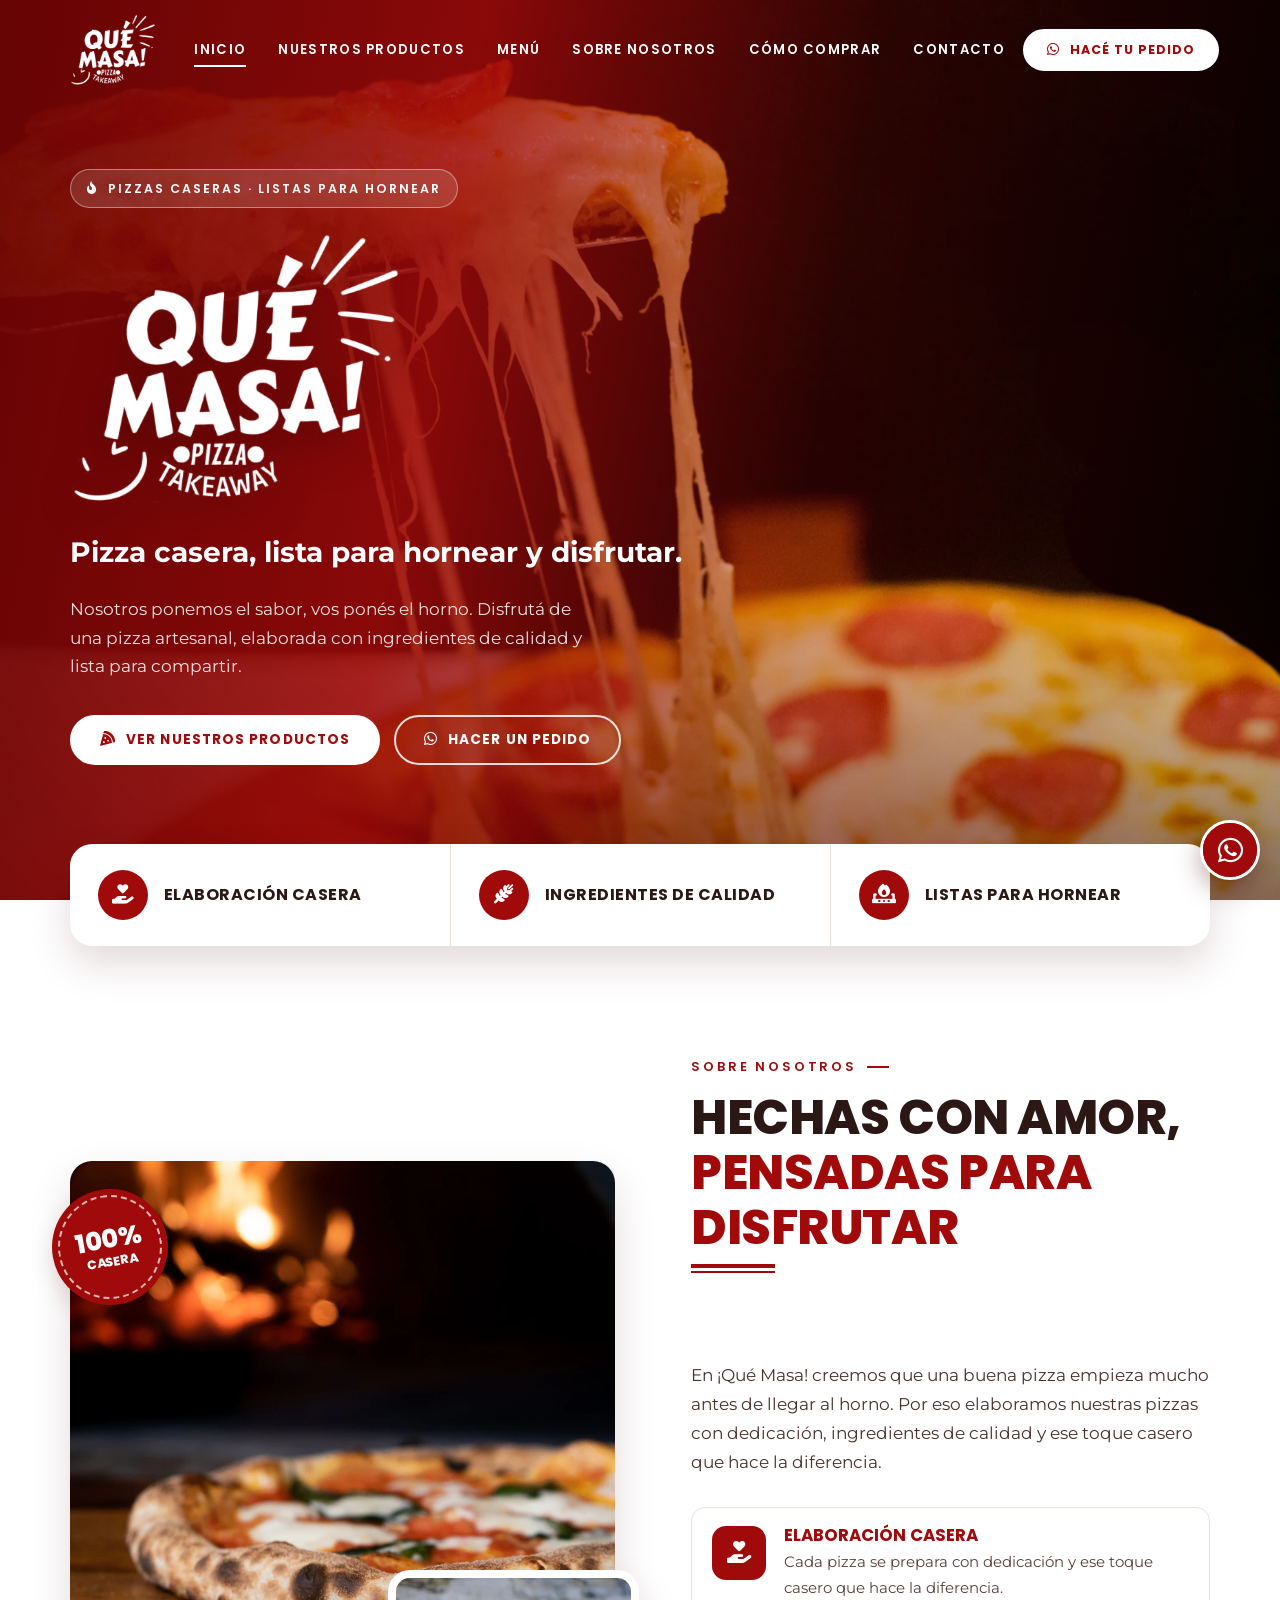
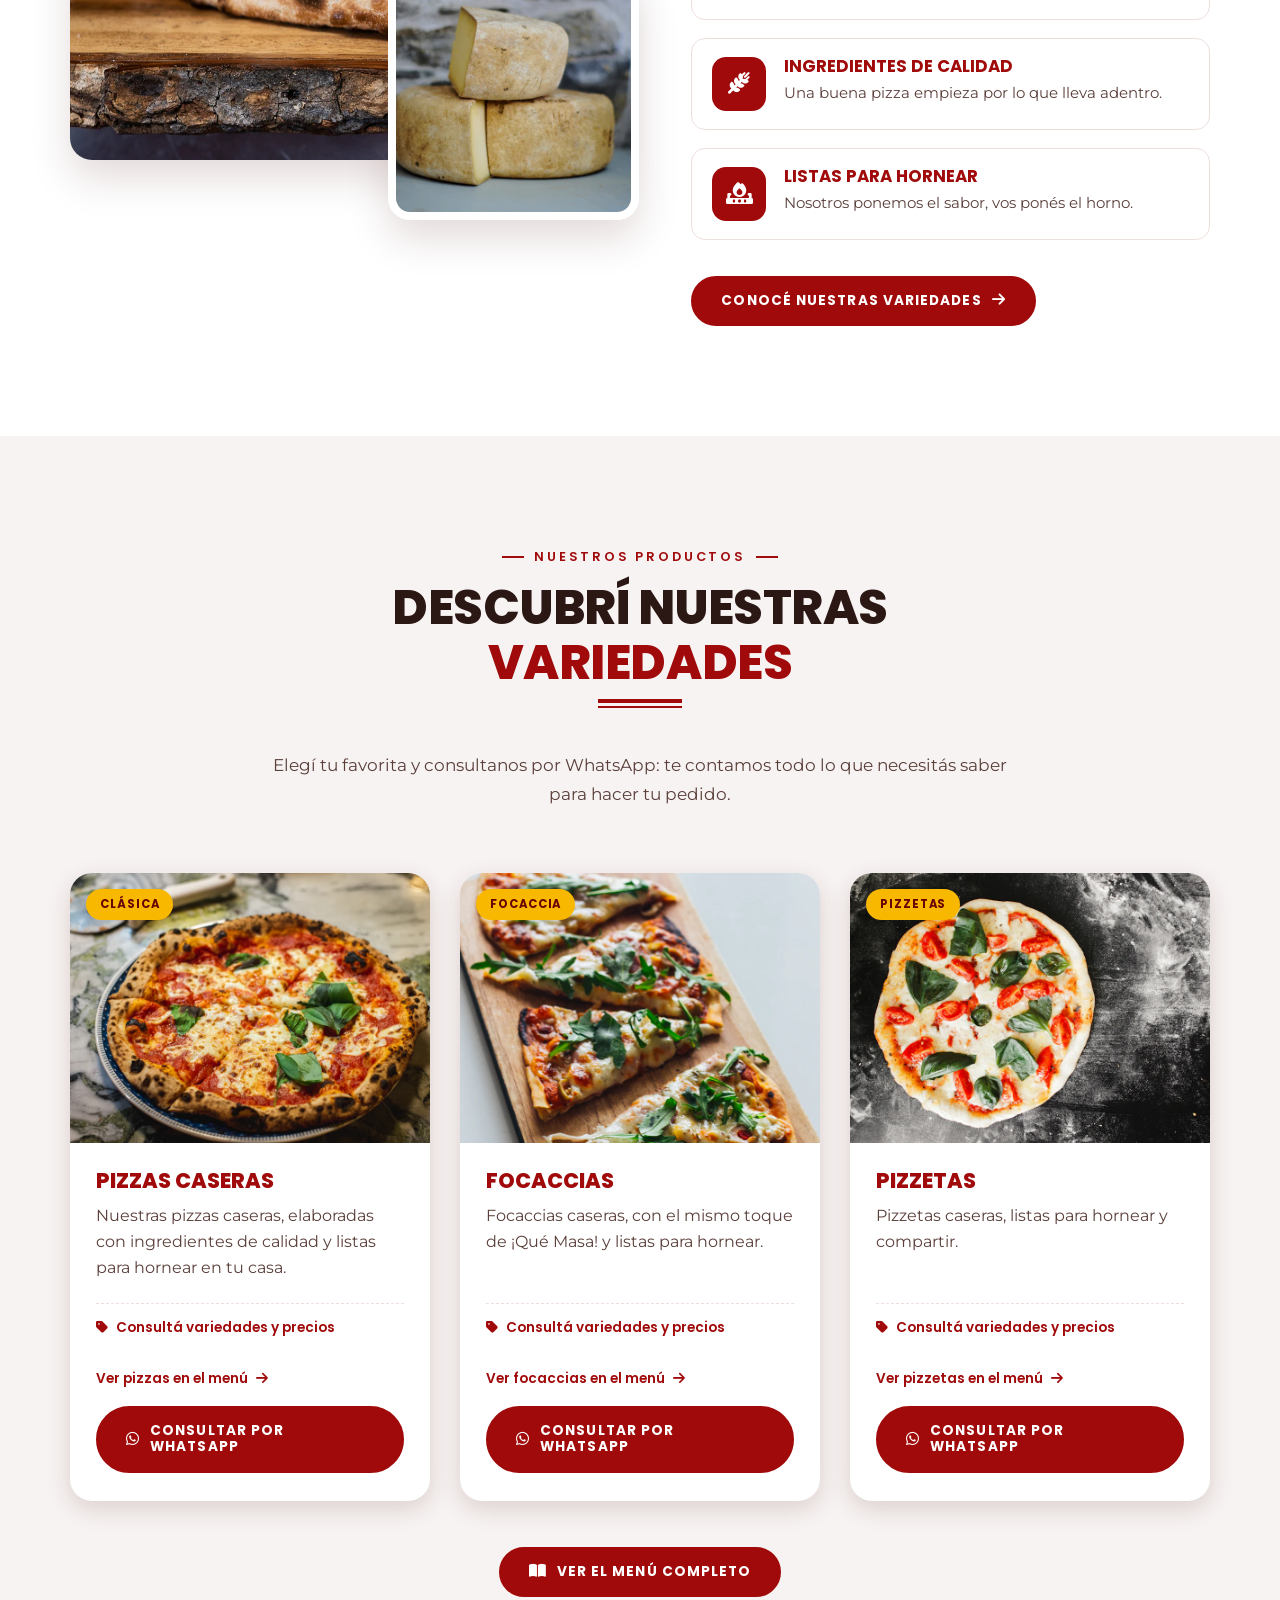
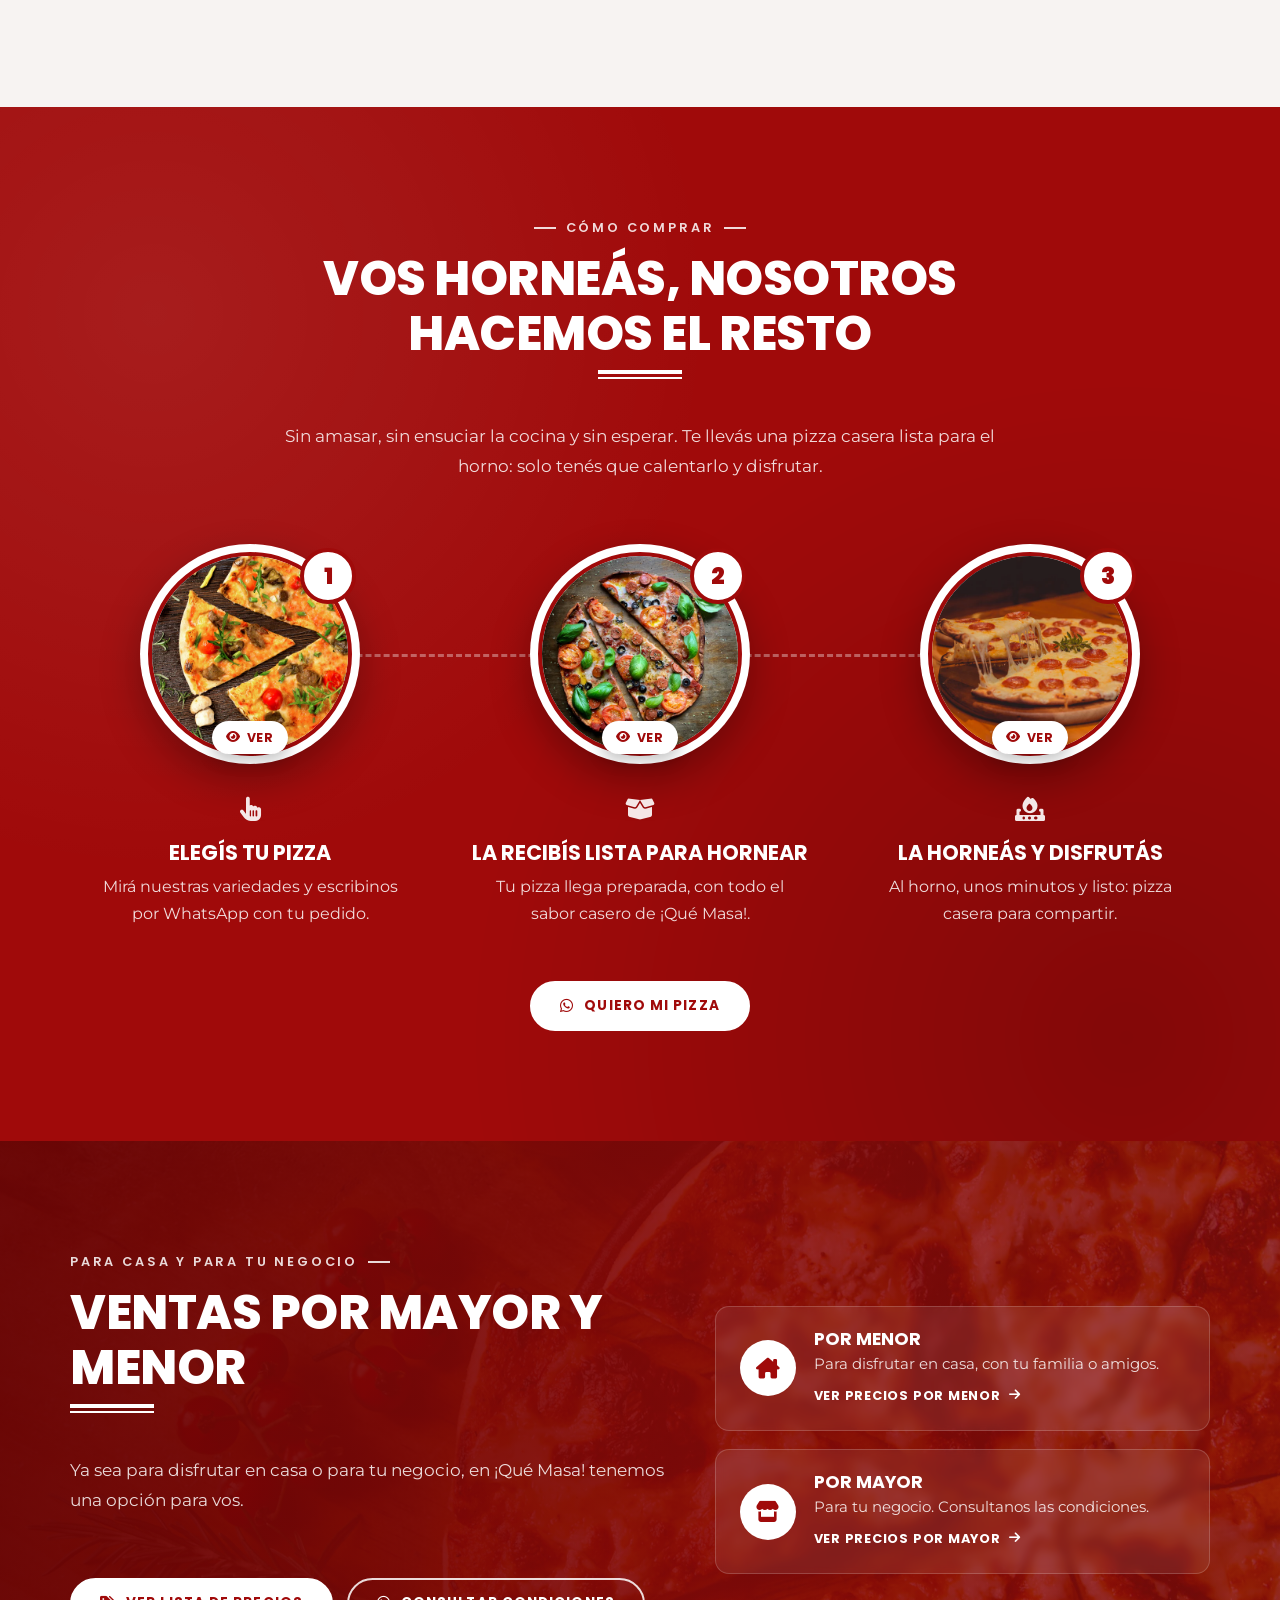
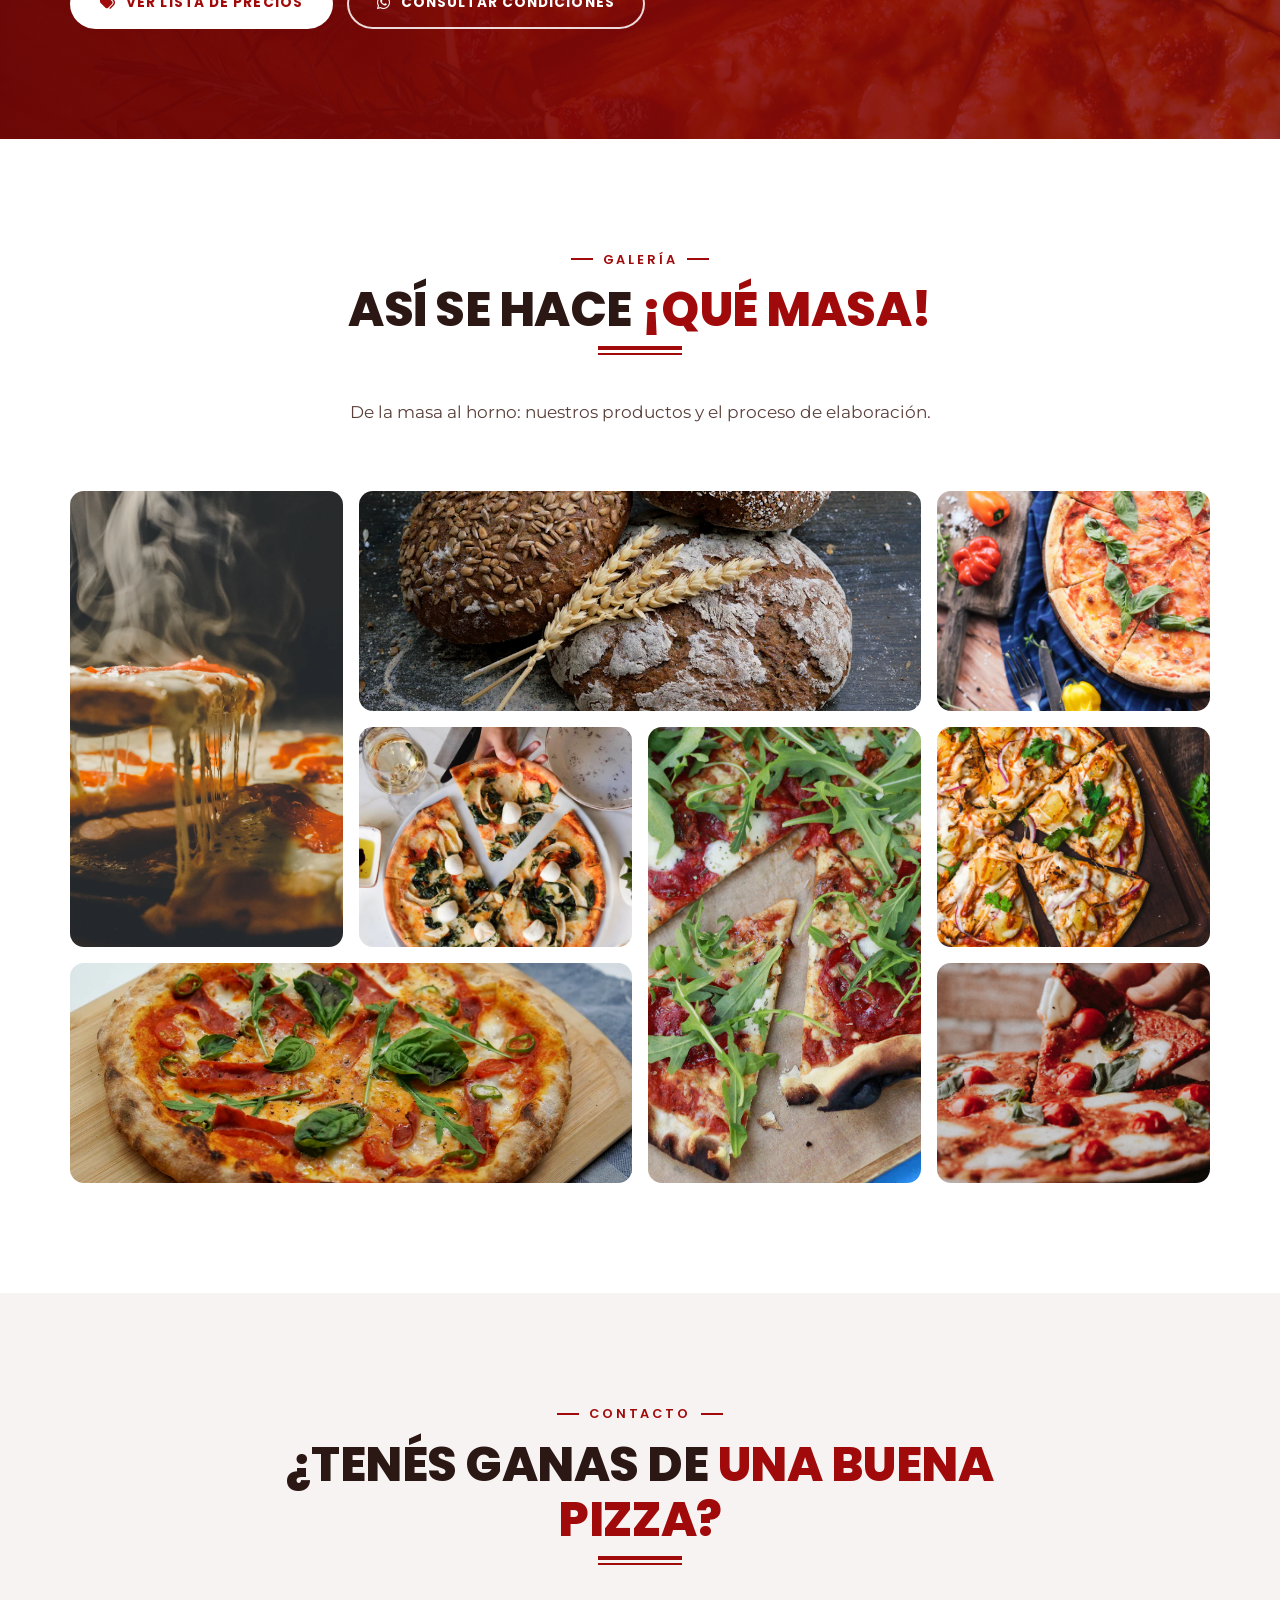
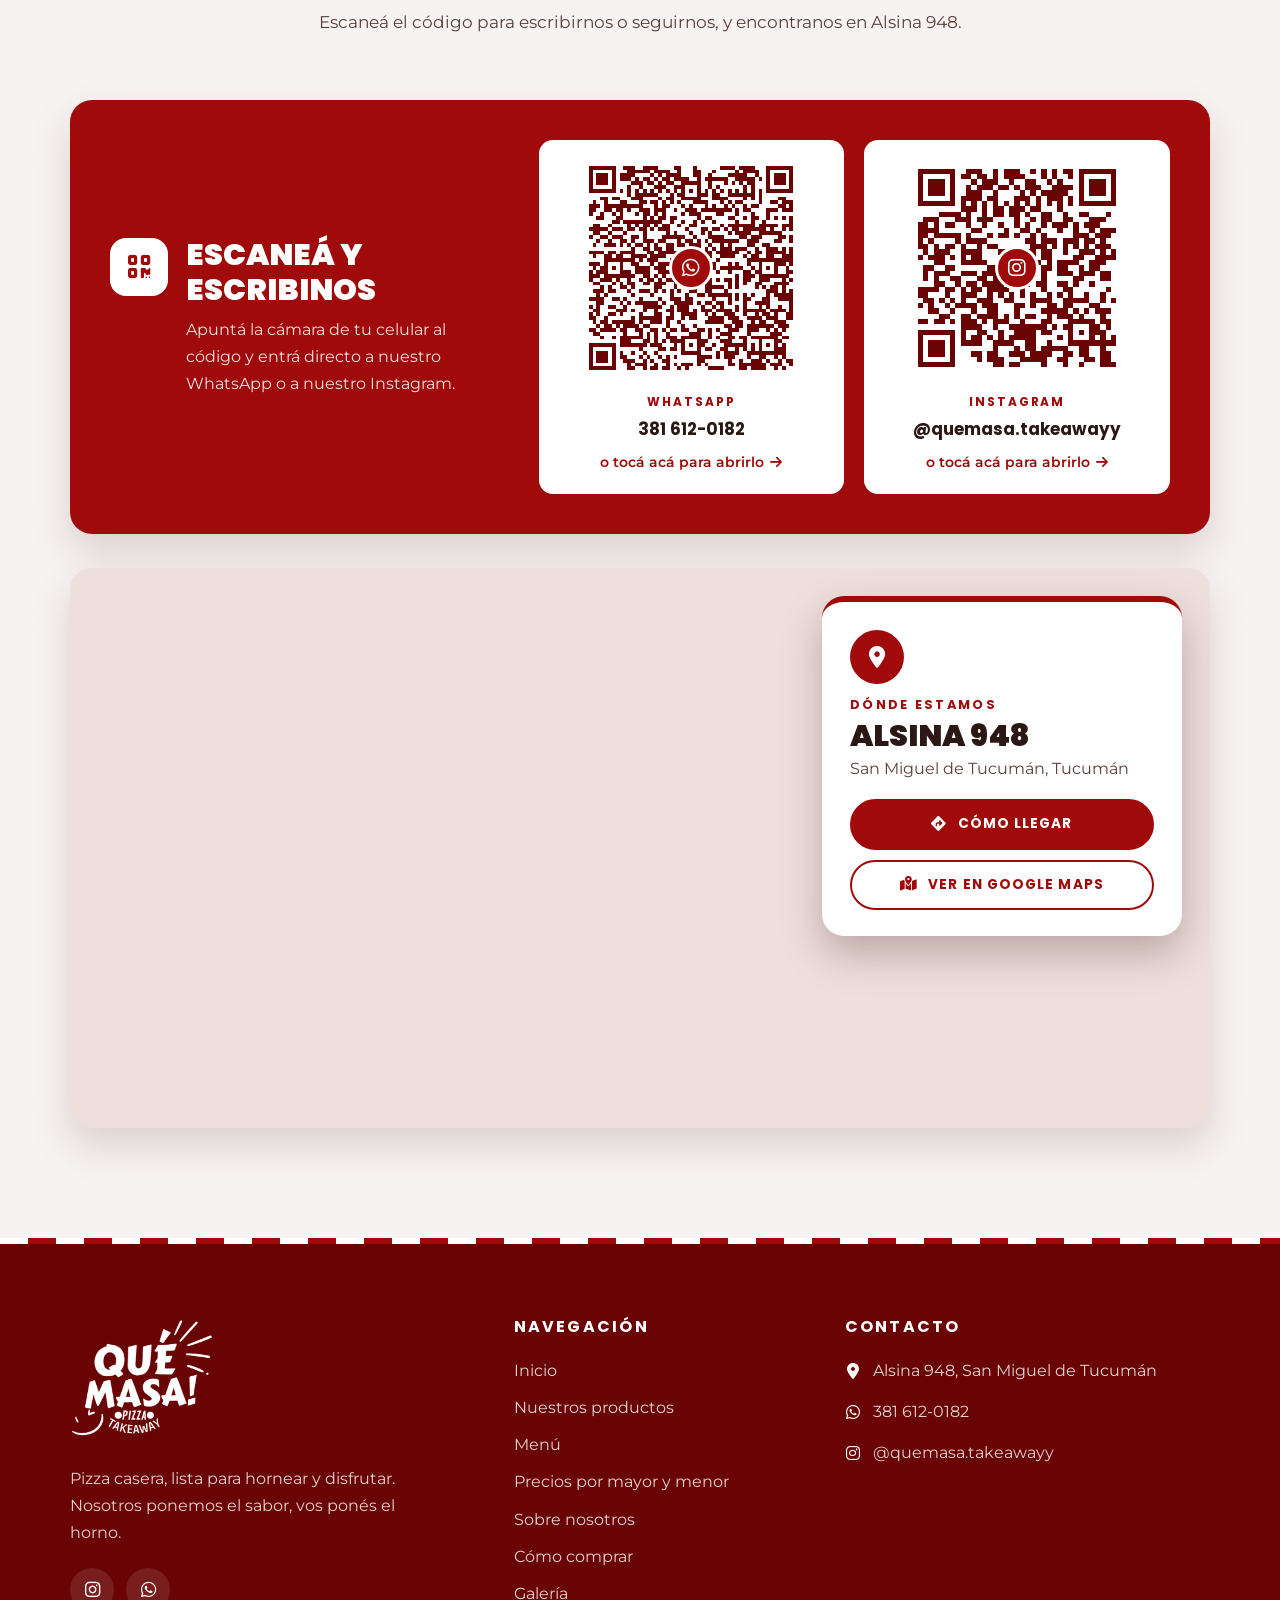
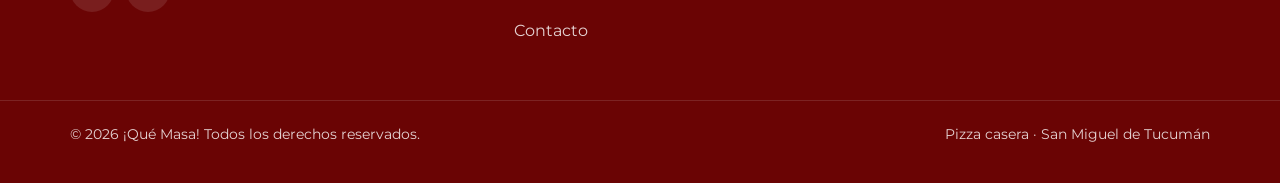
==== index.html @ 03699018 "Sitio web de ¡Qué Masa!: inicio, menú interactivo y lista de precios - index.html: presentación, pro" ====
<!DOCTYPE html>
<html lang="es-AR">
<head>
    <meta charset="UTF-8">
    <meta name="viewport" content="width=device-width, initial-scale=1">
    <title>¡Qué Masa! | Pizza casera lista para hornear — San Miguel de Tucumán</title>
    <meta name="description" content="¡Qué Masa! — Pizzas caseras, focaccias y pizzetas listas para hornear. Ventas por mayor y menor en San Miguel de Tucumán. Pedí por WhatsApp.">
    <meta name="theme-color" content="#6A0404">

    <!-- Open Graph -->
    <meta property="og:type" content="website">
    <meta property="og:title" content="¡Qué Masa! | Pizza casera lista para hornear">
    <meta property="og:description" content="Nosotros ponemos el sabor, vos ponés el horno. Pedí por WhatsApp.">
    <meta property="og:image" content="assets/img/hero-pizza.webp">
    <meta property="og:locale" content="es_AR">

    <link rel="icon" type="image/png" href="assets/img/favicon.png">
    <link rel="apple-touch-icon" href="assets/img/favicon.png">

    <!-- Google Fonts (como en Dina) -->
    <link rel="preconnect" href="https://fonts.googleapis.com">
    <link rel="preconnect" href="https://fonts.gstatic.com" crossorigin>
    <link href="https://fonts.googleapis.com/css2?family=Montserrat:wght@400;500;600;700&family=Poppins:wght@500;600;700;800;900&display=swap" rel="stylesheet">

    <!-- Font Awesome (como en Dina) -->
    <link rel="stylesheet" href="https://cdnjs.cloudflare.com/ajax/libs/font-awesome/6.5.2/css/all.min.css" crossorigin="anonymous" referrerpolicy="no-referrer">

    <link rel="preload" as="image" href="assets/img/hero-pizza.webp" fetchpriority="high">
    <link rel="stylesheet" href="css/style.css">
</head>
<body>
    <a class="saltar-contenido" href="#contenido">Saltar al contenido</a>

    <!-- ==================== HEADER ==================== -->
    <header class="header" id="header">
        <nav class="nav contenedor" aria-label="Navegación principal">
            <a href="#inicio" class="marca" aria-label="¡Qué Masa! — Ir al inicio">
                <img class="marca__logo" src="assets/img/logo-quemasa-blanco.png" alt="¡Qué Masa! Pizza Takeaway" width="484" height="403">
            </a>

            <button class="nav__toggle" type="button" aria-controls="menu-principal" aria-expanded="false" aria-label="Abrir menú">
                <span></span>
            </button>

            <ul class="nav__menu" id="menu-principal">
                <li><a class="nav__link" href="#inicio">Inicio</a></li>
                <li><a class="nav__link" href="#productos">Nuestros productos</a></li>
                <li><a class="nav__link" href="menu.html">Menú</a></li>
                <li><a class="nav__link" href="#nosotros">Sobre nosotros</a></li>
                <li><a class="nav__link" href="#como-comprar">Cómo comprar</a></li>
                <li><a class="nav__link" href="#contacto">Contacto</a></li>
                <li>
                    <a class="btn btn--blanco nav__cta" href="https://wa.me/5493816120182" target="_blank" rel="noopener"
                       data-wa="¡Hola, Qué Masa! Quiero hacer un pedido.">
                        <i class="fa-brands fa-whatsapp" aria-hidden="true"></i> Hacé tu pedido
                    </a>
                </li>
            </ul>
            <div class="nav-overlay" aria-hidden="true"></div>
        </nav>
    </header>

    <main id="contenido">

        <!-- ==================== HERO ==================== -->
        <section class="hero" id="inicio" aria-labelledby="hero-titulo">
            <div class="hero__foto">
                <!-- Foto de ejemplo: reemplazar assets/img/hero-pizza.webp -->
                <img src="assets/img/hero-pizza.webp" alt="Porción de pizza recién horneada con queso derretido" fetchpriority="high" width="1600" height="1067">
            </div>

            <div class="contenedor">
                <div class="hero__contenido">
                    <span class="hero__etiqueta revelar"><i class="fa-solid fa-fire-flame-curved" aria-hidden="true"></i> Pizzas caseras · Listas para hornear</span>
                    <h1 class="hero__titulo revelar" id="hero-titulo" style="--retraso:.1s">
                        <img class="hero__logo" src="assets/img/logo-quemasa-blanco.png" alt="¡QUÉ MASA!" width="484" height="403">
                    </h1>
                    <p class="hero__subtitulo revelar" style="--retraso:.2s">Pizza casera, lista para hornear y disfrutar.</p>
                    <p class="hero__texto revelar" style="--retraso:.3s">Nosotros ponemos el sabor, vos ponés el horno. Disfrutá de una pizza artesanal, elaborada con ingredientes de calidad y lista para compartir.</p>
                    <div class="hero__acciones revelar" style="--retraso:.4s">
                        <a class="btn btn--blanco" href="#productos">
                            <i class="fa-solid fa-pizza-slice" aria-hidden="true"></i> Ver nuestros productos
                        </a>
                        <a class="btn btn--contorno" href="https://wa.me/5493816120182" target="_blank" rel="noopener"
                           data-wa="¡Hola, Qué Masa! Quiero hacer un pedido de pizzas.">
                            <i class="fa-brands fa-whatsapp" aria-hidden="true"></i> Hacer un pedido
                        </a>
                    </div>
                </div>
            </div>
        </section>

        <!-- ==================== FRANJA DE BENEFICIOS ==================== -->
        <div class="franja">
            <div class="contenedor">
                <ul class="franja__lista revelar">
                    <li class="franja__item"><i class="fa-solid fa-hand-holding-heart" aria-hidden="true"></i> Elaboración casera</li>
                    <li class="franja__item"><i class="fa-solid fa-wheat-awn" aria-hidden="true"></i> Ingredientes de calidad</li>
                    <li class="franja__item"><i class="fa-solid fa-fire-burner" aria-hidden="true"></i> Listas para hornear</li>
                </ul>
            </div>
        </div>

        <!-- ==================== SOBRE NOSOTROS ==================== -->
        <section class="seccion nosotros" id="nosotros" aria-labelledby="nosotros-titulo">
            <div class="contenedor nosotros__grid">
                <div class="nosotros__fotos revelar">
                    <div class="nosotros__foto-principal">
                        <img src="assets/img/nosotros-horno.webp" alt="Pizza casera saliendo del horno" loading="lazy" width="900" height="990">
                    </div>
                    <div class="nosotros__foto-secundaria">
                        <img src="assets/img/nosotros-ingredientes.webp" alt="Ingredientes seleccionados" loading="lazy" width="500" height="500">
                    </div>
                    <div class="nosotros__sello" aria-hidden="true"><div><span>100%</span>casera</div></div>
                </div>

                <div class="nosotros__contenido">
                    <div class="titulo-seccion titulo-seccion--izq revelar">
                        <span class="kicker">Sobre nosotros</span>
                        <h2 class="titulo" id="nosotros-titulo">Hechas con amor, <span class="destacado">pensadas para disfrutar</span></h2>
                    </div>
                    <p class="nosotros__texto revelar">En ¡Qué Masa! creemos que una buena pizza empieza mucho antes de llegar al horno. Por eso elaboramos nuestras pizzas con dedicación, ingredientes de calidad y ese toque casero que hace la diferencia.</p>

                    <ul class="caracteristicas">
                        <li class="caracteristica revelar">
                            <span class="caracteristica__icono"><i class="fa-solid fa-hand-holding-heart" aria-hidden="true"></i></span>
                            <div>
                                <h3>Elaboración casera</h3>
                                <p>Cada pizza se prepara con dedicación y ese toque casero que hace la diferencia.</p>
                            </div>
                        </li>
                        <li class="caracteristica revelar" style="--retraso:.1s">
                            <span class="caracteristica__icono"><i class="fa-solid fa-wheat-awn" aria-hidden="true"></i></span>
                            <div>
                                <h3>Ingredientes de calidad</h3>
                                <p>Una buena pizza empieza por lo que lleva adentro.</p>
                            </div>
                        </li>
                        <li class="caracteristica revelar" style="--retraso:.2s">
                            <span class="caracteristica__icono"><i class="fa-solid fa-fire-burner" aria-hidden="true"></i></span>
                            <div>
                                <h3>Listas para hornear</h3>
                                <p>Nosotros ponemos el sabor, vos ponés el horno.</p>
                            </div>
                        </li>
                    </ul>

                    <a class="btn btn--rojo revelar" href="#productos">Conocé nuestras variedades <i class="fa-solid fa-arrow-right" aria-hidden="true"></i></a>
                </div>
            </div>
        </section>

        <!-- ==================== PRODUCTOS ==================== -->
        <section class="seccion productos" id="productos" aria-labelledby="productos-titulo">
            <div class="contenedor">
                <div class="titulo-seccion revelar">
                    <span class="kicker">Nuestros productos</span>
                    <h2 class="titulo" id="productos-titulo">Descubrí nuestras <span class="destacado">variedades</span></h2>
                    <p class="bajada">Elegí tu favorita y consultanos por WhatsApp: te contamos todo lo que necesitás saber para hacer tu pedido.</p>
                </div>

                <div class="productos__grid">
                    <!--
                        PLANTILLA DE TARJETA DE PRODUCTO
                        Para agregar un producto nuevo, copiá un <article class="producto"> completo.
                        Para cargar variedades y precios, completá la lista .producto__variedades así:
                        <li class="variedad">
                            <span class="variedad__nombre">Nombre de la variedad</span>
                            <span class="variedad__puntos" aria-hidden="true"></span>
                            <span class="variedad__precio">$0000</span>
                        </li>
                        Mientras la lista esté vacía, no se muestra.
                    -->
                    <article class="producto revelar">
                        <div class="producto__media">
                            <img src="assets/img/producto-pizza-casera.webp" alt="Pizza casera lista para hornear" loading="lazy" width="800" height="600">
                            <span class="producto__etiqueta">Clásica</span>
                        </div>
                        <div class="producto__cuerpo">
                            <h3 class="producto__nombre">Pizzas caseras</h3>
                            <p class="producto__descripcion">Nuestras pizzas caseras, elaboradas con ingredientes de calidad y listas para hornear en tu casa.</p>
                            <ul class="producto__variedades"></ul>
                            <p class="producto__precio"><i class="fa-solid fa-tag" aria-hidden="true"></i> Consultá variedades y precios</p>
                            <a class="producto__enlace" href="menu.html#pizzas">Ver pizzas en el menú <i class="fa-solid fa-arrow-right" aria-hidden="true"></i></a>
                            <a class="btn btn--whatsapp btn--bloque" href="https://wa.me/5493816120182" target="_blank" rel="noopener"
                               data-wa="¡Hola, Qué Masa! Quiero consultar por las pizzas caseras listas para hornear.">
                                <i class="fa-brands fa-whatsapp" aria-hidden="true"></i> Consultar por WhatsApp
                            </a>
                        </div>
                    </article>

                    <article class="producto revelar" style="--retraso:.1s">
                        <div class="producto__media">
                            <img src="assets/img/producto-focaccia.webp" alt="Focaccia casera lista para hornear" loading="lazy" width="800" height="600">
                            <span class="producto__etiqueta">Focaccia</span>
                        </div>
                        <div class="producto__cuerpo">
                            <h3 class="producto__nombre">Focaccias</h3>
                            <p class="producto__descripcion">Focaccias caseras, con el mismo toque de ¡Qué Masa! y listas para hornear.</p>
                            <ul class="producto__variedades"></ul>
                            <p class="producto__precio"><i class="fa-solid fa-tag" aria-hidden="true"></i> Consultá variedades y precios</p>
                            
                            <a class="producto__enlace" href="menu.html#focaccias">Ver focaccias en el menú <i class="fa-solid fa-arrow-right" aria-hidden="true"></i></a>
                            <a class="btn btn--whatsapp btn--bloque" href="https://wa.me/5493816120182" target="_blank" rel="noopener"
                               data-wa="¡Hola, Qué Masa! Quiero consultar por las focaccias.">
                                <i class="fa-brands fa-whatsapp" aria-hidden="true"></i> Consultar por WhatsApp
                            </a>
                        </div>
                    </article>

                    <article class="producto revelar" style="--retraso:.2s">
                        <div class="producto__media">
                            <img src="assets/img/producto-pizzeta.webp" alt="Pizzeta casera lista para hornear" loading="lazy" width="800" height="600">
                            <span class="producto__etiqueta">Pizzetas</span>
                        </div>
                        <div class="producto__cuerpo">
                            <h3 class="producto__nombre">Pizzetas</h3>
                            <p class="producto__descripcion">Pizzetas caseras, listas para hornear y compartir.</p>
                            <ul class="producto__variedades"></ul>
                            <p class="producto__precio"><i class="fa-solid fa-tag" aria-hidden="true"></i> Consultá variedades y precios</p>
                            
                            <a class="producto__enlace" href="menu.html#pizzetas">Ver pizzetas en el menú <i class="fa-solid fa-arrow-right" aria-hidden="true"></i></a>
                            <a class="btn btn--whatsapp btn--bloque" href="https://wa.me/5493816120182" target="_blank" rel="noopener"
                               data-wa="¡Hola, Qué Masa! Quiero consultar por las pizzetas.">
                                <i class="fa-brands fa-whatsapp" aria-hidden="true"></i> Consultar por WhatsApp
                            </a>
                        </div>
                    </article>
                </div>

                <div class="productos__cta revelar">
                    <a class="btn btn--rojo" href="menu.html">
                        <i class="fa-solid fa-book-open" aria-hidden="true"></i> Ver el menú completo
                    </a>
                </div>
            </div>
        </section>

        <!-- ==================== CÓMO COMPRAR ==================== -->
        <section class="seccion pasos-seccion en-oscuro" id="como-comprar" aria-labelledby="pasos-titulo">
            <div class="contenedor">
                <div class="titulo-seccion revelar">
                    <span class="kicker">Cómo comprar</span>
                    <h2 class="titulo" id="pasos-titulo">Vos horneás, <span class="destacado">nosotros hacemos el resto</span></h2>
                    <p class="bajada">Sin amasar, sin ensuciar la cocina y sin esperar. Te llevás una pizza casera lista para el horno: solo tenés que calentarlo y disfrutar.</p>
                </div>

                <ol class="pasos">
                    <li class="paso revelar">
                        <button class="paso__media" type="button" data-paso="0" data-titulo="Elegís tu pizza" data-detalle="Mirá nuestras pizzas caseras, pizzetas y focaccias, elegí tu favorita y escribinos por WhatsApp con tu pedido." aria-label="Ver paso 1: Elegís tu pizza">
                            <img src="assets/img/paso-1-elegis.webp" alt="Variedad de pizzas para elegir" loading="lazy" width="500" height="500">
                            <span class="paso__numero">1</span>
                            <span class="paso__ver"><i class="fa-solid fa-eye" aria-hidden="true"></i> Ver</span>
                        </button>
                        <div class="paso__icono"><i class="fa-solid fa-hand-pointer" aria-hidden="true"></i></div>
                        <h3>Elegís tu pizza</h3>
                        <p>Mirá nuestras variedades y escribinos por WhatsApp con tu pedido.</p>
                    </li>
                    <li class="paso revelar" style="--retraso:.15s">
                        <button class="paso__media" type="button" data-paso="1" data-titulo="La recibís lista para hornear" data-detalle="Tu pizza llega preparada, con todo el sabor casero de ¡Qué Masa!. Solo te queda llevarla al horno." aria-label="Ver paso 2: La recibís lista para hornear">
                            <img src="assets/img/paso-2-recibis.webp" alt="Pizza lista para hornear" loading="lazy" width="500" height="500">
                            <span class="paso__numero">2</span>
                            <span class="paso__ver"><i class="fa-solid fa-eye" aria-hidden="true"></i> Ver</span>
                        </button>
                        <div class="paso__icono"><i class="fa-solid fa-box-open" aria-hidden="true"></i></div>
                        <h3>La recibís lista para hornear</h3>
                        <p>Tu pizza llega preparada, con todo el sabor casero de ¡Qué Masa!.</p>
                    </li>
                    <li class="paso revelar" style="--retraso:.3s">
                        <button class="paso__media" type="button" data-paso="2" data-titulo="La horneás y disfrutás" data-detalle="Al horno, unos minutos y listo: pizza casera, recién hecha, para compartir." aria-label="Ver paso 3: La horneás y disfrutás">
                            <img src="assets/img/paso-3-horneas.webp" alt="Pizza horneada con queso derretido" loading="lazy" width="500" height="500">
                            <span class="paso__numero">3</span>
                            <span class="paso__ver"><i class="fa-solid fa-eye" aria-hidden="true"></i> Ver</span>
                        </button>
                        <div class="paso__icono"><i class="fa-solid fa-fire-burner" aria-hidden="true"></i></div>
                        <h3>La horneás y disfrutás</h3>
                        <p>Al horno, unos minutos y listo: pizza casera para compartir.</p>
                    </li>
                </ol>

                <div class="pasos-seccion__cta revelar">
                    <a class="btn btn--blanco" href="https://wa.me/5493816120182" target="_blank" rel="noopener"
                       data-wa="¡Hola, Qué Masa! Quiero elegir mi pizza y hacer un pedido.">
                        <i class="fa-brands fa-whatsapp" aria-hidden="true"></i> Quiero mi pizza
                    </a>
                </div>
            </div>
        </section>

        <!-- ==================== MAYORISTA / MINORISTA ==================== -->
        <section class="seccion banda en-oscuro" id="mayorista" aria-labelledby="mayorista-titulo">
            <div class="banda__fondo">
                <img src="assets/img/banda-mayorista.webp" alt="" loading="lazy" width="1600" height="800">
            </div>
            <div class="contenedor mayorista">
                <div class="revelar">
                    <div class="titulo-seccion titulo-seccion--izq">
                        <span class="kicker">Para casa y para tu negocio</span>
                        <h2 class="titulo" id="mayorista-titulo">Ventas por <span class="destacado">mayor y menor</span></h2>
                        <p class="bajada">Ya sea para disfrutar en casa o para tu negocio, en ¡Qué Masa! tenemos una opción para vos.</p>
                    </div>
                    <div class="acciones">
                        <a class="btn btn--blanco" href="precios.html">
                            <i class="fa-solid fa-tags" aria-hidden="true"></i> Ver lista de precios
                        </a>
                        <a class="btn btn--contorno" href="https://wa.me/5493816120182" target="_blank" rel="noopener"
                           data-wa="¡Hola, Qué Masa! Quiero consultar las condiciones de compra por mayor y menor.">
                            <i class="fa-brands fa-whatsapp" aria-hidden="true"></i> Consultar condiciones
                        </a>
                    </div>
                </div>

                <ul class="mayorista__opciones">
                    <li class="revelar">
                        <a class="opcion" href="precios.html#menor">
                            <i class="fa-solid fa-house-chimney" aria-hidden="true"></i>
                            <div>
                                <h3>Por menor</h3>
                                <p>Para disfrutar en casa, con tu familia o amigos.</p>
                                <span class="opcion__ver">Ver precios por menor <i class="fa-solid fa-arrow-right" aria-hidden="true"></i></span>
                            </div>
                        </a>
                    </li>
                    <li class="revelar" style="--retraso:.15s">
                        <a class="opcion" href="precios.html#mayor">
                            <i class="fa-solid fa-store" aria-hidden="true"></i>
                            <div>
                                <h3>Por mayor</h3>
                                <p>Para tu negocio. Consultanos las condiciones.</p>
                                <span class="opcion__ver">Ver precios por mayor <i class="fa-solid fa-arrow-right" aria-hidden="true"></i></span>
                            </div>
                        </a>
                    </li>
                </ul>
            </div>
        </section>

        <!-- ==================== GALERÍA ==================== -->
        <section class="seccion galeria" id="galeria" aria-labelledby="galeria-titulo">
            <div class="contenedor">
                <div class="titulo-seccion revelar">
                    <span class="kicker">Galería</span>
                    <h2 class="titulo" id="galeria-titulo">Así se hace <span class="destacado">¡Qué Masa!</span></h2>
                    <p class="bajada">De la masa al horno: nuestros productos y el proceso de elaboración.</p>
                </div>

                <!-- Fotos de ejemplo: reemplazar los archivos assets/img/galeria-*.webp por fotos propias -->
                <div class="galeria__grid">
                    <button class="galeria__item galeria__item--alto revelar" type="button" data-leyenda="Pizzas terminadas">
                        <img src="assets/img/galeria-1-terminada.webp" alt="Pizza terminada con queso derretido" loading="lazy" width="900" height="1200">
                        <span class="galeria__leyenda"><i class="fa-solid fa-magnifying-glass-plus" aria-hidden="true"></i> Pizzas terminadas</span>
                    </button>
                    <button class="galeria__item galeria__item--ancho revelar" type="button" data-leyenda="Preparación de las masas">
                        <img src="assets/img/galeria-2-masas.webp" alt="Preparación de las masas" loading="lazy" width="900" height="600">
                        <span class="galeria__leyenda"><i class="fa-solid fa-magnifying-glass-plus" aria-hidden="true"></i> Preparación de las masas</span>
                    </button>
                    <button class="galeria__item revelar" type="button" data-leyenda="Ingredientes">
                        <img src="assets/img/galeria-3-ingredientes.webp" alt="Ingredientes" loading="lazy" width="700" height="500">
                        <span class="galeria__leyenda"><i class="fa-solid fa-magnifying-glass-plus" aria-hidden="true"></i> Ingredientes</span>
                    </button>
                    <button class="galeria__item revelar" type="button" data-leyenda="Listas para hornear">
                        <img src="assets/img/galeria-4-lista-para-hornear.webp" alt="Pizzas listas para hornear" loading="lazy" width="700" height="500">
                        <span class="galeria__leyenda"><i class="fa-solid fa-magnifying-glass-plus" aria-hidden="true"></i> Listas para hornear</span>
                    </button>
                    <button class="galeria__item galeria__item--alto revelar" type="button" data-leyenda="Presentación de los productos">
                        <img src="assets/img/galeria-5-presentacion.webp" alt="Presentación de los productos" loading="lazy" width="900" height="1200">
                        <span class="galeria__leyenda"><i class="fa-solid fa-magnifying-glass-plus" aria-hidden="true"></i> Presentación</span>
                    </button>
                    <button class="galeria__item revelar" type="button" data-leyenda="Pizzas terminadas">
                        <img src="assets/img/galeria-6-terminada.webp" alt="Pizza terminada" loading="lazy" width="700" height="500">
                        <span class="galeria__leyenda"><i class="fa-solid fa-magnifying-glass-plus" aria-hidden="true"></i> Pizzas terminadas</span>
                    </button>
                    <button class="galeria__item galeria__item--ancho revelar" type="button" data-leyenda="Presentación de los productos">
                        <img src="assets/img/galeria-7-presentacion.webp" alt="Presentación de una pizza" loading="lazy" width="900" height="600">
                        <span class="galeria__leyenda"><i class="fa-solid fa-magnifying-glass-plus" aria-hidden="true"></i> Presentación</span>
                    </button>
                    <button class="galeria__item revelar" type="button" data-leyenda="Pizzas terminadas">
                        <img src="assets/img/galeria-8-terminada.webp" alt="Porciones de pizza" loading="lazy" width="700" height="500">
                        <span class="galeria__leyenda"><i class="fa-solid fa-magnifying-glass-plus" aria-hidden="true"></i> Pizzas terminadas</span>
                    </button>
                </div>
            </div>
        </section>

        <!-- ==================== CONTACTO ==================== -->
        <section class="seccion contacto" id="contacto" aria-labelledby="contacto-titulo">
            <div class="contenedor">
                <div class="titulo-seccion revelar">
                    <span class="kicker">Contacto</span>
                    <h2 class="titulo" id="contacto-titulo">¿Tenés ganas de <span class="destacado">una buena pizza?</span></h2>
                    <p class="bajada">Escaneá el código para escribirnos o seguirnos, y encontranos en Alsina 948.</p>
                </div>

                <!-- Códigos QR (imágenes fijas en assets/img/qr-*.svg) -->
                <div class="qr-bloque">
                    <div class="qr-bloque__intro revelar">
                        <span class="qr-bloque__icono"><i class="fa-solid fa-qrcode" aria-hidden="true"></i></span>
                        <div>
                            <h3 class="qr-bloque__titulo">Escaneá y escribinos</h3>
                            <p class="qr-bloque__texto">Apuntá la cámara de tu celular al código y entrá directo a nuestro WhatsApp o a nuestro Instagram.</p>
                        </div>
                    </div>

                    <div class="qr-tarjetas">
                        <figure class="qr-tarjeta revelar">
                            <div class="qr-tarjeta__codigo">
                                <img src="assets/img/qr-whatsapp.svg" alt="Código QR para escribir a ¡Qué Masa! por WhatsApp al 381 612-0182" width="220" height="220" loading="lazy">
                                <span class="qr-tarjeta__sello" aria-hidden="true"><i class="fa-brands fa-whatsapp"></i></span>
                            </div>
                            <figcaption>
                                <span class="qr-tarjeta__red">WhatsApp</span>
                                <span class="qr-tarjeta__dato">381 612-0182</span>
                                <a class="qr-tarjeta__enlace" href="https://wa.me/5493816120182" target="_blank" rel="noopener"
                                   data-wa="¡Hola, Qué Masa! Quiero hacer un pedido.">o tocá acá para abrirlo <i class="fa-solid fa-arrow-right" aria-hidden="true"></i></a>
                            </figcaption>
                        </figure>

                        <figure class="qr-tarjeta revelar" style="--retraso:.12s">
                            <div class="qr-tarjeta__codigo">
                                <img src="assets/img/qr-instagram.svg" alt="Código QR para visitar el Instagram de ¡Qué Masa! (@quemasa.takeawayy)" width="220" height="220" loading="lazy">
                                <span class="qr-tarjeta__sello" aria-hidden="true"><i class="fa-brands fa-instagram"></i></span>
                            </div>
                            <figcaption>
                                <span class="qr-tarjeta__red">Instagram</span>
                                <span class="qr-tarjeta__dato">@quemasa.takeawayy</span>
                                <a class="qr-tarjeta__enlace" href="https://www.instagram.com/quemasa.takeawayy/" target="_blank" rel="noopener">o tocá acá para abrirlo <i class="fa-solid fa-arrow-right" aria-hidden="true"></i></a>
                            </figcaption>
                        </figure>
                    </div>
                </div>

                <!-- Ubicación: mapa grande con la dirección -->
                <div class="ubicacion revelar">
                    <div class="ubicacion__mapa">
                        <iframe title="Ubicación de ¡Qué Masa! en Google Maps — Alsina 948, San Miguel de Tucumán"
                                src="https://maps.google.com/maps?q=Alsina%20948%2C%20San%20Miguel%20de%20Tucum%C3%A1n%2C%20Argentina&amp;z=16&amp;output=embed"
                                loading="lazy" referrerpolicy="no-referrer-when-downgrade" allowfullscreen></iframe>
                    </div>

                    <div class="ubicacion__info">
                        <span class="ubicacion__icono"><i class="fa-solid fa-location-dot" aria-hidden="true"></i></span>
                        <h3 class="ubicacion__titulo">Dónde estamos</h3>
                        <address class="ubicacion__direccion">
                            <strong>Alsina 948</strong>
                            San Miguel de Tucumán, Tucumán
                        </address>
                        <div class="ubicacion__acciones">
                            <a class="btn btn--rojo" href="https://www.google.com/maps/dir/?api=1&amp;destination=Alsina%20948%2C%20San%20Miguel%20de%20Tucum%C3%A1n%2C%20Tucum%C3%A1n%2C%20Argentina" target="_blank" rel="noopener">
                                <i class="fa-solid fa-diamond-turn-right" aria-hidden="true"></i> Cómo llegar
                            </a>
                            <a class="btn btn--contorno-rojo" href="https://www.google.com/maps/search/?api=1&amp;query=Alsina%20948%2C%20San%20Miguel%20de%20Tucum%C3%A1n%2C%20Tucum%C3%A1n%2C%20Argentina" target="_blank" rel="noopener">
                                <i class="fa-solid fa-map-location-dot" aria-hidden="true"></i> Ver en Google Maps
                            </a>
                        </div>
                    </div>
                </div>
            </div>
        </section>
    </main>

    <!-- ==================== FOOTER ==================== -->
    <footer class="footer">
        <div class="contenedor footer__grid">
            <div class="footer__marca">
                <a href="#inicio" class="marca" aria-label="¡Qué Masa! — Volver al inicio">
                    <img class="marca__logo" src="assets/img/logo-quemasa-blanco.png" alt="¡Qué Masa! Pizza Takeaway" width="484" height="403" loading="lazy">
                </a>
                <p class="footer__descripcion">Pizza casera, lista para hornear y disfrutar. Nosotros ponemos el sabor, vos ponés el horno.</p>
                <div class="redes">
                    <a href="https://www.instagram.com/quemasa.takeawayy/" target="_blank" rel="noopener" aria-label="Instagram de ¡Qué Masa!"><i class="fa-brands fa-instagram" aria-hidden="true"></i></a>
                    <a href="https://wa.me/5493816120182" target="_blank" rel="noopener" aria-label="WhatsApp de ¡Qué Masa!" data-wa="¡Hola, Qué Masa! Tengo una consulta."><i class="fa-brands fa-whatsapp" aria-hidden="true"></i></a>
                </div>
            </div>

            <nav aria-label="Navegación del pie de página">
                <h3>Navegación</h3>
                <ul class="footer__links">
                    <li><a href="#inicio">Inicio</a></li>
                    <li><a href="#productos">Nuestros productos</a></li>
                    <li><a href="menu.html">Menú</a></li>
                    <li><a href="precios.html">Precios por mayor y menor</a></li>
                    <li><a href="#nosotros">Sobre nosotros</a></li>
                    <li><a href="#como-comprar">Cómo comprar</a></li>
                    <li><a href="#galeria">Galería</a></li>
                    <li><a href="#contacto">Contacto</a></li>
                </ul>
            </nav>

            <div>
                <h3>Contacto</h3>
                <ul class="footer__contacto">
                    <li><i class="fa-solid fa-location-dot" aria-hidden="true"></i>
                        <a href="https://www.google.com/maps/search/?api=1&amp;query=Alsina%20948%2C%20San%20Miguel%20de%20Tucum%C3%A1n%2C%20Tucum%C3%A1n%2C%20Argentina" target="_blank" rel="noopener">Alsina 948, San Miguel de Tucumán</a></li>
                    <li><i class="fa-brands fa-whatsapp" aria-hidden="true"></i>
                        <a href="https://wa.me/5493816120182" target="_blank" rel="noopener" data-wa="¡Hola, Qué Masa! Tengo una consulta.">381 612-0182</a></li>
                    <li><i class="fa-brands fa-instagram" aria-hidden="true"></i>
                        <a href="https://www.instagram.com/quemasa.takeawayy/" target="_blank" rel="noopener">@quemasa.takeawayy</a></li>
                </ul>
            </div>
        </div>

        <div class="footer__base">
            <div class="contenedor">
                <p>© <span id="anio">2026</span> ¡Qué Masa! Todos los derechos reservados.</p>
                <p>Pizza casera · San Miguel de Tucumán</p>
            </div>
        </div>
    </footer>

    <!-- WhatsApp flotante -->
    <a class="whatsapp-flotante" href="https://wa.me/5493816120182" target="_blank" rel="noopener"
       data-wa="¡Hola, Qué Masa! Quiero hacer un pedido." aria-label="Hacer un pedido por WhatsApp">
        <i class="fa-brands fa-whatsapp" aria-hidden="true"></i>
    </a>

    <!-- Ficha deslizable de "Cómo comprar" (se abre al tocar la foto de un paso) -->
    <div class="ficha" id="hoja-pasos" role="dialog" aria-modal="true" aria-labelledby="hoja-pasos-titulo" hidden>
        <div class="ficha__fondo" aria-hidden="true"></div>
        <section class="ficha__panel">
            <div class="ficha__agarre" aria-hidden="true"></div>
            <button class="ficha__cerrar" type="button" aria-label="Cerrar"><i class="fa-solid fa-xmark" aria-hidden="true"></i></button>

            <div class="ficha__media">
                <img id="hoja-pasos-img" alt="" width="500" height="500" draggable="false">
                <div class="historias" id="hoja-pasos-progreso" aria-hidden="true"></div>
                <span class="vitrina__etiqueta" id="hoja-pasos-numero"></span>
                <button class="ficha__zona ficha__zona--prev" type="button" aria-label="Paso anterior"></button>
                <button class="ficha__zona ficha__zona--next" type="button" aria-label="Paso siguiente"></button>
            </div>

            <div class="ficha__cuerpo">
                <span class="vitrina__categoria"><i class="fa-solid fa-pizza-slice" aria-hidden="true"></i> Cómo comprar</span>
                <h2 class="vitrina__nombre" id="hoja-pasos-titulo"></h2>
                <p class="vitrina__descripcion" id="hoja-pasos-texto"></p>

                <div class="ficha__acciones">
                    <a class="btn btn--whatsapp" href="https://wa.me/5493816120182" target="_blank" rel="noopener"
                       data-wa="¡Hola, Qué Masa! Quiero hacer un pedido.">
                        <i class="fa-brands fa-whatsapp" aria-hidden="true"></i> Hacer un pedido
                    </a>
                    <a class="btn btn--contorno-rojo" href="menu.html">
                        <i class="fa-solid fa-book-open" aria-hidden="true"></i> Ver el menú
                    </a>
                </div>
                <p class="ficha__ayuda">
                    <span id="hoja-pasos-contador"></span> ·
                    Tocá los costados de la foto para pasar de paso · Deslizá hacia abajo para cerrar
                </p>
            </div>
        </section>
    </div>

    <!-- Lightbox de la galería -->
    <div class="lightbox" id="lightbox" role="dialog" aria-modal="true" aria-label="Imagen ampliada" hidden>
        <button class="lightbox__btn lightbox__cerrar" type="button" aria-label="Cerrar"><i class="fa-solid fa-xmark" aria-hidden="true"></i></button>
        <button class="lightbox__btn lightbox__prev" type="button" aria-label="Imagen anterior"><i class="fa-solid fa-chevron-left" aria-hidden="true"></i></button>
        <figure class="lightbox__figura">
            <img class="lightbox__img" alt="">
            <figcaption class="lightbox__leyenda"></figcaption>
        </figure>
        <button class="lightbox__btn lightbox__next" type="button" aria-label="Imagen siguiente"><i class="fa-solid fa-chevron-right" aria-hidden="true"></i></button>
    </div>

    <script src="js/main.js" defer></script>
</body>
</html>
---- css/style.css ----
/* ==========================================================================
   ¡Qué Masa! — Hoja de estilos principal
   Estructura inspirada en la plantilla Dina (header centrado, títulos con
   "kicker" y subrayado doble, franjas con foto de fondo, tarjetas con overlay),
   reinterpretada con la identidad roja y blanca de la marca (amarillo solo como acento).
   ========================================================================== */

:root {
    /* Colores principales de marca */
    /* Basados en el rojo del logo (#B60A0A), un poco más oscuros */
    --rojo: #A00A0A;
    --rojo-oscuro: #860707;
    --rojo-profundo: #6A0404;
    --rojo-logo: #B60A0A;

    /* Colores secundarios */
    --amarillo: #F8B800;
    --amarillo-oscuro: #D99B00;
    --blanco: #FFFFFF;
    --gris-claro: #F7F3F2;
    --crema: #F5E8D8;

    /* Colores de interfaz */
    --texto-oscuro: #2B1714;
    --texto-claro: #FFFFFF;
    --fondo-claro: #FFFFFF;
    --borde: #EEDFDC;

    /* Estados */
    --hover: #B60A0A;
    --sombra: rgba(70, 4, 4, 0.15);

    /* Tipografía */
    --fuente-titulos: 'Poppins', sans-serif;
    --fuente-textos: 'Montserrat', sans-serif;

    /* Sistema (derivado de la marca) */
    --radio: 14px;
    --radio-lg: 22px;
    --contenedor: 1180px;
    --header-alto: 84px;
    --transicion: .35s cubic-bezier(.22, .61, .36, 1);
    --sombra-lg: 0 18px 40px var(--sombra);
}

/* --------------------------------------------------------------------------
   Base
   -------------------------------------------------------------------------- */
*,
*::before,
*::after { box-sizing: border-box; }

html { scroll-behavior: smooth; scroll-padding-top: 72px; }

body {
    margin: 0;
    font-family: var(--fuente-textos);
    font-size: 1rem;
    line-height: 1.7;
    color: var(--texto-oscuro);
    background: var(--fondo-claro);
    -webkit-font-smoothing: antialiased;
    overflow-x: hidden;
}

img { max-width: 100%; display: block; }

a { color: inherit; text-decoration: none; }

h1, h2, h3, h4 {
    font-family: var(--fuente-titulos);
    line-height: 1.15;
    margin: 0 0 .5em;
}

p { margin: 0 0 1em; }

ul, ol { margin: 0; padding: 0; list-style: none; }

:focus-visible {
    outline: 3px solid var(--amarillo);
    outline-offset: 3px;
}

.contenedor {
    width: 100%;
    max-width: var(--contenedor);
    margin: 0 auto;
    padding: 0 20px;
}

.seccion { padding: clamp(64px, 9vw, 110px) 0; }

.visualmente-oculto {
    position: absolute !important;
    width: 1px; height: 1px;
    overflow: hidden; clip: rect(0 0 0 0);
    white-space: nowrap;
}

.saltar-contenido {
    position: absolute; left: 12px; top: -60px; z-index: 200;
    background: var(--amarillo); color: var(--texto-oscuro);
    padding: 10px 16px; border-radius: 8px; font-weight: 700;
    transition: top var(--transicion);
}
.saltar-contenido:focus { top: 12px; }

/* --------------------------------------------------------------------------
   Títulos de sección (heredado de Dina: kicker + título + subrayado doble)
   -------------------------------------------------------------------------- */
.titulo-seccion {
    text-align: center;
    max-width: 760px;
    margin: 0 auto clamp(40px, 6vw, 64px);
}
.titulo-seccion--izq { text-align: left; margin-left: 0; }

.kicker {
    display: flex;
    justify-content: center;
    align-items: center;
    gap: 10px;
    font-family: var(--fuente-titulos);
    font-size: .8rem;
    font-weight: 600;
    letter-spacing: .22em;
    text-transform: uppercase;
    color: var(--rojo);
    margin-bottom: 12px;
}
.kicker::before,
.kicker::after {
    content: "";
    width: 22px; height: 2px;
    background: currentColor;
}
.titulo-seccion--izq .kicker { justify-content: flex-start; }
.titulo-seccion--izq .kicker::before { display: none; }

.titulo {
    font-size: clamp(1.9rem, 4.4vw, 3rem);
    font-weight: 800;
    text-transform: uppercase;
    letter-spacing: -.01em;
    color: var(--texto-oscuro);
    display: inline-block;
    position: relative;
    padding-bottom: 18px;
}
/* Subrayado doble característico de Dina, en rojo de marca */
.titulo::after {
    content: "";
    position: absolute;
    left: 50%; bottom: 0;
    transform: translateX(-50%);
    width: 84px; height: 9px;
    border-top: 4px solid var(--rojo);
    border-bottom: 2px solid var(--rojo);
}
.titulo-seccion--izq .titulo::after { left: 0; transform: none; }

.titulo .destacado { color: var(--rojo); }

.bajada {
    font-size: 1.08rem;
    color: #5a3f3a;
    margin-top: 18px;
}

/* Variante sobre fondo rojo / oscuro */
.en-oscuro .kicker { color: rgba(255, 255, 255, .85); }
.en-oscuro .titulo { color: var(--texto-claro); }
.en-oscuro .titulo .destacado { color: var(--texto-claro); }
.en-oscuro .titulo::after { border-color: var(--texto-claro); }
.en-oscuro .bajada { color: rgba(255, 255, 255, .85); }

/* --------------------------------------------------------------------------
   Botones
   -------------------------------------------------------------------------- */
.btn {
    --btn-bg: var(--rojo);
    --btn-color: var(--texto-claro);
    --btn-borde: var(--rojo);
    display: inline-flex;
    align-items: center;
    justify-content: center;
    gap: 10px;
    padding: 15px 28px;
    border: 2px solid var(--btn-borde);
    border-radius: 999px;
    background: var(--btn-bg);
    color: var(--btn-color);
    font-family: var(--fuente-titulos);
    font-size: .85rem;
    font-weight: 700;
    letter-spacing: .08em;
    text-transform: uppercase;
    line-height: 1.2;
    cursor: pointer;
    transition: transform var(--transicion), background var(--transicion),
                color var(--transicion), border-color var(--transicion),
                box-shadow var(--transicion);
}
.btn i { font-size: 1.1em; }
.btn:hover {
    transform: translateY(-3px);
    box-shadow: 0 12px 24px var(--sombra);
}

/* Blanco con texto rojo: botón principal sobre fondos rojos */
.btn--blanco { --btn-bg: var(--blanco); --btn-color: var(--rojo); --btn-borde: var(--blanco); }
.btn--blanco:hover { --btn-bg: var(--rojo-profundo); --btn-color: var(--texto-claro); --btn-borde: var(--texto-claro); }
/* Amarillo: reservado para destacar promociones puntuales */
.btn--amarillo { --btn-bg: var(--amarillo); --btn-color: var(--texto-oscuro); --btn-borde: var(--amarillo); }
.btn--amarillo:hover { --btn-bg: var(--amarillo-oscuro); --btn-borde: var(--amarillo-oscuro); }

.btn--rojo { --btn-bg: var(--rojo); --btn-color: var(--texto-claro); --btn-borde: var(--rojo); }
.btn--rojo:hover { --btn-bg: var(--hover); --btn-borde: var(--hover); }

.btn--contorno { --btn-bg: transparent; --btn-color: var(--texto-claro); --btn-borde: rgba(255, 255, 255, .85); }
.btn--contorno:hover { --btn-bg: var(--texto-claro); --btn-color: var(--rojo); --btn-borde: var(--texto-claro); }

.btn--contorno-rojo { --btn-bg: transparent; --btn-color: var(--rojo); --btn-borde: var(--rojo); }
.btn--contorno-rojo:hover { --btn-bg: var(--rojo); --btn-color: var(--texto-claro); }

.btn--bloque { width: 100%; }

/* --------------------------------------------------------------------------
   Marca / logo oficial (assets/img/logo-quemasa-blanco.png)
   -------------------------------------------------------------------------- */
.marca { display: inline-flex; align-items: center; flex-shrink: 0; }
.marca__logo { height: 72px; width: auto; transition: height var(--transicion); }
.header.is-scrolled .marca__logo { height: 56px; }
.footer .marca__logo { height: 120px; }

/* --------------------------------------------------------------------------
   Header / navegación
   -------------------------------------------------------------------------- */
.header {
    position: fixed;
    inset: 0 0 auto 0;
    z-index: 100;
    transition: background var(--transicion), box-shadow var(--transicion), padding var(--transicion);
    padding: 14px 0;
}
.header.is-scrolled {
    background: var(--rojo-profundo);
    box-shadow: 0 6px 24px rgba(40, 0, 0, .35);
    padding: 6px 0;
}

.nav {
    display: flex;
    align-items: center;
    justify-content: space-between;
    gap: 24px;
    min-height: 60px;
}

.nav__menu {
    display: flex;
    align-items: center;
    gap: 4px;
}

.nav__link {
    position: relative;
    display: block;
    padding: 10px 14px;
    font-family: var(--fuente-titulos);
    font-size: .82rem;
    font-weight: 600;
    letter-spacing: .1em;
    text-transform: uppercase;
    color: var(--texto-claro);
    white-space: nowrap;
    transition: color var(--transicion);
}
.nav__link::after {
    content: "";
    position: absolute;
    left: 14px; right: 14px; bottom: 4px;
    height: 2px;
    background: var(--texto-claro);
    transform: scaleX(0);
    transform-origin: left;
    transition: transform var(--transicion);
}
.nav__link:hover,
.nav__link.is-active { color: var(--texto-claro); }
.nav__link:hover::after,
.nav__link.is-active::after { transform: scaleX(1); }

.nav__cta { padding: 12px 22px; font-size: .78rem; white-space: nowrap; }

.nav__toggle {
    display: none;
    width: 46px; height: 46px;
    border: 2px solid rgba(255, 255, 255, .5);
    border-radius: 12px;
    background: transparent;
    color: var(--texto-claro);
    cursor: pointer;
    position: relative;
}
.nav__toggle span,
.nav__toggle span::before,
.nav__toggle span::after {
    position: absolute;
    left: 50%;
    width: 20px; height: 2px;
    margin-left: -10px;
    background: currentColor;
    border-radius: 2px;
    transition: transform var(--transicion), background var(--transicion);
}
.nav__toggle span { top: 50%; margin-top: -1px; }
.nav__toggle span::before,
.nav__toggle span::after { content: ""; left: 0; margin-left: 0; }
.nav__toggle span::before { transform: translateY(-7px); }
.nav__toggle span::after { transform: translateY(7px); }
.nav__toggle[aria-expanded="true"] span { background: transparent; }
.nav__toggle[aria-expanded="true"] span::before { transform: rotate(45deg); }
.nav__toggle[aria-expanded="true"] span::after { transform: rotate(-45deg); }

/* --------------------------------------------------------------------------
   Hero
   -------------------------------------------------------------------------- */
.hero {
    position: relative;
    min-height: 100vh;
    min-height: 100svh;
    display: flex;
    align-items: center;
    padding: calc(var(--header-alto) + 40px) 0 90px;
    color: var(--texto-claro);
    background: var(--rojo-profundo);
    overflow: hidden;
    isolation: isolate;
}
.hero__foto {
    position: absolute;
    inset: 0;
    z-index: -2;
}
.hero__foto img {
    width: 100%; height: 100%;
    object-fit: cover;
    object-position: 70% center;
    animation: heroZoom 18s ease-out both;
}
/* Degradado rojo: el texto vive sobre el rojo, la pizza respira a la derecha */
.hero::before {
    content: "";
    position: absolute;
    inset: 0;
    z-index: -1;
    background:
        linear-gradient(100deg, rgba(106, 4, 4, .96) 0%, rgba(160, 10, 10, .86) 34%, rgba(160, 10, 10, .25) 62%, rgba(40, 0, 0, 0) 100%),
        linear-gradient(0deg, rgba(40, 0, 0, .55) 0%, transparent 35%);
}

.hero__contenido { max-width: 620px; }

.hero__etiqueta {
    display: inline-flex;
    align-items: center;
    gap: 10px;
    padding: 8px 16px;
    border-radius: 999px;
    background: rgba(255, 255, 255, .12);
    border: 1px solid rgba(255, 255, 255, .4);
    color: var(--texto-claro);
    font-family: var(--fuente-titulos);
    font-size: .78rem;
    font-weight: 600;
    letter-spacing: .16em;
    text-transform: uppercase;
    margin-bottom: 22px;
}

.hero__titulo { margin: 0 0 22px; line-height: 1; }
.hero__logo {
    width: clamp(220px, 26vw, 340px);
    height: auto;
    filter: drop-shadow(0 10px 24px rgba(40, 0, 0, .45));
}

.hero__subtitulo {
    font-size: clamp(1.25rem, 2.6vw, 1.75rem);
    font-weight: 700;
    color: var(--texto-claro);
    margin-bottom: 18px;
}

.hero__texto {
    font-size: 1.05rem;
    color: rgba(255, 255, 255, .88);
    max-width: 520px;
    margin-bottom: 34px;
}

.hero__acciones { display: flex; flex-wrap: wrap; gap: 14px; }

@keyframes heroZoom { from { transform: scale(1.12); } to { transform: scale(1); } }

/* --------------------------------------------------------------------------
   Franja de beneficios (barra de características de Dina)
   -------------------------------------------------------------------------- */
.franja {
    position: relative;
    z-index: 2;
    margin-top: -56px;
}
.franja__lista {
    display: grid;
    grid-template-columns: repeat(3, 1fr);
    background: var(--texto-claro);
    border-radius: var(--radio-lg);
    box-shadow: var(--sombra-lg);
    overflow: hidden;
}
.franja__item {
    display: flex;
    align-items: center;
    gap: 16px;
    padding: 26px 28px;
    font-family: var(--fuente-titulos);
    font-weight: 700;
    font-size: 1rem;
    color: var(--texto-oscuro);
    text-transform: uppercase;
    letter-spacing: .03em;
}
.franja__item + .franja__item { border-left: 1px solid var(--borde); }
.franja__item i {
    width: 50px; height: 50px;
    display: grid; place-items: center;
    border-radius: 50%;
    background: var(--rojo);
    color: var(--texto-claro);
    font-size: 1.2rem;
    flex-shrink: 0;
}

/* --------------------------------------------------------------------------
   Sobre nosotros
   -------------------------------------------------------------------------- */
.nosotros__grid {
    display: grid;
    grid-template-columns: 1.05fr 1fr;
    gap: clamp(40px, 6vw, 80px);
    align-items: center;
}

.nosotros__fotos {
    position: relative;
    padding: 0 0 60px 0;
}
.nosotros__foto-principal {
    border-radius: var(--radio-lg);
    overflow: hidden;
    aspect-ratio: 4 / 4.4;
    box-shadow: var(--sombra-lg);
}
.nosotros__foto-principal img,
.nosotros__foto-secundaria img { width: 100%; height: 100%; object-fit: cover; }
.nosotros__foto-secundaria {
    position: absolute;
    right: -24px; bottom: 0;
    width: 46%;
    aspect-ratio: 1;
    border-radius: var(--radio-lg);
    overflow: hidden;
    border: 8px solid var(--fondo-claro);
    box-shadow: var(--sombra-lg);
}
.nosotros__sello {
    position: absolute;
    left: -18px; top: 28px;
    width: 116px; height: 116px;
    display: grid; place-items: center;
    text-align: center;
    border-radius: 50%;
    background: var(--rojo);
    color: var(--texto-claro);
    outline: 2px dashed rgba(255, 255, 255, .7);
    outline-offset: -8px;
    font-family: var(--fuente-titulos);
    font-weight: 800;
    font-size: .78rem;
    line-height: 1.15;
    text-transform: uppercase;
    box-shadow: 0 10px 24px var(--sombra);
    transform: rotate(-10deg);
}
.nosotros__sello span { display: block; font-size: 1.6rem; }

.nosotros__texto { font-size: 1.06rem; color: #4a302b; }

.caracteristicas { display: grid; gap: 18px; margin: 30px 0 36px; }

.caracteristica {
    display: flex;
    gap: 18px;
    align-items: flex-start;
    padding: 18px 20px;
    border-radius: var(--radio);
    background: var(--texto-claro);
    border: 1px solid var(--borde);
    transition: transform var(--transicion), box-shadow var(--transicion), border-color var(--transicion);
}
.caracteristica:hover {
    transform: translateX(6px);
    border-color: var(--rojo);
    box-shadow: 0 10px 24px var(--sombra);
}
.caracteristica__icono {
    width: 54px; height: 54px;
    flex-shrink: 0;
    display: grid; place-items: center;
    border-radius: 14px;
    background: var(--rojo);
    color: var(--texto-claro);
    font-size: 1.35rem;
}
.caracteristica h3 {
    font-size: 1.05rem;
    text-transform: uppercase;
    color: var(--rojo);
    margin-bottom: 4px;
}
.caracteristica p { margin: 0; font-size: .95rem; color: #5a3f3a; }

/* --------------------------------------------------------------------------
   Productos
   -------------------------------------------------------------------------- */
.productos { background: var(--gris-claro); position: relative; }

.productos__grid {
    display: grid;
    grid-template-columns: repeat(auto-fit, minmax(280px, 1fr));
    gap: 30px;
}

.producto {
    display: flex;
    flex-direction: column;
    background: var(--texto-claro);
    border-radius: var(--radio-lg);
    overflow: hidden;
    box-shadow: 0 8px 24px var(--sombra);
    transition: transform var(--transicion), box-shadow var(--transicion);
}
.producto:hover {
    transform: translateY(-8px);
    box-shadow: var(--sombra-lg);
}

.producto__media {
    position: relative;
    aspect-ratio: 4 / 3;
    overflow: hidden;
    background: var(--borde);
}
.producto__media img {
    width: 100%; height: 100%;
    object-fit: cover;
    transition: transform .7s cubic-bezier(.22, .61, .36, 1);
}
.producto:hover .producto__media img { transform: scale(1.08); }

.producto__etiqueta {
    position: absolute;
    top: 16px; left: 16px;
    padding: 6px 14px;
    border-radius: 999px;
    background: var(--amarillo);
    color: var(--rojo-profundo);
    font-family: var(--fuente-titulos);
    font-size: .72rem;
    font-weight: 700;
    letter-spacing: .08em;
    text-transform: uppercase;
}

.producto__cuerpo {
    display: flex;
    flex-direction: column;
    flex: 1;
    padding: 26px 26px 28px;
}
.producto__nombre {
    font-size: 1.3rem;
    font-weight: 800;
    color: var(--rojo);
    text-transform: uppercase;
    margin-bottom: 10px;
}
.producto__descripcion { color: #5a3f3a; font-size: .97rem; flex: 1; }

/* Espacio reservado para variedades y precios (se completa más adelante) */
.producto__variedades { margin: 4px 0 18px; display: grid; gap: 8px; }
.producto__variedades:empty { display: none; }
.variedad {
    display: flex;
    align-items: baseline;
    gap: 8px;
    font-size: .95rem;
}
.variedad__nombre { font-weight: 600; }
.variedad__puntos { flex: 1; border-bottom: 2px dotted var(--borde); transform: translateY(-4px); }
.variedad__precio { font-family: var(--fuente-titulos); font-weight: 700; color: var(--rojo); }

.producto__precio {
    display: flex;
    align-items: center;
    gap: 8px;
    padding: 12px 0 18px;
    margin-top: 6px;
    border-top: 1px dashed var(--borde);
    font-family: var(--fuente-titulos);
    font-size: .85rem;
    font-weight: 600;
    color: var(--rojo);
}
.producto__precio i { color: var(--rojo); }

/* Botón WhatsApp reutilizable */
.btn--whatsapp { --btn-bg: var(--rojo); --btn-color: var(--texto-claro); --btn-borde: var(--rojo); }
.btn--whatsapp:hover { --btn-bg: var(--rojo-profundo); --btn-borde: var(--rojo-profundo); }

/* --------------------------------------------------------------------------
   Cómo comprar (pasos)
   -------------------------------------------------------------------------- */
.pasos-seccion {
    background:
        radial-gradient(circle at 12% 20%, rgba(255, 255, 255, .08), transparent 40%),
        radial-gradient(circle at 88% 90%, rgba(0, 0, 0, .18), transparent 45%),
        var(--rojo);
    color: var(--texto-claro);
    position: relative;
    overflow: hidden;
}

.pasos {
    display: grid;
    grid-template-columns: repeat(3, 1fr);
    gap: 30px;
    counter-reset: paso;
    position: relative;
}

.paso {
    position: relative;
    text-align: center;
    padding: 0 10px;
}
.paso__media {
    position: relative;
    width: min(220px, 70%);
    aspect-ratio: 1;
    margin: 0 auto 26px;
    border-radius: 50%;
    padding: 8px;
    background: var(--texto-claro);
    box-shadow: 0 16px 40px rgba(0, 0, 0, .3);
    transition: transform var(--transicion);
}
.paso:hover .paso__media { transform: translateY(-6px) rotate(-3deg); }
/* La foto de cada paso es un botón que abre la ficha */
button.paso__media { display: block; border: 0; cursor: pointer; font: inherit; }
.paso__ver {
    position: absolute;
    left: 50%; bottom: 10px;
    transform: translateX(-50%);
    display: inline-flex; align-items: center; gap: 6px;
    padding: 6px 14px;
    border-radius: 999px;
    background: var(--blanco);
    color: var(--rojo);
    font-family: var(--fuente-titulos);
    font-size: .78rem;
    font-weight: 700;
    letter-spacing: .06em;
    text-transform: uppercase;
    box-shadow: 0 6px 16px rgba(0, 0, 0, .25);
    transition: background var(--transicion), color var(--transicion);
}
.paso__media:hover .paso__ver,
.paso__media:focus-visible .paso__ver { background: var(--rojo); color: var(--texto-claro); }

.ficha__acciones { display: flex; flex-wrap: wrap; gap: 12px; margin-top: 8px; }
@media (max-width: 560px) { .ficha__acciones .btn { width: 100%; } }
.paso__media img {
    width: 100%; height: 100%;
    border-radius: 50%;
    object-fit: cover;
    border: 4px solid var(--rojo);
}
.paso__numero {
    position: absolute;
    top: 4px; right: 4px;
    width: 56px; height: 56px;
    display: grid; place-items: center;
    border-radius: 50%;
    background: var(--texto-claro);
    color: var(--rojo);
    font-family: var(--fuente-titulos);
    font-weight: 900;
    font-size: 1.4rem;
    border: 4px solid var(--rojo);
}
.paso__icono { color: var(--texto-claro); font-size: 1.5rem; margin-bottom: 10px; opacity: .9; }
.paso h3 {
    font-size: 1.3rem;
    text-transform: uppercase;
    margin-bottom: 8px;
}
.paso p { color: rgba(255, 255, 255, .85); max-width: 300px; margin: 0 auto; }

/* Línea punteada que conecta los pasos en escritorio */
.pasos::before {
    content: "";
    position: absolute;
    top: 110px; left: 18%; right: 18%;
    border-top: 3px dashed rgba(255, 255, 255, .35);
    z-index: 0;
}
.paso { z-index: 1; }

.pasos-seccion__cta { text-align: center; margin-top: 54px; }

/* --------------------------------------------------------------------------
   Mayorista / minorista (banda con foto de fondo, estilo "Open Hours" de Dina)
   -------------------------------------------------------------------------- */
.banda {
    position: relative;
    color: var(--texto-claro);
    isolation: isolate;
    overflow: hidden;
}
.banda__fondo {
    position: absolute;
    inset: 0;
    z-index: -2;
}
.banda__fondo img { width: 100%; height: 100%; object-fit: cover; }
.banda::before {
    content: "";
    position: absolute; inset: 0; z-index: -1;
    background: linear-gradient(90deg, rgba(106, 4, 4, .96), rgba(134, 7, 7, .88) 55%, rgba(134, 7, 7, .78));
}

.mayorista {
    display: grid;
    grid-template-columns: 1.2fr 1fr;
    gap: 50px;
    align-items: center;
}
.mayorista__opciones { display: grid; gap: 18px; }
.opcion {
    display: flex;
    gap: 18px;
    align-items: center;
    padding: 22px 24px;
    border-radius: var(--radio);
    background: rgba(255, 255, 255, .08);
    border: 1px solid rgba(255, 255, 255, .18);
    backdrop-filter: blur(4px);
    transition: background var(--transicion), transform var(--transicion);
}
.opcion:hover { background: rgba(255, 255, 255, .14); transform: translateX(-6px); }
a.opcion { color: inherit; }
.opcion__ver {
    display: inline-flex; align-items: center; gap: 8px;
    margin-top: 8px;
    font-family: var(--fuente-titulos);
    font-size: .8rem;
    font-weight: 700;
    letter-spacing: .06em;
    text-transform: uppercase;
    color: var(--texto-claro);
    transition: gap var(--transicion);
}
.opcion:hover .opcion__ver { gap: 12px; text-decoration: underline; }
.opcion > i {
    width: 56px; height: 56px;
    flex-shrink: 0;
    display: grid; place-items: center;
    border-radius: 50%;
    background: var(--texto-claro);
    color: var(--rojo);
    font-size: 1.3rem;
}
.opcion h3 { font-size: 1.1rem; text-transform: uppercase; margin: 0 0 2px; color: var(--texto-claro); }
.opcion p { margin: 0; font-size: .95rem; color: rgba(255, 255, 255, .85); }

.mayorista .acciones { display: flex; flex-wrap: wrap; gap: 14px; margin-top: 10px; }

/* --------------------------------------------------------------------------
   Galería
   -------------------------------------------------------------------------- */
.galeria__grid {
    display: grid;
    grid-template-columns: repeat(4, 1fr);
    grid-auto-rows: 220px;
    gap: 16px;
}
.galeria__item {
    position: relative;
    border-radius: var(--radio);
    overflow: hidden;
    cursor: zoom-in;
    padding: 0;
    border: 0;
    background: var(--borde);
}
.galeria__item--alto { grid-row: span 2; }
.galeria__item--ancho { grid-column: span 2; }
.galeria__item img {
    width: 100%; height: 100%;
    object-fit: cover;
    transition: transform .7s cubic-bezier(.22, .61, .36, 1);
}
.galeria__item::after {
    content: "";
    position: absolute; inset: 0;
    background: linear-gradient(0deg, rgba(134, 7, 7, .88), rgba(134, 7, 7, 0) 60%);
    opacity: 0;
    transition: opacity var(--transicion);
}
.galeria__leyenda {
    position: absolute;
    left: 18px; bottom: 16px; right: 18px;
    z-index: 1;
    display: flex; align-items: center; gap: 10px;
    color: var(--texto-claro);
    font-family: var(--fuente-titulos);
    font-weight: 700;
    font-size: .95rem;
    text-align: left;
    text-transform: uppercase;
    letter-spacing: .04em;
    opacity: 0;
    transform: translateY(10px);
    transition: opacity var(--transicion), transform var(--transicion);
}
.galeria__leyenda i { color: var(--texto-claro); }
.galeria__item:hover img,
.galeria__item:focus-visible img { transform: scale(1.07); }
.galeria__item:hover::after,
.galeria__item:focus-visible::after,
.galeria__item:hover .galeria__leyenda,
.galeria__item:focus-visible .galeria__leyenda { opacity: 1; transform: none; }

/* Lightbox */
.lightbox {
    position: fixed;
    inset: 0;
    z-index: 300;
    display: grid;
    place-items: center;
    padding: 60px 20px;
    background: rgba(40, 2, 2, .94);
    opacity: 0;
    visibility: hidden;
    transition: opacity var(--transicion), visibility var(--transicion);
}
.lightbox[hidden] { display: none; }
.lightbox.is-open { opacity: 1; visibility: visible; }
.lightbox__figura { margin: 0; text-align: center; }
.lightbox__img {
    max-width: min(1100px, 100%);
    max-height: 78vh;
    border-radius: var(--radio);
    box-shadow: 0 20px 60px rgba(0, 0, 0, .5);
    margin: 0 auto;
}
.lightbox__leyenda {
    margin-top: 16px;
    color: var(--texto-claro);
    font-family: var(--fuente-titulos);
    font-weight: 600;
    text-transform: uppercase;
    letter-spacing: .08em;
}
.lightbox__btn {
    position: absolute;
    width: 52px; height: 52px;
    display: grid; place-items: center;
    border: 0;
    border-radius: 50%;
    background: var(--texto-claro);
    color: var(--rojo);
    font-size: 1.2rem;
    cursor: pointer;
    transition: transform var(--transicion), background var(--transicion);
}
.lightbox__btn:hover { background: var(--rojo); color: var(--texto-claro); transform: scale(1.08); }
.lightbox__cerrar { top: 18px; right: 18px; }
.lightbox__prev { left: 18px; top: 50%; margin-top: -26px; }
.lightbox__next { right: 18px; top: 50%; margin-top: -26px; }

/* --------------------------------------------------------------------------
   Contacto
   -------------------------------------------------------------------------- */
.contacto { background: var(--gris-claro); }

/* Ubicación: mapa grande con tarjeta de dirección encima */
.ubicacion {
    position: relative;
    margin-top: 34px;
    border-radius: var(--radio-lg);
    overflow: hidden;
    box-shadow: var(--sombra-lg);
    background: var(--borde);
}
.ubicacion__mapa {
    position: relative;
    height: clamp(420px, 52vw, 560px);
}
.ubicacion__mapa iframe {
    position: absolute; inset: 0;
    width: 100%; height: 100%;
    border: 0;
}
.ubicacion__info {
    position: absolute;
    top: 28px; right: 28px;
    width: min(360px, calc(100% - 56px));
    padding: 28px 28px 26px;
    border-radius: var(--radio-lg);
    background: var(--blanco);
    box-shadow: 0 18px 40px rgba(40, 0, 0, .25);
    border-top: 6px solid var(--rojo);
}
.ubicacion__icono {
    width: 54px; height: 54px;
    display: grid; place-items: center;
    border-radius: 50%;
    background: var(--rojo);
    color: var(--texto-claro);
    font-size: 1.35rem;
    margin-bottom: 14px;
}
.ubicacion__titulo {
    font-size: .8rem;
    letter-spacing: .18em;
    text-transform: uppercase;
    color: var(--rojo);
    margin-bottom: 6px;
}
.ubicacion__direccion {
    font-style: normal;
    font-size: 1.02rem;
    color: #5a3f3a;
    margin-bottom: 20px;
    line-height: 1.4;
}
.ubicacion__direccion strong {
    display: block;
    font-family: var(--fuente-titulos);
    font-size: 1.9rem;
    font-weight: 900;
    color: var(--texto-oscuro);
    text-transform: uppercase;
    line-height: 1.1;
    margin-bottom: 4px;
}
.ubicacion__acciones { display: grid; gap: 10px; }

/* --------------------------------------------------------------------------
   Footer
   -------------------------------------------------------------------------- */
.footer {
    background: var(--rojo-profundo);
    color: rgba(255, 255, 255, .82);
    padding: 80px 0 0;
    position: relative;
}
.footer::before {
    content: "";
    position: absolute;
    top: 0; left: 0; right: 0;
    height: 6px;
    background: repeating-linear-gradient(90deg, var(--texto-claro) 0 28px, var(--rojo) 28px 56px);
}

.footer__grid {
    display: grid;
    grid-template-columns: 1.4fr 1fr 1.3fr;
    gap: 50px;
    padding-bottom: 56px;
}
.footer__descripcion { margin: 18px 0 22px; max-width: 360px; }
.footer h3 {
    font-size: 1rem;
    letter-spacing: .14em;
    text-transform: uppercase;
    color: var(--texto-claro);
    margin-bottom: 20px;
}
.footer__links { display: grid; gap: 10px; }
.footer__links a,
.footer__contacto a {
    transition: color var(--transicion), padding var(--transicion);
}
.footer__links a:hover { color: var(--texto-claro); padding-left: 6px; }
.footer__contacto { display: grid; gap: 14px; }
.footer__contacto li { display: flex; gap: 12px; align-items: flex-start; }
.footer__contacto i { color: var(--texto-claro); margin-top: 6px; width: 16px; text-align: center; }
.footer__contacto a:hover { color: var(--texto-claro); text-decoration: underline; }

.redes { display: flex; gap: 12px; }
.redes a {
    width: 44px; height: 44px;
    display: grid; place-items: center;
    border-radius: 50%;
    background: rgba(255, 255, 255, .1);
    color: var(--texto-claro);
    font-size: 1.1rem;
    transition: background var(--transicion), color var(--transicion), transform var(--transicion);
}
.redes a:hover { background: var(--texto-claro); color: var(--rojo); transform: translateY(-4px); }

.footer__base {
    border-top: 1px solid rgba(255, 255, 255, .12);
    padding: 22px 0;
    font-size: .88rem;
}
.footer__base .contenedor {
    display: flex;
    flex-wrap: wrap;
    justify-content: space-between;
    gap: 10px;
}

/* --------------------------------------------------------------------------
   Enlaces de producto hacia el menú (página de inicio)
   -------------------------------------------------------------------------- */
.producto__enlace {
    display: inline-flex;
    align-items: center;
    gap: 8px;
    align-self: flex-start;
    margin: -4px 0 16px;
    font-family: var(--fuente-titulos);
    font-size: .85rem;
    font-weight: 600;
    color: var(--rojo);
    transition: gap var(--transicion), color var(--transicion);
}
.producto__enlace:hover { gap: 12px; color: var(--hover); }

.productos__cta { text-align: center; margin-top: 46px; }

/* --------------------------------------------------------------------------
   Página de menú — encabezado
   -------------------------------------------------------------------------- */
.pagina-hero {
    position: relative;
    padding: calc(var(--header-alto) + 70px) 0 80px;
    color: var(--texto-claro);
    text-align: center;
    overflow: hidden;
    isolation: isolate;
    background: var(--rojo-profundo);
}
.pagina-hero__foto { position: absolute; inset: 0; z-index: -2; }
.pagina-hero__foto img { width: 100%; height: 100%; object-fit: cover; }
.pagina-hero::before {
    content: "";
    position: absolute; inset: 0; z-index: -1;
    background: linear-gradient(180deg, rgba(106, 4, 4, .82), rgba(134, 7, 7, .9));
}
.pagina-hero__titulo {
    font-size: clamp(2.6rem, 8vw, 5rem);
    font-weight: 900;
    text-transform: uppercase;
    letter-spacing: -.02em;
    margin: 10px 0 12px;
}
.pagina-hero__texto { max-width: 560px; margin: 0 auto; font-size: 1.08rem; color: rgba(255, 255, 255, .88); }

.migas ol { display: flex; justify-content: center; gap: 10px; font-size: .85rem; letter-spacing: .08em; text-transform: uppercase; font-family: var(--fuente-titulos); font-weight: 600; }
.migas li + li::before { content: "/"; margin-right: 10px; opacity: .6; }
.migas a { opacity: .8; transition: opacity var(--transicion); }
.migas a:hover { opacity: 1; text-decoration: underline; }

/* Aviso visible solo mientras haya productos de ejemplo */
.aviso-ejemplo {
    display: flex;
    gap: 12px;
    align-items: flex-start;
    max-width: 760px;
    margin: 0 auto 40px;
    padding: 14px 18px;
    border-radius: var(--radio);
    border: 1px dashed var(--rojo);
    background: #FFF5F4;
    color: var(--texto-oscuro);
    font-size: .92rem;
}
.aviso-ejemplo i { color: var(--rojo); margin-top: 4px; }
.aviso-ejemplo[hidden] { display: none; }

/* --------------------------------------------------------------------------
   Carta: filtros y buscador
   -------------------------------------------------------------------------- */
.carta__controles {
    display: flex;
    flex-wrap: wrap;
    align-items: center;
    justify-content: space-between;
    gap: 16px;
    margin-bottom: 30px;
}
.filtros { display: flex; flex-wrap: wrap; gap: 10px; }
.filtro {
    display: inline-flex;
    align-items: center;
    gap: 8px;
    padding: 11px 18px;
    border: 2px solid var(--borde);
    border-radius: 999px;
    background: var(--blanco);
    color: var(--texto-oscuro);
    font-family: var(--fuente-titulos);
    font-size: .85rem;
    font-weight: 600;
    cursor: pointer;
    transition: background var(--transicion), color var(--transicion), border-color var(--transicion), transform var(--transicion);
}
.filtro i { color: var(--rojo); transition: color var(--transicion); }
.filtro:hover { border-color: var(--rojo); transform: translateY(-2px); }
.filtro[aria-pressed="true"] { background: var(--rojo); border-color: var(--rojo); color: var(--texto-claro); }
.filtro[aria-pressed="true"] i { color: var(--texto-claro); }
.filtro__cantidad {
    min-width: 24px;
    padding: 1px 7px;
    border-radius: 999px;
    background: var(--gris-claro);
    color: var(--rojo);
    font-size: .75rem;
    text-align: center;
}
.filtro[aria-pressed="true"] .filtro__cantidad { background: rgba(255, 255, 255, .2); color: var(--texto-claro); }

.buscador {
    position: relative;
    flex: 0 1 340px;
    display: flex;
    align-items: center;
}
.buscador i { position: absolute; left: 18px; color: var(--rojo); pointer-events: none; }
.buscador input {
    width: 100%;
    padding: 13px 18px 13px 46px;
    border: 2px solid var(--borde);
    border-radius: 999px;
    background: var(--blanco);
    font: 500 .95rem var(--fuente-textos);
    color: var(--texto-oscuro);
    transition: border-color var(--transicion), box-shadow var(--transicion);
}
.buscador input:focus { outline: none; border-color: var(--rojo); box-shadow: 0 0 0 4px rgba(160, 10, 10, .12); }

/* --------------------------------------------------------------------------
   Vitrina: foto grande + ingredientes
   -------------------------------------------------------------------------- */
.vitrina {
    display: grid;
    grid-template-columns: 1.25fr 1fr;
    background: var(--blanco);
    border-radius: var(--radio-lg);
    overflow: hidden;
    box-shadow: var(--sombra-lg);
    border: 1px solid var(--borde);
    scroll-margin-top: 100px;
}
.vitrina[hidden] { display: none; }

.vitrina__media { position: relative; background: var(--texto-oscuro); min-height: 480px; }
.vitrina__foto {
    position: absolute;
    inset: 0;
    display: block;
    width: 100%;
    height: 100%;
    padding: 0;
    border: 0;
    cursor: zoom-in;
    overflow: hidden;
    background: var(--texto-oscuro);
}
.vitrina__foto img {
    width: 100%;
    height: 100%;
    object-fit: cover;
    transition: opacity .3s ease, transform .6s cubic-bezier(.22, .61, .36, 1);
}
.vitrina__foto:hover img { transform: scale(1.04); }
.vitrina__foto.is-cambiando img { opacity: 0; transform: scale(1.02); }
.vitrina__zoom {
    position: absolute;
    right: 16px; bottom: 16px;
    display: inline-flex; align-items: center; gap: 8px;
    padding: 8px 14px;
    border-radius: 999px;
    background: rgba(255, 255, 255, .92);
    color: var(--rojo);
    font-family: var(--fuente-titulos);
    font-size: .78rem;
    font-weight: 700;
    text-transform: uppercase;
    letter-spacing: .06em;
    opacity: .92;
    transition: opacity var(--transicion), transform var(--transicion);
}
.vitrina__foto:hover .vitrina__zoom,
.vitrina__foto:focus-visible .vitrina__zoom { opacity: 1; transform: none; }

.vitrina__etiqueta {
    position: absolute;
    top: 18px; left: 18px;
    padding: 7px 16px;
    border-radius: 999px;
    background: var(--amarillo);
    color: var(--rojo-profundo);
    font-family: var(--fuente-titulos);
    font-size: .75rem;
    font-weight: 700;
    letter-spacing: .08em;
    text-transform: uppercase;
    pointer-events: none;
}
.vitrina__etiqueta[hidden] { display: none; }

.vitrina__flecha {
    position: absolute;
    top: 50%;
    width: 48px; height: 48px;
    margin-top: -24px;
    display: grid; place-items: center;
    border: 0;
    border-radius: 50%;
    background: var(--blanco);
    color: var(--rojo);
    font-size: 1.05rem;
    box-shadow: 0 6px 18px rgba(0, 0, 0, .25);
    cursor: pointer;
    transition: transform var(--transicion), background var(--transicion), color var(--transicion);
}
.vitrina__flecha:hover { background: var(--rojo); color: var(--texto-claro); transform: scale(1.08); }
.vitrina__flecha--prev { left: 16px; }
.vitrina__flecha--next { right: 16px; }
.vitrina__flecha[hidden] { display: none; }

.vitrina__info {
    display: flex;
    flex-direction: column;
    padding: clamp(26px, 4vw, 44px);
}
.vitrina__categoria {
    display: inline-flex; align-items: center; gap: 8px;
    font-family: var(--fuente-titulos);
    font-size: .8rem;
    font-weight: 600;
    letter-spacing: .16em;
    text-transform: uppercase;
    color: var(--rojo);
    margin-bottom: 8px;
}
.vitrina__nombre {
    font-size: clamp(1.8rem, 3.4vw, 2.5rem);
    font-weight: 900;
    text-transform: uppercase;
    color: var(--texto-oscuro);
    margin-bottom: 10px;
}
.vitrina__descripcion { color: #5a3f3a; font-size: 1.02rem; }

.vitrina__subtitulo {
    display: flex; align-items: center; gap: 10px;
    margin: 10px 0 14px;
    padding-top: 18px;
    border-top: 1px solid var(--borde);
    font-size: .95rem;
    letter-spacing: .1em;
    text-transform: uppercase;
    color: var(--rojo);
}

.ingredientes {
    display: grid;
    grid-template-columns: repeat(2, minmax(0, 1fr));
    gap: 10px;
    margin-bottom: 26px;
}
.ingrediente {
    display: flex;
    align-items: center;
    gap: 10px;
    padding: 10px 14px;
    border-radius: 12px;
    background: var(--gris-claro);
    font-weight: 600;
    font-size: .98rem;
    color: var(--texto-oscuro);
    animation: aparecer .4s ease both;
}
.ingrediente i {
    width: 22px; height: 22px;
    flex-shrink: 0;
    display: grid; place-items: center;
    border-radius: 50%;
    background: var(--rojo);
    color: var(--texto-claro);
    font-size: .65rem;
}
.ingrediente:nth-child(2) { animation-delay: .04s; }
.ingrediente:nth-child(3) { animation-delay: .08s; }
.ingrediente:nth-child(4) { animation-delay: .12s; }
.ingrediente:nth-child(5) { animation-delay: .16s; }
.ingrediente:nth-child(6) { animation-delay: .2s; }
.ingrediente.is-coincide,
.chip.is-coincide { background: var(--rojo); color: var(--texto-claro); }
.ingrediente.is-coincide i { background: var(--texto-claro); color: var(--rojo); }
@keyframes aparecer { from { opacity: 0; transform: translateY(6px); } to { opacity: 1; transform: none; } }

.ingrediente--pendiente { background: transparent; border: 2px dashed var(--borde); color: #8a6f6a; font-weight: 500; }
.ingrediente--pendiente i { background: var(--borde); color: #8a6f6a; }
.vitrina__nota { display: flex; align-items: center; gap: 8px; margin: -12px 0 22px; font-size: .85rem; color: #8a6f6a; }
.vitrina__nota[hidden], .vitrina__descripcion[hidden], .filtros[hidden] { display: none; }
.chip--pendiente { background: transparent; border: 1px dashed var(--borde); color: #8a6f6a; font-style: italic; }

.vitrina__pie {
    margin-top: auto;
    display: flex;
    flex-wrap: wrap;
    align-items: center;
    justify-content: space-between;
    gap: 14px;
}
.vitrina__precio {
    margin: 0;
    font-family: var(--fuente-titulos);
    font-size: 1.6rem;
    font-weight: 800;
    color: var(--rojo);
}
.vitrina__precio.is-consultar { font-size: 1rem; font-weight: 600; color: #5a3f3a; }
.vitrina__contador { margin: 14px 0 0; font-size: .82rem; color: #8a6f6a; }

/* Barras de progreso tipo historias (carrusel y ficha) */
.historias {
    position: absolute;
    top: 14px; left: 16px; right: 16px;
    z-index: 2;
    display: flex;
    gap: 4px;
    pointer-events: none;
}
.historias[hidden] { display: none; }
.historias__barra {
    flex: 1;
    height: 4px;
    border-radius: 4px;
    background: rgba(255, 255, 255, .4);
    box-shadow: 0 1px 4px rgba(0, 0, 0, .25);
    overflow: hidden;
    position: relative;
}
.historias__barra::after {
    content: "";
    position: absolute; inset: 0;
    background: var(--blanco);
    transform: scaleX(0);
    transform-origin: left;
    transition: transform .35s ease;
}
.historias__barra.is-vista::after,
.historias__barra.is-actual::after { transform: scaleX(1); }

/* Con barras arriba, la etiqueta baja un poco */
.vitrina__media .vitrina__etiqueta,
.ficha__media .vitrina__etiqueta { top: 32px; }

/* Foto del carrusel: gestos táctiles */
.vitrina__foto {
    touch-action: pan-y;
    -webkit-touch-callout: none;
    -webkit-user-select: none;
    user-select: none;
}
.vitrina__foto img { -webkit-user-drag: none; pointer-events: none; }
.vitrina__foto.is-presionando img { transform: scale(.97); transition: transform .45s ease; }

.vitrina__extra {
    display: flex;
    flex-wrap: wrap;
    justify-content: space-between;
    align-items: center;
    gap: 10px;
    margin-top: 14px;
}
.vitrina__extra .vitrina__contador { margin: 0; }
.vitrina__ver-ficha {
    display: inline-flex;
    align-items: center;
    gap: 8px;
    padding: 0;
    border: 0;
    background: none;
    font-family: var(--fuente-titulos);
    font-size: .85rem;
    font-weight: 600;
    color: var(--rojo);
    cursor: pointer;
}
.vitrina__ver-ficha:hover { text-decoration: underline; }

/* --------------------------------------------------------------------------
   Ficha deslizable (bottom sheet tipo historias de Instagram)
   -------------------------------------------------------------------------- */
.ficha {
    position: fixed;
    inset: 0;
    z-index: 250;
    display: flex;
    align-items: flex-end;
    justify-content: center;
}
.ficha[hidden] { display: none; }
.ficha__fondo {
    position: absolute; inset: 0;
    background: rgba(30, 2, 2, .6);
    backdrop-filter: blur(3px);
    opacity: 0;
    transition: opacity .3s ease;
}
.ficha.is-abierta .ficha__fondo { opacity: 1; }

.ficha__panel {
    position: relative;
    width: min(620px, 100%);
    max-height: 92vh;
    max-height: 92dvh;
    overflow-y: auto;
    overscroll-behavior: contain;
    background: var(--blanco);
    border-radius: 26px 26px 0 0;
    box-shadow: 0 -20px 50px rgba(0, 0, 0, .35);
    transform: translateY(100%);
    transition: transform .35s cubic-bezier(.22, .61, .36, 1);
}
.ficha.is-abierta .ficha__panel { transform: translateY(0); }

.ficha__agarre {
    position: absolute;
    top: 10px; left: 50%;
    z-index: 3;
    width: 46px; height: 5px;
    margin-left: -23px;
    border-radius: 5px;
    background: rgba(255, 255, 255, .85);
    box-shadow: 0 1px 4px rgba(0, 0, 0, .3);
}
.ficha__cerrar {
    position: absolute;
    top: 30px; right: 14px;
    z-index: 4;
    width: 40px; height: 40px;
    display: grid; place-items: center;
    border: 0;
    border-radius: 50%;
    background: rgba(255, 255, 255, .92);
    color: var(--rojo);
    font-size: 1.1rem;
    cursor: pointer;
    box-shadow: 0 4px 12px rgba(0, 0, 0, .25);
}
.ficha__cerrar:hover { background: var(--rojo); color: var(--texto-claro); }

.ficha__media {
    position: relative;
    aspect-ratio: 4 / 3;
    background: var(--texto-oscuro);
    -webkit-touch-callout: none;
    user-select: none;
}
.ficha__media img { width: 100%; height: 100%; object-fit: cover; pointer-events: none; }
.ficha__media::after {
    content: "";
    position: absolute; inset: 0 0 auto 0;
    height: 90px;
    background: linear-gradient(180deg, rgba(0, 0, 0, .45), transparent);
    pointer-events: none;
}
.ficha__media .historias { top: 26px; right: 66px; }
.ficha__media .vitrina__etiqueta { top: 44px; }

/* Zonas táctiles invisibles: tocar a la izquierda o derecha cambia de variedad */
.ficha__zona {
    position: absolute;
    top: 0; bottom: 0;
    z-index: 1;
    width: 35%;
    border: 0;
    background: transparent;
    cursor: pointer;
}
.ficha__zona--prev { left: 0; }
.ficha__zona--next { right: 0; }
.ficha__zona:focus-visible { outline-offset: -6px; }
.ficha__zona[hidden] { display: none; }

.ficha__cuerpo { padding: 24px 26px 30px; }
.ficha__cuerpo .vitrina__nombre { font-size: clamp(1.7rem, 6vw, 2.3rem); }
.ficha__cuerpo .vitrina__pie { margin-top: 6px; }
.ficha__ayuda {
    margin: 18px 0 0;
    font-size: .8rem;
    color: #8a6f6a;
    text-align: center;
}

@media (max-width: 560px) {
    .ficha__panel { max-height: 94vh; max-height: 94dvh; }
    .ficha__cuerpo { padding: 20px 20px 26px; }
    .ficha__cuerpo .vitrina__pie .btn { width: 100%; }
}

.carta__vacio {
    text-align: center;
    padding: 50px 20px;
    color: #5a3f3a;
    font-size: 1.05rem;
}
.carta__vacio i { display: block; font-size: 2rem; color: var(--rojo); margin-bottom: 10px; }
.carta__vacio[hidden] { display: none; }

/* --------------------------------------------------------------------------
   Ingredientes de cada variedad
   -------------------------------------------------------------------------- */
.tabla-ingredientes { background: var(--gris-claro); }

.grupo-ingredientes + .grupo-ingredientes { margin-top: 44px; }
.grupo-ingredientes__titulo {
    display: flex; align-items: center; gap: 12px;
    font-size: 1.3rem;
    text-transform: uppercase;
    color: var(--rojo);
    padding-bottom: 12px;
    margin-bottom: 18px;
    border-bottom: 3px solid var(--rojo);
}
.filas-ingredientes { display: grid; grid-template-columns: repeat(2, minmax(0, 1fr)); gap: 16px; }

.fila-ingredientes {
    display: flex;
    align-items: center;
    gap: 18px;
    width: 100%;
    height: 100%;
    padding: 14px;
    border: 1px solid var(--borde);
    border-radius: var(--radio);
    background: var(--blanco);
    text-align: left;
    cursor: pointer;
    font: inherit;
    color: inherit;
    transition: border-color var(--transicion), transform var(--transicion), box-shadow var(--transicion);
}
.fila-ingredientes:hover { border-color: var(--rojo); transform: translateY(-3px); box-shadow: 0 12px 26px var(--sombra); }
.fila-ingredientes__img {
    width: 96px; height: 96px;
    flex-shrink: 0;
    border-radius: 12px;
    object-fit: cover;
}
.fila-ingredientes__cuerpo { flex: 1; min-width: 0; display: grid; gap: 10px; }
.fila-ingredientes__cabecera { display: flex; justify-content: space-between; align-items: baseline; gap: 10px; }
.fila-ingredientes__nombre {
    font-family: var(--fuente-titulos);
    font-size: 1.12rem;
    font-weight: 800;
    color: var(--texto-oscuro);
    text-transform: uppercase;
}
.fila-ingredientes__precio { font-size: .82rem; font-weight: 600; color: var(--rojo); white-space: nowrap; }
.fila-ingredientes__lista { display: flex; flex-wrap: wrap; gap: 6px; }
.chip {
    padding: 5px 11px;
    border-radius: 999px;
    background: var(--gris-claro);
    font-size: .88rem;
    font-weight: 500;
    color: var(--texto-oscuro);
}
.fila-ingredientes__ver { color: var(--rojo); opacity: .5; transition: opacity var(--transicion); }
.fila-ingredientes:hover .fila-ingredientes__ver { opacity: 1; }

/* --------------------------------------------------------------------------
   CTA final del menú
   -------------------------------------------------------------------------- */
.menu-cta { background: var(--rojo); color: var(--texto-claro); text-align: center; }
.menu-cta .titulo-seccion { margin-bottom: 30px; }
.menu-cta__acciones { display: flex; flex-wrap: wrap; justify-content: center; gap: 14px; }

@media (max-width: 1060px) {
    .vitrina { grid-template-columns: 1fr; }
    .vitrina__media { min-height: 0; aspect-ratio: 4 / 3; }
    .filas-ingredientes { grid-template-columns: 1fr; }
}

@media (max-width: 560px) {
    .carta__controles { display: grid; grid-template-columns: minmax(0, 1fr); }
    .filtros { min-width: 0; }
    .filtros::-webkit-scrollbar { display: none; }
    .filtros { scrollbar-width: none; flex-wrap: nowrap; overflow-x: auto; padding-bottom: 6px; margin: 0 -20px; padding-left: 20px; padding-right: 20px; }
    .filtro { flex-shrink: 0; }
    .buscador { flex-basis: auto; }
    .ingredientes { grid-template-columns: 1fr; }
    .vitrina__flecha { width: 40px; height: 40px; margin-top: -20px; }
    .vitrina__zoom { opacity: 1; transform: none; padding: 6px 10px; font-size: .7rem; }
    .vitrina__pie .btn { width: 100%; }
    .fila-ingredientes { align-items: flex-start; gap: 14px; }
    .fila-ingredientes__img { width: 72px; height: 72px; }
    .fila-ingredientes__cabecera { flex-direction: column; gap: 2px; }
    .fila-ingredientes__ver { display: none; }
    .menu-cta__acciones .btn { width: 100%; }
}

/* --------------------------------------------------------------------------
   Códigos QR de contacto
   -------------------------------------------------------------------------- */
.qr-bloque {
    display: grid;
    grid-template-columns: 1fr 1.6fr;
    gap: 34px;
    align-items: center;
    padding: clamp(24px, 4vw, 40px);
    border-radius: var(--radio-lg);
    background: var(--rojo);
    color: var(--texto-claro);
    box-shadow: var(--sombra-lg);
}
.qr-bloque__intro { display: flex; gap: 18px; align-items: flex-start; }
.qr-bloque__icono {
    width: 58px; height: 58px;
    flex-shrink: 0;
    display: grid; place-items: center;
    border-radius: 16px;
    background: var(--blanco);
    color: var(--rojo);
    font-size: 1.6rem;
}
.qr-bloque__titulo {
    font-size: clamp(1.4rem, 2.6vw, 1.9rem);
    font-weight: 900;
    text-transform: uppercase;
    margin-bottom: 8px;
}
.qr-bloque__texto { margin: 0; color: rgba(255, 255, 255, .88); }

.qr-tarjetas {
    display: grid;
    grid-template-columns: repeat(2, minmax(0, 1fr));
    gap: 20px;
}
.qr-tarjeta {
    margin: 0;
    padding: 18px 18px 20px;
    border-radius: var(--radio);
    background: var(--blanco);
    color: var(--texto-oscuro);
    text-align: center;
    transition: transform var(--transicion), box-shadow var(--transicion);
}
.qr-tarjeta:hover { transform: translateY(-5px); box-shadow: 0 16px 30px rgba(0, 0, 0, .25); }

.qr-tarjeta__codigo {
    position: relative;
    width: min(100%, 220px);
    margin: 0 auto 14px;
}
.qr-tarjeta__codigo img { width: 100%; height: auto; image-rendering: pixelated; }
/* Ícono central: el QR usa corrección de errores alta, por eso sigue leyéndose */
.qr-tarjeta__sello {
    position: absolute;
    left: 50%; top: 50%;
    width: 20%; aspect-ratio: 1;
    transform: translate(-50%, -50%);
    display: grid; place-items: center;
    border-radius: 50%;
    background: var(--rojo);
    color: var(--texto-claro);
    border: 3px solid var(--blanco);
    font-size: clamp(.9rem, 2vw, 1.25rem);
}
.qr-tarjeta figcaption { display: grid; gap: 2px; }
.qr-tarjeta__red {
    font-family: var(--fuente-titulos);
    font-size: .75rem;
    font-weight: 700;
    letter-spacing: .16em;
    text-transform: uppercase;
    color: var(--rojo);
}
.qr-tarjeta__dato {
    font-family: var(--fuente-titulos);
    font-weight: 700;
    font-size: 1.05rem;
    overflow-wrap: anywhere;
}
.qr-tarjeta__enlace {
    display: inline-flex;
    justify-content: center;
    align-items: center;
    gap: 6px;
    margin-top: 6px;
    font-size: .85rem;
    font-weight: 600;
    color: var(--rojo);
    transition: gap var(--transicion);
}
.qr-tarjeta__enlace:hover { gap: 10px; text-decoration: underline; }

@media (max-width: 1060px) {
    .qr-bloque { grid-template-columns: 1fr; }
}
@media (max-width: 560px) {
    .qr-tarjetas { grid-template-columns: 1fr; gap: 14px; }
    .qr-tarjeta__codigo { width: min(100%, 200px); }
}

/* --------------------------------------------------------------------------
   Página de precios por mayor y menor
   -------------------------------------------------------------------------- */
.modalidades {
    display: grid;
    grid-template-columns: repeat(2, minmax(0, 1fr));
    gap: 18px;
    max-width: 760px;
    margin: 0 auto 30px;
}
.modalidad {
    display: flex;
    align-items: center;
    gap: 16px;
    padding: 20px 22px;
    border: 2px solid var(--borde);
    border-radius: var(--radio-lg);
    background: var(--blanco);
    color: var(--texto-oscuro);
    text-align: left;
    font: inherit;
    cursor: pointer;
    transition: border-color var(--transicion), background var(--transicion), color var(--transicion), transform var(--transicion), box-shadow var(--transicion);
}
.modalidad:hover { border-color: var(--rojo); transform: translateY(-3px); box-shadow: 0 12px 26px var(--sombra); }
.modalidad__icono {
    width: 54px; height: 54px;
    flex-shrink: 0;
    display: grid; place-items: center;
    border-radius: 50%;
    background: var(--gris-claro);
    color: var(--rojo);
    font-size: 1.3rem;
    transition: background var(--transicion), color var(--transicion);
}
.modalidad__texto { flex: 1; display: grid; gap: 2px; }
.modalidad__titulo {
    font-family: var(--fuente-titulos);
    font-size: 1.2rem;
    font-weight: 800;
    text-transform: uppercase;
}
.modalidad__bajada { font-size: .92rem; opacity: .8; }
.modalidad__check { font-size: 1.4rem; opacity: 0; transform: scale(.6); transition: opacity var(--transicion), transform var(--transicion); }

.modalidad[aria-pressed="true"] { background: var(--rojo); border-color: var(--rojo); color: var(--texto-claro); box-shadow: var(--sombra-lg); }
.modalidad[aria-pressed="true"] .modalidad__icono { background: var(--blanco); color: var(--rojo); }
.modalidad[aria-pressed="true"] .modalidad__check { opacity: 1; transform: none; }

.precios__filtros { justify-content: center; margin-bottom: 34px; }

.grupo-precios + .grupo-precios { margin-top: 40px; }

.tabla-precios {
    width: 100%;
    border-collapse: separate;
    border-spacing: 0;
    background: var(--blanco);
    border: 1px solid var(--borde);
    border-radius: var(--radio);
    overflow: hidden;
}
.tabla-precios th,
.tabla-precios td { padding: 14px 18px; text-align: left; vertical-align: middle; }
.tabla-precios thead th {
    background: var(--gris-claro);
    font-family: var(--fuente-titulos);
    font-size: .78rem;
    font-weight: 700;
    letter-spacing: .12em;
    text-transform: uppercase;
    color: var(--texto-oscuro);
}
.tabla-precios tbody tr + tr th,
.tabla-precios tbody tr + tr td { border-top: 1px solid var(--borde); }
.tabla-precios tbody tr { transition: background var(--transicion); }
.tabla-precios tbody tr:hover { background: #FFFAF9; }

.tabla-precios__variedad { width: 60%; font-weight: 400; }
.tabla-precios__precio { width: 20%; text-align: center !important; transition: background var(--transicion), color var(--transicion); }

.tabla-precios__enlace { display: flex; align-items: center; gap: 14px; }
.tabla-precios__img { width: 56px; height: 56px; flex-shrink: 0; border-radius: 12px; object-fit: cover; }
.tabla-precios__textos { display: grid; gap: 2px; min-width: 0; }
.tabla-precios__nombre {
    font-family: var(--fuente-titulos);
    font-weight: 700;
    font-size: 1.02rem;
    color: var(--texto-oscuro);
    transition: color var(--transicion);
}
.tabla-precios__enlace:hover .tabla-precios__nombre { color: var(--rojo); text-decoration: underline; }
.tabla-precios__ingredientes { font-size: .85rem; color: #8a6f6a; }

.tabla-precios__valor {
    font-family: var(--fuente-titulos);
    font-weight: 800;
    font-size: 1.1rem;
    color: var(--rojo);
}
.tabla-precios__valor.is-pendiente { font-size: .85rem; font-weight: 600; color: #8a6f6a; font-style: italic; }

/* Columna de la modalidad elegida, resaltada */
[data-modo="menor"] .col-menor,
[data-modo="mayor"] .col-mayor { background: #FFF1EF; }
[data-modo="menor"] thead .col-menor,
[data-modo="mayor"] thead .col-mayor { background: var(--rojo); color: var(--texto-claro); }
[data-modo="menor"] .col-mayor,
[data-modo="mayor"] .col-menor { opacity: .55; }

.precios__consulta {
    display: flex;
    flex-wrap: wrap;
    align-items: center;
    justify-content: space-between;
    gap: 20px;
    margin-top: 44px;
    padding: 28px 32px;
    border-radius: var(--radio-lg);
    background: var(--rojo);
    color: var(--texto-claro);
    box-shadow: var(--sombra-lg);
}
.precios__consulta-titulo { font-size: 1.4rem; font-weight: 900; text-transform: uppercase; margin-bottom: 4px; }
.precios__consulta-texto { margin: 0; color: rgba(255, 255, 255, .88); max-width: 560px; }

/* En celulares se muestra solo la columna de la modalidad elegida */
@media (max-width: 560px) {
    .modalidades { gap: 10px; }
    .modalidad { flex-direction: column; text-align: center; padding: 16px 10px; gap: 10px; }
    .modalidad__check { display: none; }
    .modalidad__titulo { font-size: 1rem; }
    .modalidad__bajada { font-size: .8rem; }
    .precios__filtros { justify-content: flex-start; }
    .tabla-precios th,
    .tabla-precios td { padding: 12px; }
    .tabla-precios__variedad { width: auto; }
    .tabla-precios__precio { width: 34%; }
    [data-modo="menor"] .col-mayor,
    [data-modo="mayor"] .col-menor { display: none; }
    .tabla-precios__img { width: 46px; height: 46px; }
    .precios__consulta { padding: 24px 20px; }
    .precios__consulta .btn { width: 100%; }
}

/* --------------------------------------------------------------------------
   WhatsApp flotante
   -------------------------------------------------------------------------- */
.whatsapp-flotante {
    position: fixed;
    right: 20px; bottom: 20px;
    z-index: 90;
    width: 60px; height: 60px;
    display: grid; place-items: center;
    border-radius: 50%;
    background: var(--rojo);
    color: var(--texto-claro);
    border: 3px solid var(--texto-claro);
    font-size: 1.8rem;
    box-shadow: 0 10px 26px rgba(60, 0, 0, .35);
    transition: transform var(--transicion), background var(--transicion);
}
.whatsapp-flotante::before {
    content: "";
    position: absolute; inset: 0;
    border-radius: 50%;
    border: 2px solid var(--rojo);
    animation: pulso 2.4s ease-out infinite;
}
.whatsapp-flotante:hover { transform: scale(1.08); background: var(--rojo-profundo); }
@keyframes pulso { 0% { transform: scale(1); opacity: .8; } 100% { transform: scale(1.6); opacity: 0; } }

/* --------------------------------------------------------------------------
   Animaciones al hacer scroll (sutiles)
   -------------------------------------------------------------------------- */
.js .revelar {
    opacity: 0;
    transform: translateY(28px);
    transition: opacity .8s ease, transform .8s cubic-bezier(.22, .61, .36, 1);
    transition-delay: var(--retraso, 0s);
}
.js .revelar.is-visible { opacity: 1; transform: none; }

@media (prefers-reduced-motion: reduce) {
    html { scroll-behavior: auto; }
    *, *::before, *::after {
        animation-duration: .01ms !important;
        animation-iteration-count: 1 !important;
        transition-duration: .01ms !important;
    }
    .js .revelar { opacity: 1; transform: none; }
}

/* --------------------------------------------------------------------------
   Responsive
   -------------------------------------------------------------------------- */
@media (max-width: 1240px) {
    .nav__link { padding: 10px 10px; font-size: .76rem; }
    .nav__link::after { left: 10px; right: 10px; }
}

@media (max-width: 1060px) {
    .nav__toggle { display: block; }
    .nav__menu {
        position: fixed;
        inset: 0 0 0 auto;
        width: min(340px, 86vw);
        flex-direction: column;
        align-items: stretch;
        gap: 0;
        padding: 100px 28px 32px;
        background: var(--rojo-profundo);
        box-shadow: -20px 0 40px rgba(0, 0, 0, .35);
        transform: translateX(100%);
        visibility: hidden;
        transition: transform var(--transicion), visibility var(--transicion);
        overflow-y: auto;
    }
    .nav__menu.is-open { transform: none; visibility: visible; }
    .nav__menu li { border-bottom: 1px solid rgba(255, 255, 255, .1); }
    .nav__menu li:last-child { border: 0; margin-top: 24px; }
    .nav__link { padding: 16px 4px; font-size: .9rem; }
    .nav__link::after { display: none; }
    .nav__cta { width: 100%; padding: 15px 22px; }
    .nav__toggle { z-index: 2; }
    body.menu-abierto { overflow: hidden; }
    .nav-overlay {
        position: fixed; inset: 0; z-index: -1;
        background: rgba(40, 2, 2, .55);
        opacity: 0; visibility: hidden;
        transition: opacity var(--transicion), visibility var(--transicion);
    }
    body.menu-abierto .nav-overlay { opacity: 1; visibility: visible; }

    .hero::before {
        background:
            linear-gradient(180deg, rgba(106, 4, 4, .3) 0%, rgba(134, 7, 7, .75) 38%, rgba(106, 4, 4, .96) 70%);
    }
    .hero__foto img { object-position: center; }

    .franja__lista { grid-template-columns: 1fr; }
    .franja__item + .franja__item { border-left: 0; border-top: 1px solid var(--borde); }
    .franja__item { padding: 18px 22px; }

    .nosotros__grid,
    .mayorista { grid-template-columns: 1fr; }
    .ubicacion__mapa { height: 380px; }
    .ubicacion__info { position: static; width: auto; border-radius: 0; box-shadow: none; }
    .ubicacion__acciones { grid-template-columns: repeat(auto-fit, minmax(200px, 1fr)); }
    .nosotros__fotos { max-width: 520px; margin: 0 auto; width: 100%; }
    .nosotros__foto-secundaria { right: 0; }
    .nosotros__sello { left: 0; }

    .pasos { grid-template-columns: 1fr; gap: 50px; }
    .pasos::before { display: none; }

    .galeria__grid { grid-template-columns: repeat(2, 1fr); grid-auto-rows: 200px; }

    .footer__grid { grid-template-columns: 1fr 1fr; }
    .footer__marca { grid-column: 1 / -1; }
}

@media (max-width: 560px) {
    .hero { padding-bottom: 110px; }
    .hero__acciones .btn { width: 100%; }
    .hero__etiqueta { font-size: .68rem; letter-spacing: .1em; }
    .hero { align-items: flex-end; }
    .marca__logo { height: 54px; }
    .header.is-scrolled .marca__logo { height: 44px; }
    .galeria__grid { grid-auto-rows: 150px; gap: 10px; }
    .galeria__item--ancho { grid-column: span 2; }
    .galeria__leyenda { font-size: .78rem; left: 12px; bottom: 10px; }
    .footer__grid { grid-template-columns: 1fr; gap: 36px; }
    .mayorista .acciones .btn { width: 100%; }
    .ubicacion__mapa { height: 320px; }
    .ubicacion__direccion strong { font-size: 1.5rem; }
    .nosotros__sello { width: 92px; height: 92px; font-size: .66rem; }
    .nosotros__sello span { font-size: 1.25rem; }
    .lightbox__prev, .lightbox__next { top: auto; bottom: 18px; margin-top: 0; }
    .lightbox__prev { left: calc(50% - 64px); }
    .lightbox__next { right: calc(50% - 64px); }
}
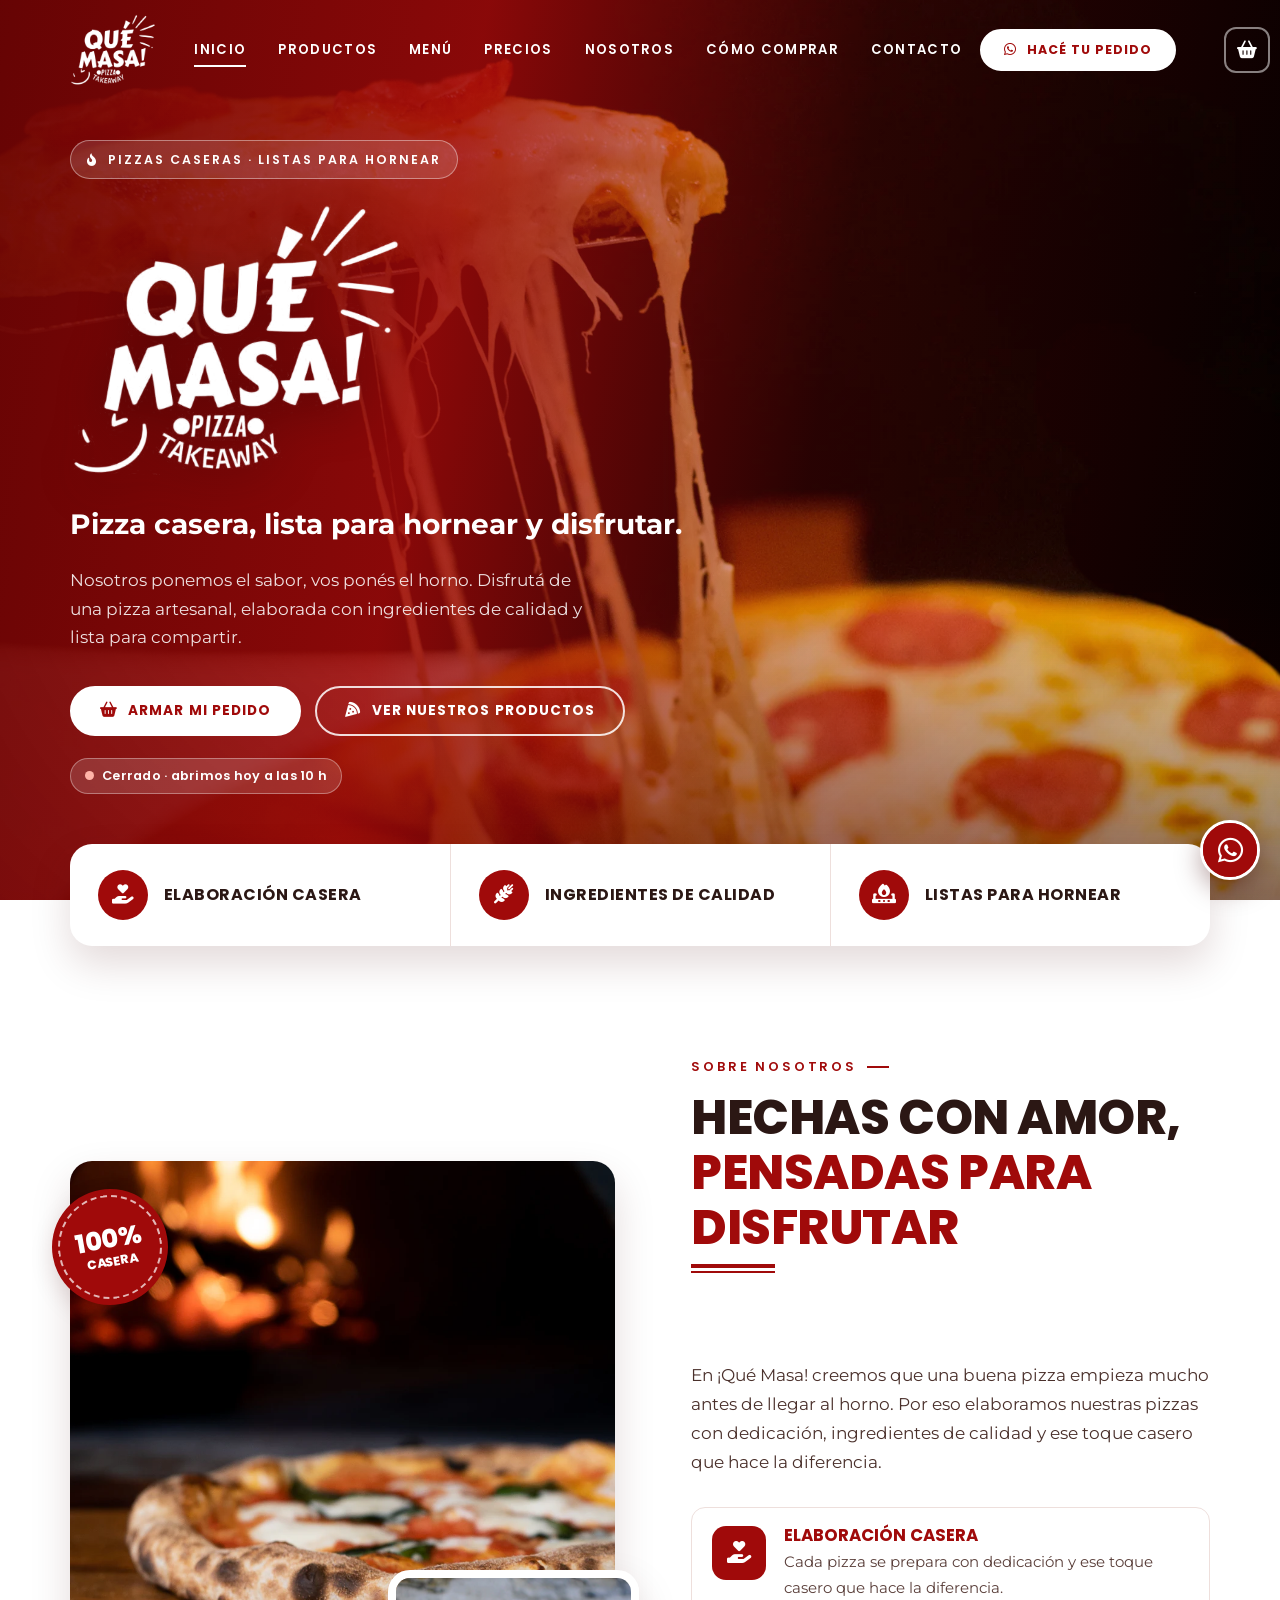
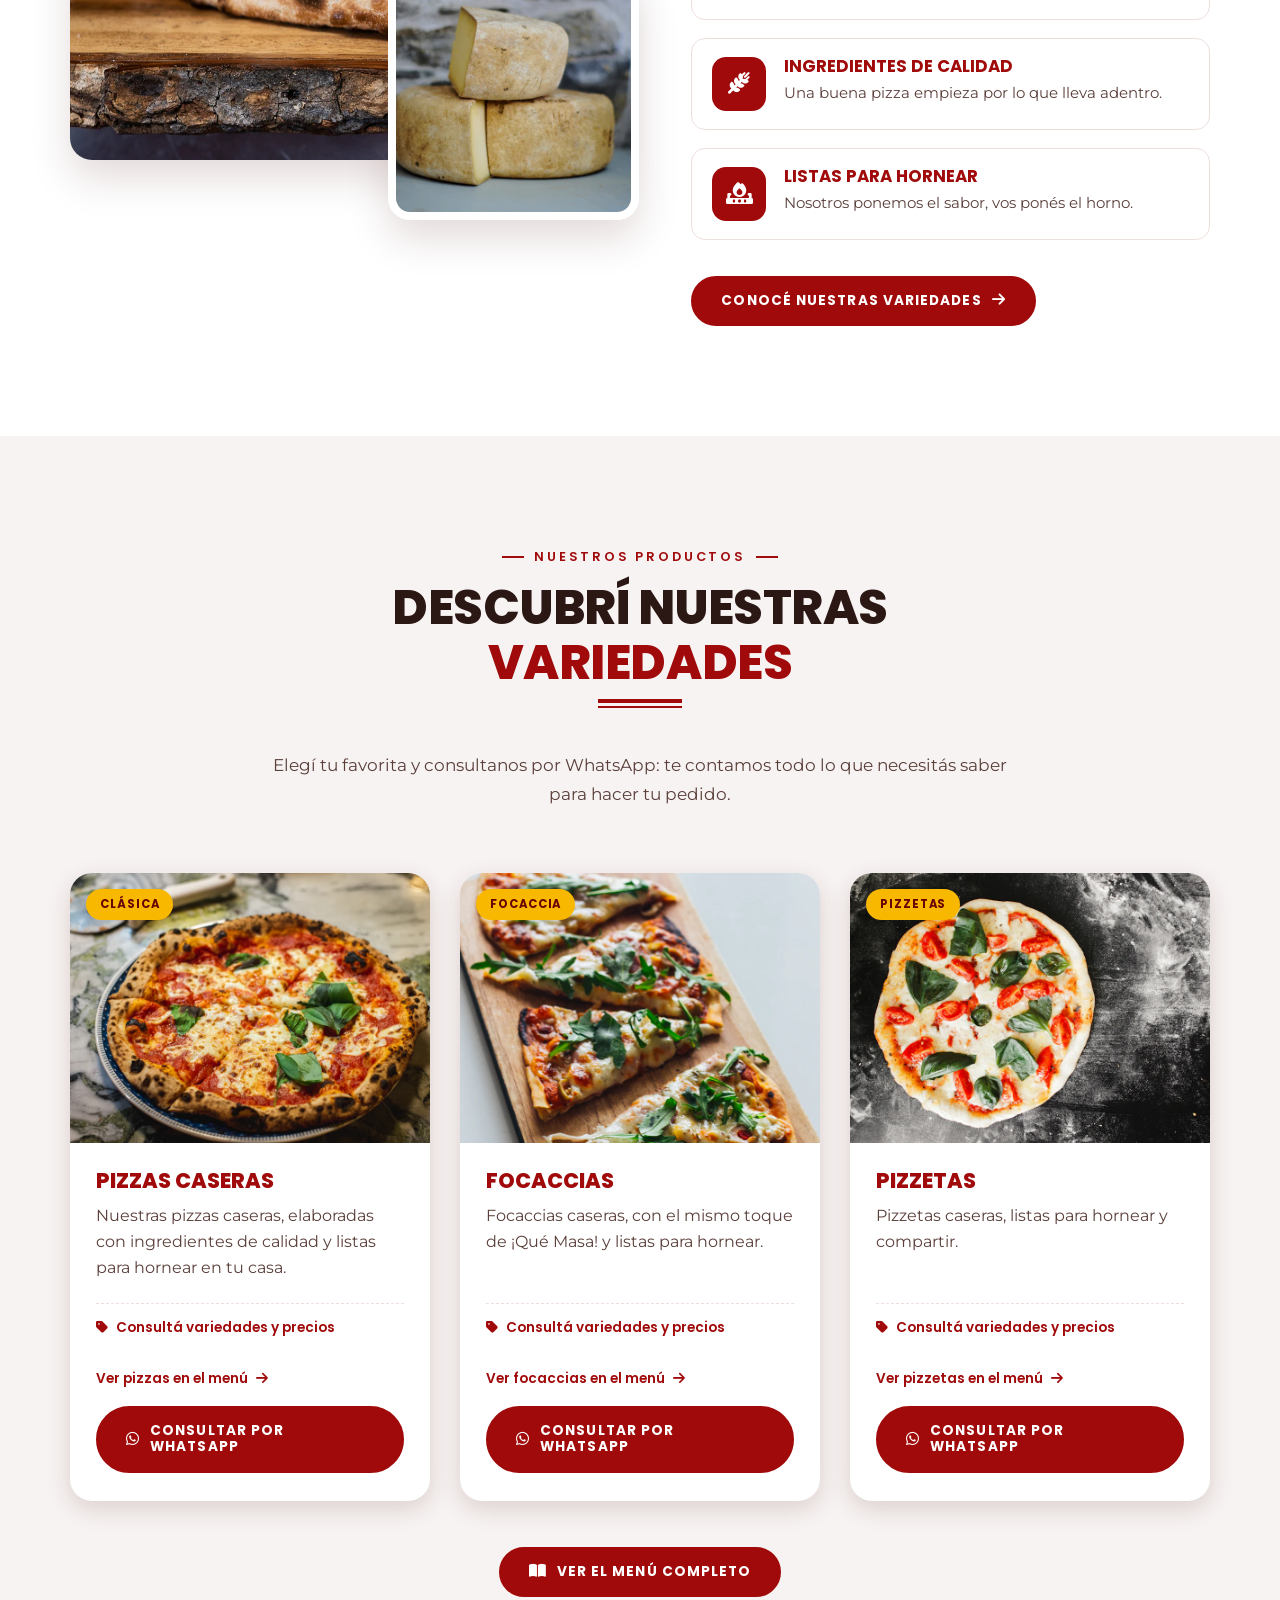
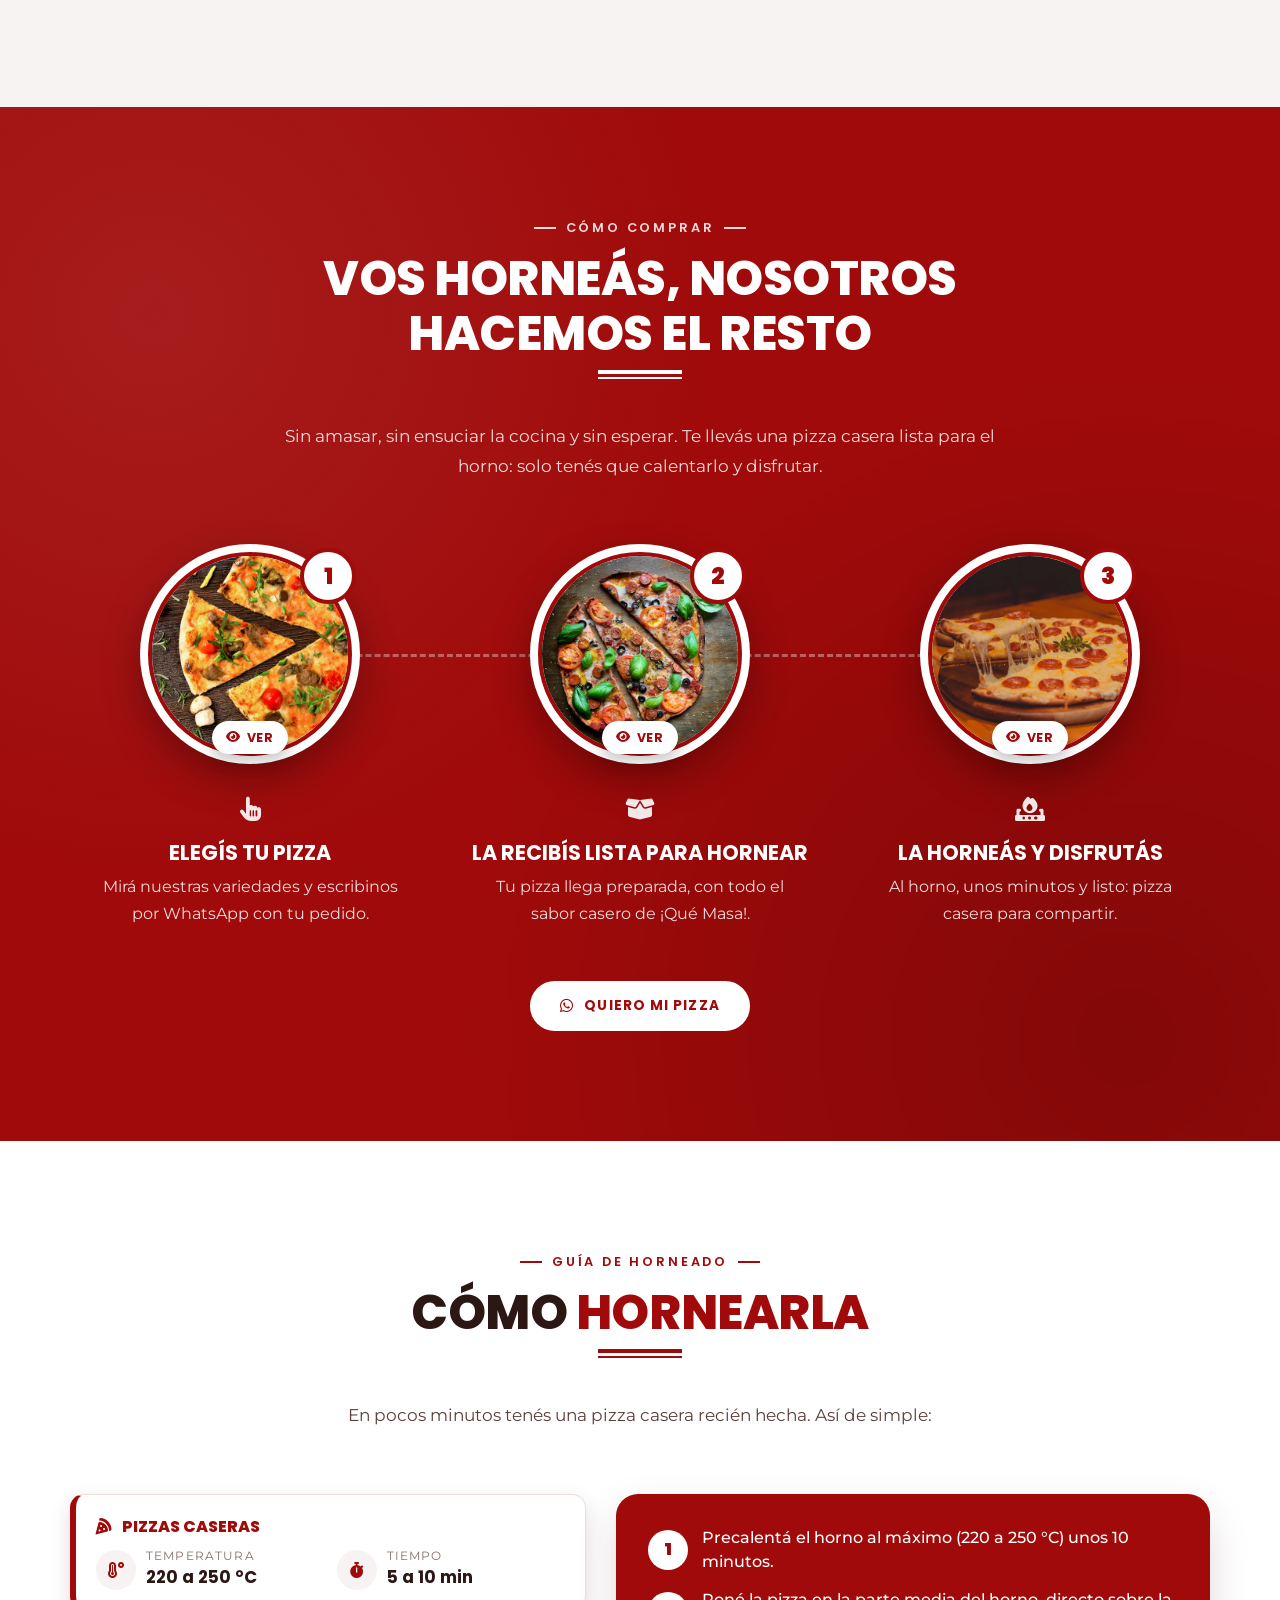
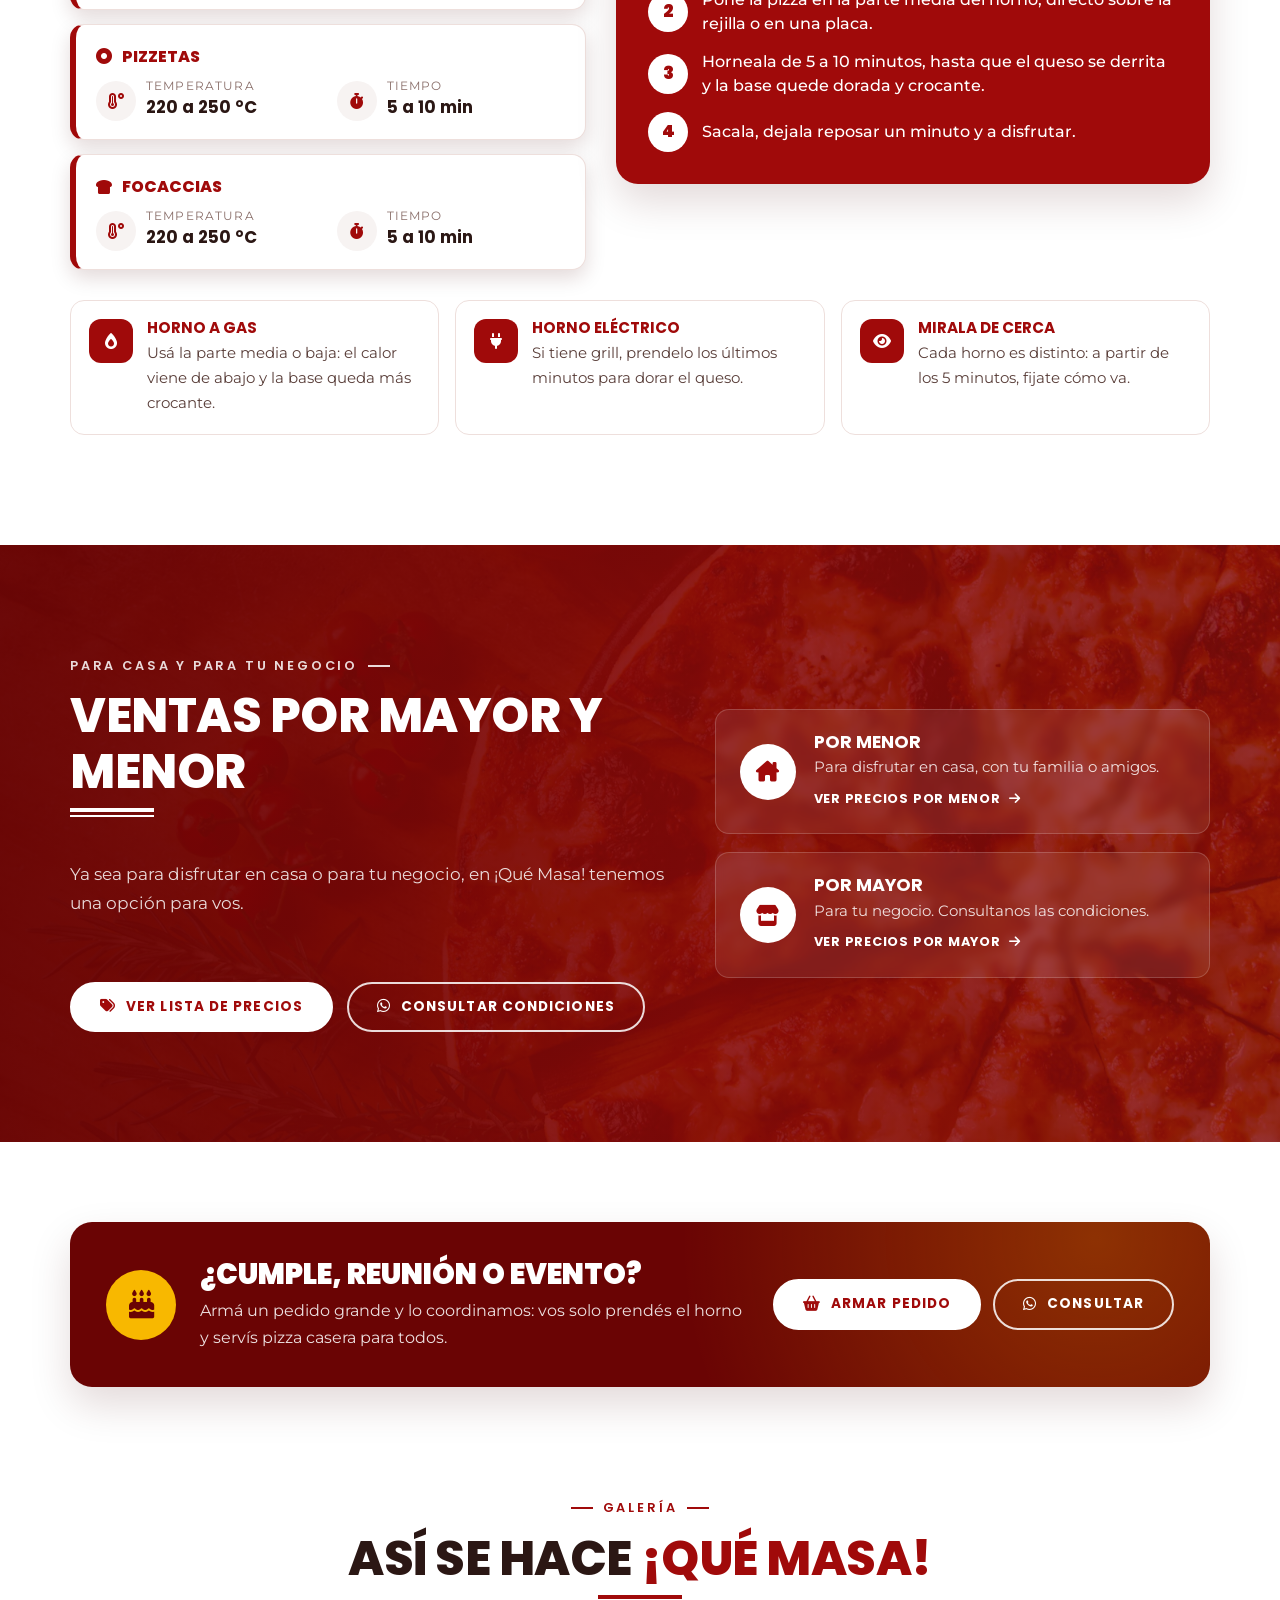
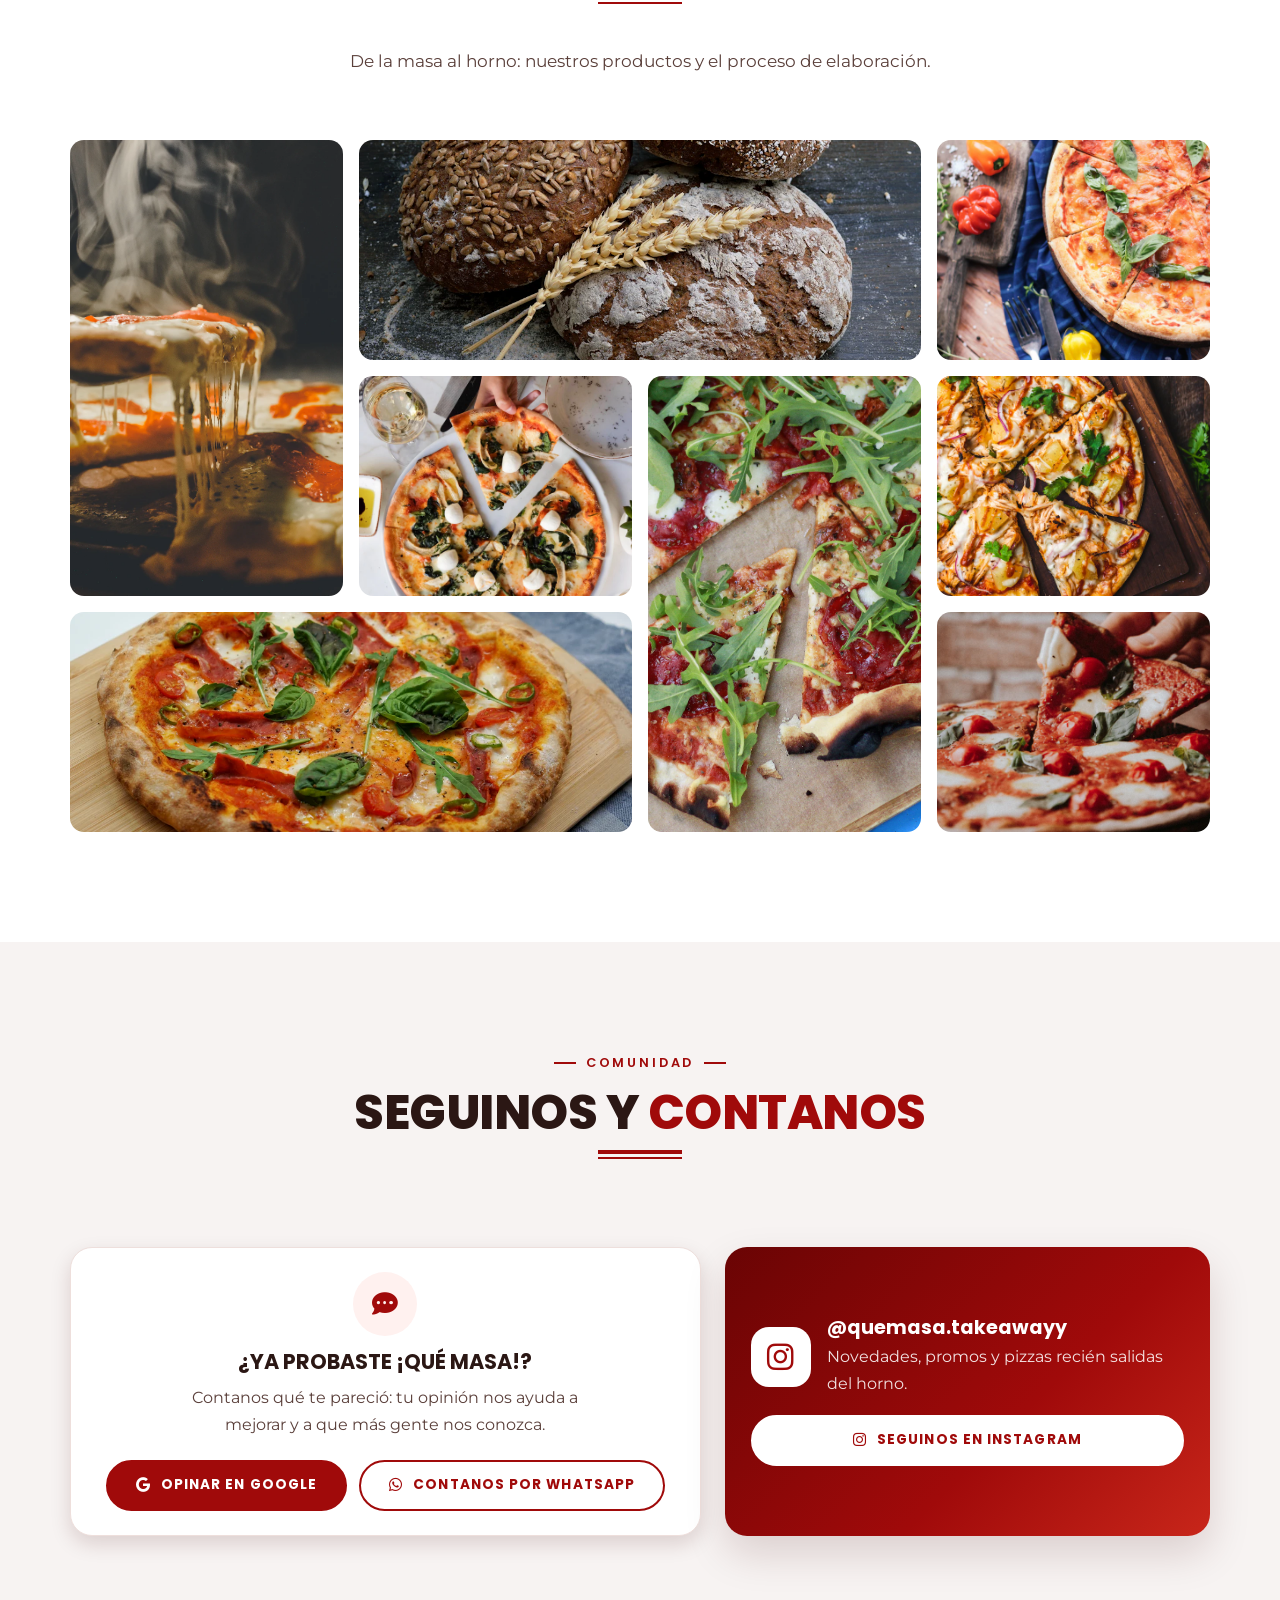
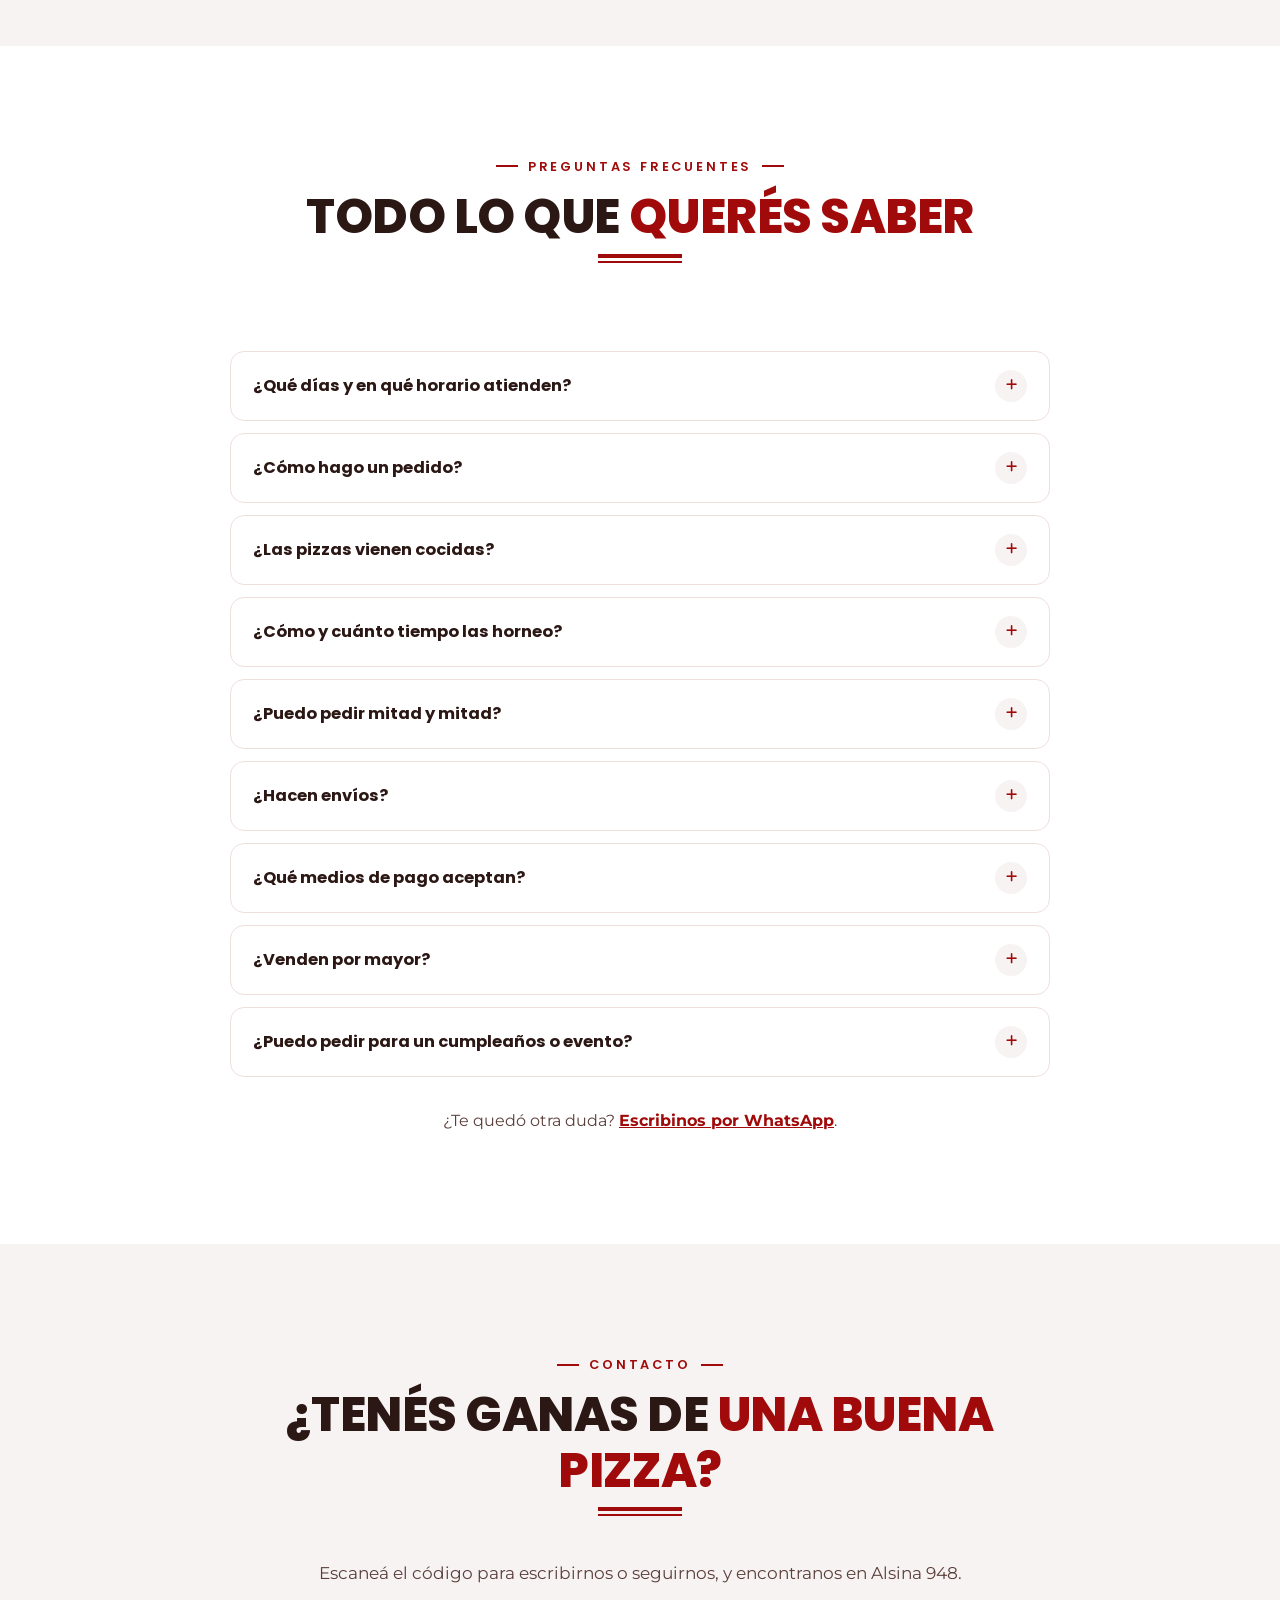
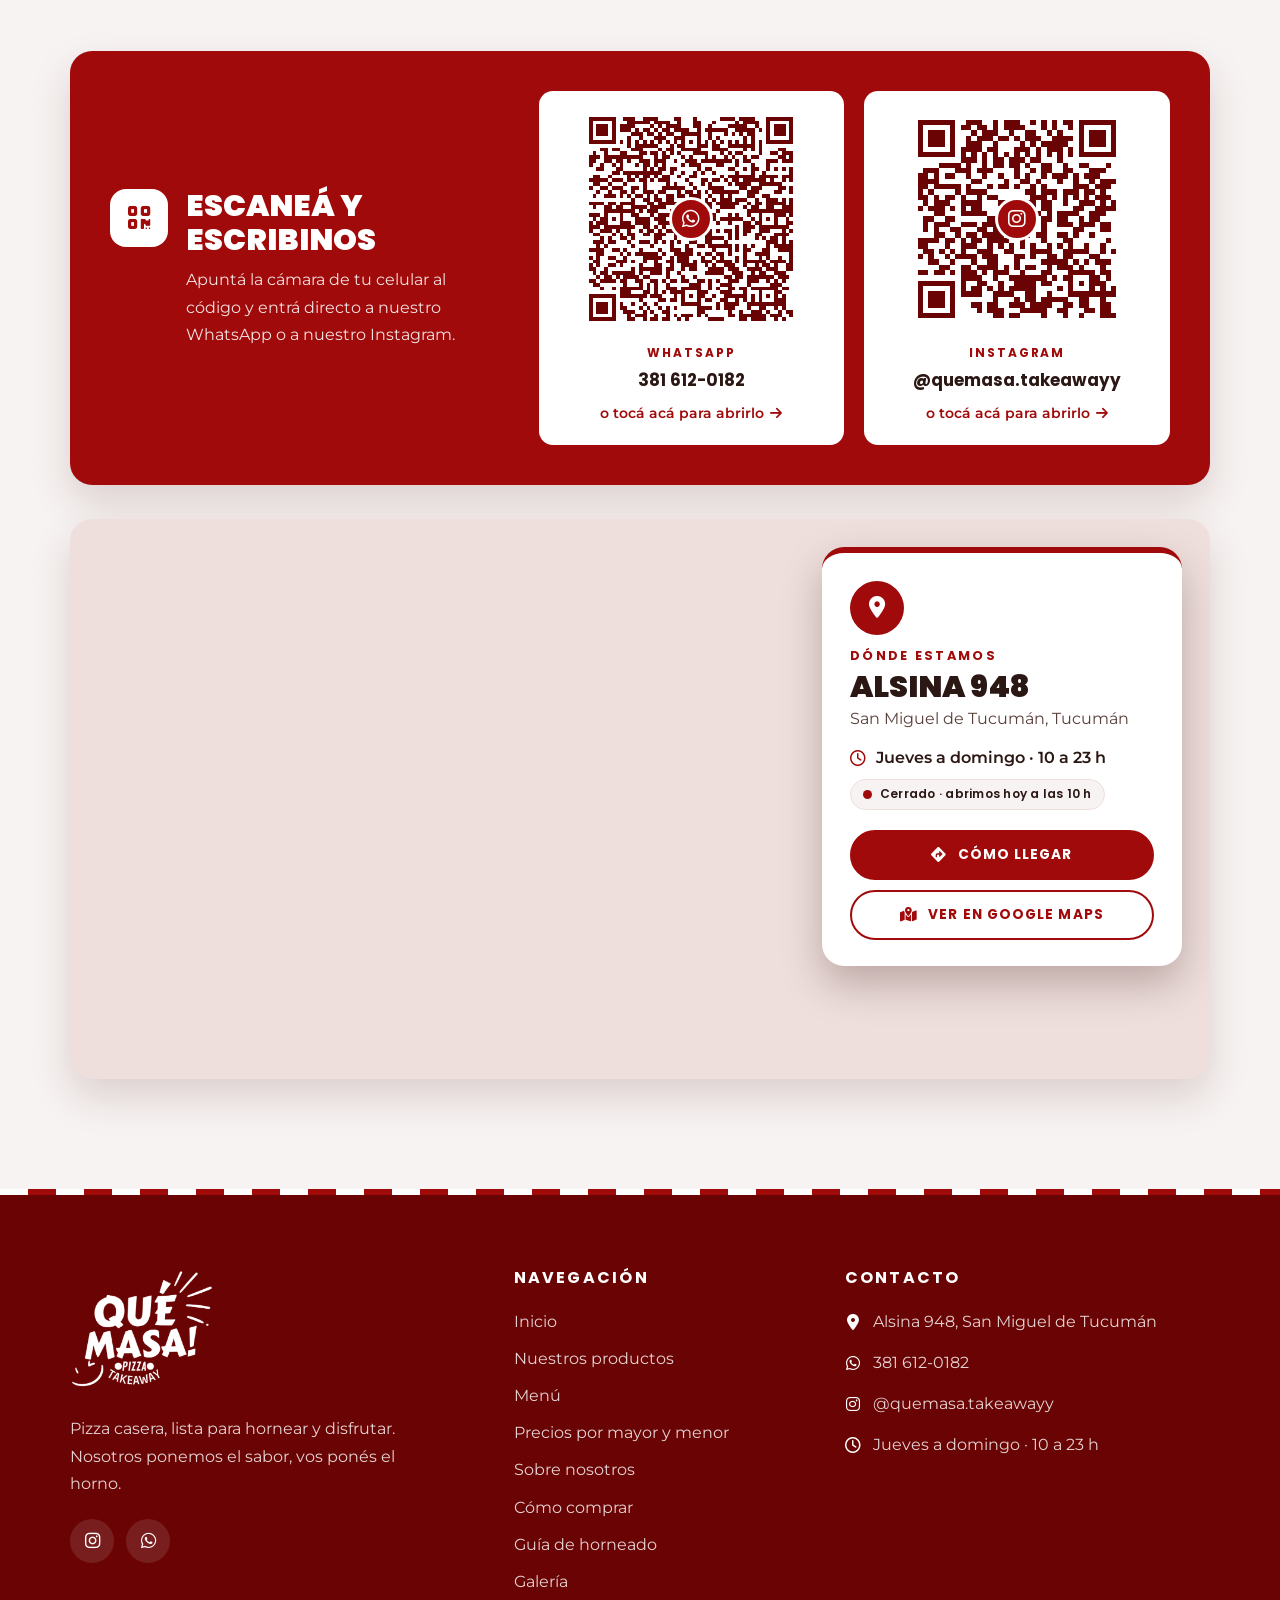
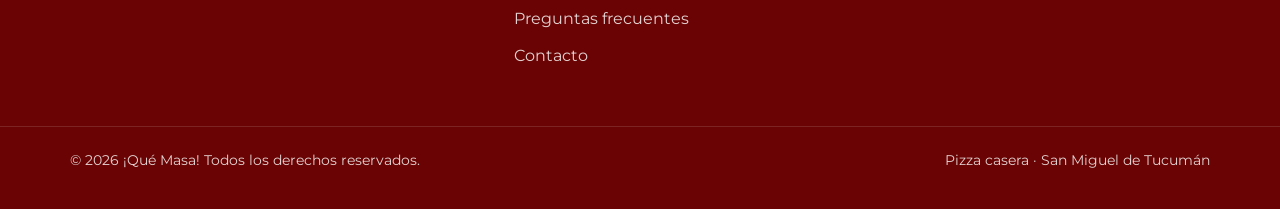
==== commit 1c074dd5: "Armador de pedido por WhatsApp, horarios, guía de horneado y más - Armador de pedido: carrito en tod" ====
--- a/index.html
+++ b/index.html
@@ -1,166 +1,425 @@
-<!DOCTYPE html>
+<!doctype html>
 <html lang="es-AR">
-<head>
-    <meta charset="UTF-8">
-    <meta name="viewport" content="width=device-width, initial-scale=1">
-    <title>¡Qué Masa! | Pizza casera lista para hornear — San Miguel de Tucumán</title>
-    <meta name="description" content="¡Qué Masa! — Pizzas caseras, focaccias y pizzetas listas para hornear. Ventas por mayor y menor en San Miguel de Tucumán. Pedí por WhatsApp.">
-    <meta name="theme-color" content="#6A0404">
+  <head>
+    <meta charset="UTF-8" />
+    <meta name="viewport" content="width=device-width, initial-scale=1" />
+    <title>
+      ¡Qué Masa! | Pizza casera lista para hornear — San Miguel de Tucumán
+    </title>
+    <meta
+      name="description"
+      content="¡Qué Masa! — Pizzas caseras, focaccias y pizzetas listas para hornear. Ventas por mayor y menor en San Miguel de Tucumán. Pedí por WhatsApp."
+    />
+    <meta name="theme-color" content="#6A0404" />
 
     <!-- Open Graph -->
-    <meta property="og:type" content="website">
-    <meta property="og:title" content="¡Qué Masa! | Pizza casera lista para hornear">
-    <meta property="og:description" content="Nosotros ponemos el sabor, vos ponés el horno. Pedí por WhatsApp.">
-    <meta property="og:image" content="assets/img/hero-pizza.webp">
-    <meta property="og:locale" content="es_AR">
-
-    <link rel="icon" type="image/png" href="assets/img/favicon.png">
-    <link rel="apple-touch-icon" href="assets/img/favicon.png">
+    <meta property="og:type" content="website" />
+    <meta
+      property="og:title"
+      content="¡Qué Masa! | Pizza casera lista para hornear"
+    />
+    <meta
+      property="og:description"
+      content="Nosotros ponemos el sabor, vos ponés el horno. Pedí por WhatsApp."
+    />
+    <meta property="og:url" content="https://quemasa.vercel.app/" />
+    <meta
+      property="og:image"
+      content="https://quemasa.vercel.app/assets/img/hero-pizza.webp"
+    />
+    <meta name="twitter:card" content="summary_large_image" />
+    <link rel="canonical" href="https://quemasa.vercel.app/" />
+    <meta property="og:locale" content="es_AR" />
+
+    <link rel="icon" type="image/png" href="assets/img/favicon.png" />
+    <link rel="apple-touch-icon" href="assets/img/favicon.png" />
 
     <!-- Google Fonts (como en Dina) -->
-    <link rel="preconnect" href="https://fonts.googleapis.com">
-    <link rel="preconnect" href="https://fonts.gstatic.com" crossorigin>
-    <link href="https://fonts.googleapis.com/css2?family=Montserrat:wght@400;500;600;700&family=Poppins:wght@500;600;700;800;900&display=swap" rel="stylesheet">
-
-    <!-- Font Awesome (como en Dina) -->
-    <link rel="stylesheet" href="https://cdnjs.cloudflare.com/ajax/libs/font-awesome/6.5.2/css/all.min.css" crossorigin="anonymous" referrerpolicy="no-referrer">
-
-    <link rel="preload" as="image" href="assets/img/hero-pizza.webp" fetchpriority="high">
-    <link rel="stylesheet" href="css/style.css">
-</head>
-<body>
+    <link rel="preconnect" href="https://fonts.googleapis.com" />
+    <link rel="preconnect" href="https://fonts.gstatic.com" crossorigin />
+    <link
+      href="https://fonts.googleapis.com/css2?family=Montserrat:wght@400;500;600;700&family=Poppins:wght@500;600;700;800;900&display=swap"
+      rel="stylesheet"
+    />
+
+    <link
+      rel="preload"
+      as="image"
+      href="assets/img/hero-pizza.webp"
+      fetchpriority="high"
+    />
+    <link rel="stylesheet" href="css/iconos.css" />
+    <link rel="stylesheet" href="css/style.css" />
+
+    <!-- Datos para Google: negocio, horarios y preguntas frecuentes -->
+    <script type="application/ld+json">
+{
+  "@context": "https://schema.org",
+  "@type": "Restaurant",
+  "name": "¡Qué Masa!",
+  "description": "Pizzas caseras, pizzetas y focaccias listas para hornear. Ventas por mayor y menor.",
+  "url": "https://quemasa.vercel.app/",
+  "image": "https://quemasa.vercel.app/assets/img/hero-pizza.webp",
+  "logo": "https://quemasa.vercel.app/assets/img/logo-quemasa-original.png",
+  "telephone": "+54 9 381 612-0182",
+  "servesCuisine": [
+    "Pizza",
+    "Focaccia"
+  ],
+  "hasMenu": "https://quemasa.vercel.app/menu.html",
+  "acceptsReservations": false,
+  "address": {
+    "@type": "PostalAddress",
+    "streetAddress": "Alsina 948",
+    "addressLocality": "San Miguel de Tucumán",
+    "addressRegion": "Tucumán",
+    "addressCountry": "AR"
+  },
+  "openingHoursSpecification": [
+    {
+      "@type": "OpeningHoursSpecification",
+      "dayOfWeek": [
+        "Thursday",
+        "Friday",
+        "Saturday",
+        "Sunday"
+      ],
+      "opens": "10:00",
+      "closes": "23:00"
+    }
+  ],
+  "sameAs": [
+    "https://www.instagram.com/quemasa.takeawayy/"
+  ]
+}
+    </script>
+    <script type="application/ld+json">
+{
+  "@context": "https://schema.org",
+  "@type": "FAQPage",
+  "mainEntity": [
+    {
+      "@type": "Question",
+      "name": "¿Qué días y en qué horario atienden?",
+      "acceptedAnswer": {
+        "@type": "Answer",
+        "text": "De jueves a domingo, de 10 a 23 h."
+      }
+    },
+    {
+      "@type": "Question",
+      "name": "¿Cómo hago un pedido?",
+      "acceptedAnswer": {
+        "@type": "Answer",
+        "text": "Entrá al menú, sumá las variedades que quieras (también mitad y mitad), completá tus datos y tocá «Enviar pedido por WhatsApp». Nos llega tu pedido ordenado y te lo confirmamos."
+      }
+    },
+    {
+      "@type": "Question",
+      "name": "¿Las pizzas vienen cocidas?",
+      "acceptedAnswer": {
+        "@type": "Answer",
+        "text": "Vienen listas para hornear: la masa y los ingredientes ya están preparados. Vos solo la llevás al horno unos minutos y la comés recién hecha."
+      }
+    },
+    {
+      "@type": "Question",
+      "name": "¿Cómo y cuánto tiempo las horneo?",
+      "acceptedAnswer": {
+        "@type": "Answer",
+        "text": "Con el horno precalentado bien caliente (220 a 250 °C), de 5 a 10 minutos, hasta que el queso se derrita y la base quede dorada."
+      }
+    },
+    {
+      "@type": "Question",
+      "name": "¿Puedo pedir mitad y mitad?",
+      "acceptedAnswer": {
+        "@type": "Answer",
+        "text": "Sí. En las pizzas podés elegir dos sabores en una misma prepizza."
+      }
+    },
+    {
+      "@type": "Question",
+      "name": "¿Hacen envíos?",
+      "acceptedAnswer": {
+        "@type": "Answer",
+        "text": "Consultanos por WhatsApp si llegamos a tu zona. También podés retirar tu pedido en Alsina 948, San Miguel de Tucumán."
+      }
+    },
+    {
+      "@type": "Question",
+      "name": "¿Qué medios de pago aceptan?",
+      "acceptedAnswer": {
+        "@type": "Answer",
+        "text": "Consultanos por WhatsApp cuando hagas tu pedido."
+      }
+    },
+    {
+      "@type": "Question",
+      "name": "¿Venden por mayor?",
+      "acceptedAnswer": {
+        "@type": "Answer",
+        "text": "Sí: para kioscos, almacenes, bares, rotiserías y eventos. Mirá la lista de precios por mayor o pedinos información desde la página de precios."
+      }
+    },
+    {
+      "@type": "Question",
+      "name": "¿Puedo pedir para un cumpleaños o evento?",
+      "acceptedAnswer": {
+        "@type": "Answer",
+        "text": "Sí. Escribinos con anticipación así coordinamos cantidades, variedades y horario."
+      }
+    }
+  ]
+}
+    </script>
+  </head>
+  <body>
     <a class="saltar-contenido" href="#contenido">Saltar al contenido</a>
 
     <!-- ==================== HEADER ==================== -->
     <header class="header" id="header">
-        <nav class="nav contenedor" aria-label="Navegación principal">
-            <a href="#inicio" class="marca" aria-label="¡Qué Masa! — Ir al inicio">
-                <img class="marca__logo" src="assets/img/logo-quemasa-blanco.png" alt="¡Qué Masa! Pizza Takeaway" width="484" height="403">
+      <nav class="nav contenedor" aria-label="Navegación principal">
+        <a href="#inicio" class="marca" aria-label="¡Qué Masa! — Ir al inicio">
+          <img
+            class="marca__logo"
+            src="assets/img/logo-quemasa-blanco.png"
+            alt="¡Qué Masa! Pizza Takeaway"
+            width="484"
+            height="403"
+          />
+        </a>
+
+        <button
+          class="nav__toggle"
+          type="button"
+          aria-controls="menu-principal"
+          aria-expanded="false"
+          aria-label="Abrir menú"
+        >
+          <span></span>
+        </button>
+
+        <ul class="nav__menu" id="menu-principal">
+          <li><a class="nav__link" href="#inicio">Inicio</a></li>
+          <li><a class="nav__link" href="#productos">Productos</a></li>
+          <li><a class="nav__link" href="menu.html">Menú</a></li>
+          <li><a class="nav__link" href="precios.html">Precios</a></li>
+          <li><a class="nav__link" href="#nosotros">Nosotros</a></li>
+          <li><a class="nav__link" href="#como-comprar">Cómo comprar</a></li>
+          <li><a class="nav__link" href="#contacto">Contacto</a></li>
+          <li>
+            <a
+              class="btn btn--blanco nav__cta"
+              href="https://wa.me/5493816120182"
+              target="_blank"
+              rel="noopener"
+              data-wa="¡Hola, Qué Masa! Quiero hacer un pedido."
+            >
+              <i class="fa-brands fa-whatsapp" aria-hidden="true"></i> Hacé tu
+              pedido
             </a>
-
-            <button class="nav__toggle" type="button" aria-controls="menu-principal" aria-expanded="false" aria-label="Abrir menú">
-                <span></span>
-            </button>
-
-            <ul class="nav__menu" id="menu-principal">
-                <li><a class="nav__link" href="#inicio">Inicio</a></li>
-                <li><a class="nav__link" href="#productos">Nuestros productos</a></li>
-                <li><a class="nav__link" href="menu.html">Menú</a></li>
-                <li><a class="nav__link" href="#nosotros">Sobre nosotros</a></li>
-                <li><a class="nav__link" href="#como-comprar">Cómo comprar</a></li>
-                <li><a class="nav__link" href="#contacto">Contacto</a></li>
-                <li>
-                    <a class="btn btn--blanco nav__cta" href="https://wa.me/5493816120182" target="_blank" rel="noopener"
-                       data-wa="¡Hola, Qué Masa! Quiero hacer un pedido.">
-                        <i class="fa-brands fa-whatsapp" aria-hidden="true"></i> Hacé tu pedido
-                    </a>
-                </li>
+          </li>
+        </ul>
+        <div class="nav-overlay" aria-hidden="true"></div>
+      </nav>
+    </header>
+
+    <main id="contenido">
+      <!-- ==================== HERO ==================== -->
+      <section class="hero" id="inicio" aria-labelledby="hero-titulo">
+        <div class="hero__foto">
+          <!-- Foto de ejemplo: reemplazar assets/img/hero-pizza.webp -->
+          <img
+            src="assets/img/hero-pizza.webp"
+            alt="Porción de pizza recién horneada con queso derretido"
+            fetchpriority="high"
+            width="1600"
+            height="1067"
+          />
+        </div>
+
+        <div class="contenedor">
+          <div class="hero__contenido">
+            <span class="hero__etiqueta revelar"
+              ><i class="fa-solid fa-fire-flame-curved" aria-hidden="true"></i>
+              Pizzas caseras · Listas para hornear</span
+            >
+            <h1
+              class="hero__titulo revelar"
+              id="hero-titulo"
+              style="--retraso: 0.1s"
+            >
+              <img
+                class="hero__logo"
+                src="assets/img/logo-quemasa-blanco.png"
+                alt="¡QUÉ MASA!"
+                width="484"
+                height="403"
+              />
+            </h1>
+            <p class="hero__subtitulo revelar" style="--retraso: 0.2s">
+              Pizza casera, lista para hornear y disfrutar.
+            </p>
+            <p class="hero__texto revelar" style="--retraso: 0.3s">
+              Nosotros ponemos el sabor, vos ponés el horno. Disfrutá de una
+              pizza artesanal, elaborada con ingredientes de calidad y lista
+              para compartir.
+            </p>
+            <div class="hero__acciones revelar" style="--retraso: 0.4s">
+              <a class="btn btn--blanco" href="menu.html">
+                <i class="fa-solid fa-basket-shopping" aria-hidden="true"></i>
+                Armar mi pedido
+              </a>
+              <a class="btn btn--contorno" href="#productos">
+                <i class="fa-solid fa-pizza-slice" aria-hidden="true"></i> Ver
+                nuestros productos
+              </a>
+            </div>
+            <p class="hero__estado revelar" style="--retraso: 0.5s">
+              <span class="estado-local" data-estado-local
+                >Jueves a domingo · 10 a 23 h</span
+              >
+            </p>
+          </div>
+        </div>
+      </section>
+
+      <!-- ==================== FRANJA DE BENEFICIOS ==================== -->
+      <div class="franja">
+        <div class="contenedor">
+          <ul class="franja__lista revelar">
+            <li class="franja__item">
+              <i class="fa-solid fa-hand-holding-heart" aria-hidden="true"></i>
+              Elaboración casera
+            </li>
+            <li class="franja__item">
+              <i class="fa-solid fa-wheat-awn" aria-hidden="true"></i>
+              Ingredientes de calidad
+            </li>
+            <li class="franja__item">
+              <i class="fa-solid fa-fire-burner" aria-hidden="true"></i> Listas
+              para hornear
+            </li>
+          </ul>
+        </div>
+      </div>
+
+      <!-- Promociones activas (js/negocio-datos.js) -->
+      <div class="contenedor">
+        <div class="promos promos--inicio" data-promos hidden></div>
+      </div>
+
+      <!-- ==================== SOBRE NOSOTROS ==================== -->
+      <section
+        class="seccion nosotros"
+        id="nosotros"
+        aria-labelledby="nosotros-titulo"
+      >
+        <div class="contenedor nosotros__grid">
+          <div class="nosotros__fotos revelar">
+            <div class="nosotros__foto-principal">
+              <img
+                src="assets/img/nosotros-horno.webp"
+                alt="Pizza casera saliendo del horno"
+                loading="lazy"
+                width="900"
+                height="990"
+              />
+            </div>
+            <div class="nosotros__foto-secundaria">
+              <img
+                src="assets/img/nosotros-ingredientes.webp"
+                alt="Ingredientes seleccionados"
+                loading="lazy"
+                width="500"
+                height="500"
+              />
+            </div>
+            <div class="nosotros__sello" aria-hidden="true">
+              <div><span>100%</span>casera</div>
+            </div>
+          </div>
+
+          <div class="nosotros__contenido">
+            <div class="titulo-seccion titulo-seccion--izq revelar">
+              <span class="kicker">Sobre nosotros</span>
+              <h2 class="titulo" id="nosotros-titulo">
+                Hechas con amor,
+                <span class="destacado">pensadas para disfrutar</span>
+              </h2>
+            </div>
+            <p class="nosotros__texto revelar">
+              En ¡Qué Masa! creemos que una buena pizza empieza mucho antes de
+              llegar al horno. Por eso elaboramos nuestras pizzas con
+              dedicación, ingredientes de calidad y ese toque casero que hace la
+              diferencia.
+            </p>
+
+            <ul class="caracteristicas">
+              <li class="caracteristica revelar">
+                <span class="caracteristica__icono"
+                  ><i
+                    class="fa-solid fa-hand-holding-heart"
+                    aria-hidden="true"
+                  ></i
+                ></span>
+                <div>
+                  <h3>Elaboración casera</h3>
+                  <p>
+                    Cada pizza se prepara con dedicación y ese toque casero que
+                    hace la diferencia.
+                  </p>
+                </div>
+              </li>
+              <li class="caracteristica revelar" style="--retraso: 0.1s">
+                <span class="caracteristica__icono"
+                  ><i class="fa-solid fa-wheat-awn" aria-hidden="true"></i
+                ></span>
+                <div>
+                  <h3>Ingredientes de calidad</h3>
+                  <p>Una buena pizza empieza por lo que lleva adentro.</p>
+                </div>
+              </li>
+              <li class="caracteristica revelar" style="--retraso: 0.2s">
+                <span class="caracteristica__icono"
+                  ><i class="fa-solid fa-fire-burner" aria-hidden="true"></i
+                ></span>
+                <div>
+                  <h3>Listas para hornear</h3>
+                  <p>Nosotros ponemos el sabor, vos ponés el horno.</p>
+                </div>
+              </li>
             </ul>
-            <div class="nav-overlay" aria-hidden="true"></div>
-        </nav>
-    </header>
-
-    <main id="contenido">
-
-        <!-- ==================== HERO ==================== -->
-        <section class="hero" id="inicio" aria-labelledby="hero-titulo">
-            <div class="hero__foto">
-                <!-- Foto de ejemplo: reemplazar assets/img/hero-pizza.webp -->
-                <img src="assets/img/hero-pizza.webp" alt="Porción de pizza recién horneada con queso derretido" fetchpriority="high" width="1600" height="1067">
-            </div>
-
-            <div class="contenedor">
-                <div class="hero__contenido">
-                    <span class="hero__etiqueta revelar"><i class="fa-solid fa-fire-flame-curved" aria-hidden="true"></i> Pizzas caseras · Listas para hornear</span>
-                    <h1 class="hero__titulo revelar" id="hero-titulo" style="--retraso:.1s">
-                        <img class="hero__logo" src="assets/img/logo-quemasa-blanco.png" alt="¡QUÉ MASA!" width="484" height="403">
-                    </h1>
-                    <p class="hero__subtitulo revelar" style="--retraso:.2s">Pizza casera, lista para hornear y disfrutar.</p>
-                    <p class="hero__texto revelar" style="--retraso:.3s">Nosotros ponemos el sabor, vos ponés el horno. Disfrutá de una pizza artesanal, elaborada con ingredientes de calidad y lista para compartir.</p>
-                    <div class="hero__acciones revelar" style="--retraso:.4s">
-                        <a class="btn btn--blanco" href="#productos">
-                            <i class="fa-solid fa-pizza-slice" aria-hidden="true"></i> Ver nuestros productos
-                        </a>
-                        <a class="btn btn--contorno" href="https://wa.me/5493816120182" target="_blank" rel="noopener"
-                           data-wa="¡Hola, Qué Masa! Quiero hacer un pedido de pizzas.">
-                            <i class="fa-brands fa-whatsapp" aria-hidden="true"></i> Hacer un pedido
-                        </a>
-                    </div>
-                </div>
-            </div>
-        </section>
-
-        <!-- ==================== FRANJA DE BENEFICIOS ==================== -->
-        <div class="franja">
-            <div class="contenedor">
-                <ul class="franja__lista revelar">
-                    <li class="franja__item"><i class="fa-solid fa-hand-holding-heart" aria-hidden="true"></i> Elaboración casera</li>
-                    <li class="franja__item"><i class="fa-solid fa-wheat-awn" aria-hidden="true"></i> Ingredientes de calidad</li>
-                    <li class="franja__item"><i class="fa-solid fa-fire-burner" aria-hidden="true"></i> Listas para hornear</li>
-                </ul>
-            </div>
-        </div>
-
-        <!-- ==================== SOBRE NOSOTROS ==================== -->
-        <section class="seccion nosotros" id="nosotros" aria-labelledby="nosotros-titulo">
-            <div class="contenedor nosotros__grid">
-                <div class="nosotros__fotos revelar">
-                    <div class="nosotros__foto-principal">
-                        <img src="assets/img/nosotros-horno.webp" alt="Pizza casera saliendo del horno" loading="lazy" width="900" height="990">
-                    </div>
-                    <div class="nosotros__foto-secundaria">
-                        <img src="assets/img/nosotros-ingredientes.webp" alt="Ingredientes seleccionados" loading="lazy" width="500" height="500">
-                    </div>
-                    <div class="nosotros__sello" aria-hidden="true"><div><span>100%</span>casera</div></div>
-                </div>
-
-                <div class="nosotros__contenido">
-                    <div class="titulo-seccion titulo-seccion--izq revelar">
-                        <span class="kicker">Sobre nosotros</span>
-                        <h2 class="titulo" id="nosotros-titulo">Hechas con amor, <span class="destacado">pensadas para disfrutar</span></h2>
-                    </div>
-                    <p class="nosotros__texto revelar">En ¡Qué Masa! creemos que una buena pizza empieza mucho antes de llegar al horno. Por eso elaboramos nuestras pizzas con dedicación, ingredientes de calidad y ese toque casero que hace la diferencia.</p>
-
-                    <ul class="caracteristicas">
-                        <li class="caracteristica revelar">
-                            <span class="caracteristica__icono"><i class="fa-solid fa-hand-holding-heart" aria-hidden="true"></i></span>
-                            <div>
-                                <h3>Elaboración casera</h3>
-                                <p>Cada pizza se prepara con dedicación y ese toque casero que hace la diferencia.</p>
-                            </div>
-                        </li>
-                        <li class="caracteristica revelar" style="--retraso:.1s">
-                            <span class="caracteristica__icono"><i class="fa-solid fa-wheat-awn" aria-hidden="true"></i></span>
-                            <div>
-                                <h3>Ingredientes de calidad</h3>
-                                <p>Una buena pizza empieza por lo que lleva adentro.</p>
-                            </div>
-                        </li>
-                        <li class="caracteristica revelar" style="--retraso:.2s">
-                            <span class="caracteristica__icono"><i class="fa-solid fa-fire-burner" aria-hidden="true"></i></span>
-                            <div>
-                                <h3>Listas para hornear</h3>
-                                <p>Nosotros ponemos el sabor, vos ponés el horno.</p>
-                            </div>
-                        </li>
-                    </ul>
-
-                    <a class="btn btn--rojo revelar" href="#productos">Conocé nuestras variedades <i class="fa-solid fa-arrow-right" aria-hidden="true"></i></a>
-                </div>
-            </div>
-        </section>
-
-        <!-- ==================== PRODUCTOS ==================== -->
-        <section class="seccion productos" id="productos" aria-labelledby="productos-titulo">
-            <div class="contenedor">
-                <div class="titulo-seccion revelar">
-                    <span class="kicker">Nuestros productos</span>
-                    <h2 class="titulo" id="productos-titulo">Descubrí nuestras <span class="destacado">variedades</span></h2>
-                    <p class="bajada">Elegí tu favorita y consultanos por WhatsApp: te contamos todo lo que necesitás saber para hacer tu pedido.</p>
-                </div>
-
-                <div class="productos__grid">
-                    <!--
+
+            <a class="btn btn--rojo revelar" href="#productos"
+              >Conocé nuestras variedades
+              <i class="fa-solid fa-arrow-right" aria-hidden="true"></i
+            ></a>
+          </div>
+        </div>
+      </section>
+
+      <!-- ==================== PRODUCTOS ==================== -->
+      <section
+        class="seccion productos"
+        id="productos"
+        aria-labelledby="productos-titulo"
+      >
+        <div class="contenedor">
+          <div class="titulo-seccion revelar">
+            <span class="kicker">Nuestros productos</span>
+            <h2 class="titulo" id="productos-titulo">
+              Descubrí nuestras <span class="destacado">variedades</span>
+            </h2>
+            <p class="bajada">
+              Elegí tu favorita y consultanos por WhatsApp: te contamos todo lo
+              que necesitás saber para hacer tu pedido.
+            </p>
+          </div>
+
+          <div class="productos__grid">
+            <!--
                         PLANTILLA DE TARJETA DE PRODUCTO
                         Para agregar un producto nuevo, copiá un <article class="producto"> completo.
                         Para cargar variedades y precios, completá la lista .producto__variedades así:
@@ -171,396 +430,1127 @@
                         </li>
                         Mientras la lista esté vacía, no se muestra.
                     -->
-                    <article class="producto revelar">
-                        <div class="producto__media">
-                            <img src="assets/img/producto-pizza-casera.webp" alt="Pizza casera lista para hornear" loading="lazy" width="800" height="600">
-                            <span class="producto__etiqueta">Clásica</span>
-                        </div>
-                        <div class="producto__cuerpo">
-                            <h3 class="producto__nombre">Pizzas caseras</h3>
-                            <p class="producto__descripcion">Nuestras pizzas caseras, elaboradas con ingredientes de calidad y listas para hornear en tu casa.</p>
-                            <ul class="producto__variedades"></ul>
-                            <p class="producto__precio"><i class="fa-solid fa-tag" aria-hidden="true"></i> Consultá variedades y precios</p>
-                            <a class="producto__enlace" href="menu.html#pizzas">Ver pizzas en el menú <i class="fa-solid fa-arrow-right" aria-hidden="true"></i></a>
-                            <a class="btn btn--whatsapp btn--bloque" href="https://wa.me/5493816120182" target="_blank" rel="noopener"
-                               data-wa="¡Hola, Qué Masa! Quiero consultar por las pizzas caseras listas para hornear.">
-                                <i class="fa-brands fa-whatsapp" aria-hidden="true"></i> Consultar por WhatsApp
-                            </a>
-                        </div>
-                    </article>
-
-                    <article class="producto revelar" style="--retraso:.1s">
-                        <div class="producto__media">
-                            <img src="assets/img/producto-focaccia.webp" alt="Focaccia casera lista para hornear" loading="lazy" width="800" height="600">
-                            <span class="producto__etiqueta">Focaccia</span>
-                        </div>
-                        <div class="producto__cuerpo">
-                            <h3 class="producto__nombre">Focaccias</h3>
-                            <p class="producto__descripcion">Focaccias caseras, con el mismo toque de ¡Qué Masa! y listas para hornear.</p>
-                            <ul class="producto__variedades"></ul>
-                            <p class="producto__precio"><i class="fa-solid fa-tag" aria-hidden="true"></i> Consultá variedades y precios</p>
-                            
-                            <a class="producto__enlace" href="menu.html#focaccias">Ver focaccias en el menú <i class="fa-solid fa-arrow-right" aria-hidden="true"></i></a>
-                            <a class="btn btn--whatsapp btn--bloque" href="https://wa.me/5493816120182" target="_blank" rel="noopener"
-                               data-wa="¡Hola, Qué Masa! Quiero consultar por las focaccias.">
-                                <i class="fa-brands fa-whatsapp" aria-hidden="true"></i> Consultar por WhatsApp
-                            </a>
-                        </div>
-                    </article>
-
-                    <article class="producto revelar" style="--retraso:.2s">
-                        <div class="producto__media">
-                            <img src="assets/img/producto-pizzeta.webp" alt="Pizzeta casera lista para hornear" loading="lazy" width="800" height="600">
-                            <span class="producto__etiqueta">Pizzetas</span>
-                        </div>
-                        <div class="producto__cuerpo">
-                            <h3 class="producto__nombre">Pizzetas</h3>
-                            <p class="producto__descripcion">Pizzetas caseras, listas para hornear y compartir.</p>
-                            <ul class="producto__variedades"></ul>
-                            <p class="producto__precio"><i class="fa-solid fa-tag" aria-hidden="true"></i> Consultá variedades y precios</p>
-                            
-                            <a class="producto__enlace" href="menu.html#pizzetas">Ver pizzetas en el menú <i class="fa-solid fa-arrow-right" aria-hidden="true"></i></a>
-                            <a class="btn btn--whatsapp btn--bloque" href="https://wa.me/5493816120182" target="_blank" rel="noopener"
-                               data-wa="¡Hola, Qué Masa! Quiero consultar por las pizzetas.">
-                                <i class="fa-brands fa-whatsapp" aria-hidden="true"></i> Consultar por WhatsApp
-                            </a>
-                        </div>
-                    </article>
+            <article class="producto revelar">
+              <div class="producto__media">
+                <img
+                  src="assets/img/producto-pizza-casera.webp"
+                  alt="Pizza casera lista para hornear"
+                  loading="lazy"
+                  width="800"
+                  height="600"
+                />
+                <span class="producto__etiqueta">Clásica</span>
+              </div>
+              <div class="producto__cuerpo">
+                <h3 class="producto__nombre">Pizzas caseras</h3>
+                <p class="producto__descripcion">
+                  Nuestras pizzas caseras, elaboradas con ingredientes de
+                  calidad y listas para hornear en tu casa.
+                </p>
+                <ul class="producto__variedades"></ul>
+                <p class="producto__precio">
+                  <i class="fa-solid fa-tag" aria-hidden="true"></i> Consultá
+                  variedades y precios
+                </p>
+                <a class="producto__enlace" href="menu.html#pizzas"
+                  >Ver pizzas en el menú
+                  <i class="fa-solid fa-arrow-right" aria-hidden="true"></i
+                ></a>
+                <a
+                  class="btn btn--whatsapp btn--bloque"
+                  href="https://wa.me/5493816120182"
+                  target="_blank"
+                  rel="noopener"
+                  data-wa="¡Hola, Qué Masa! Quiero consultar por las pizzas caseras listas para hornear."
+                >
+                  <i class="fa-brands fa-whatsapp" aria-hidden="true"></i>
+                  Consultar por WhatsApp
+                </a>
+              </div>
+            </article>
+
+            <article class="producto revelar" style="--retraso: 0.1s">
+              <div class="producto__media">
+                <img
+                  src="assets/img/producto-focaccia.webp"
+                  alt="Focaccia casera lista para hornear"
+                  loading="lazy"
+                  width="800"
+                  height="600"
+                />
+                <span class="producto__etiqueta">Focaccia</span>
+              </div>
+              <div class="producto__cuerpo">
+                <h3 class="producto__nombre">Focaccias</h3>
+                <p class="producto__descripcion">
+                  Focaccias caseras, con el mismo toque de ¡Qué Masa! y listas
+                  para hornear.
+                </p>
+                <ul class="producto__variedades"></ul>
+                <p class="producto__precio">
+                  <i class="fa-solid fa-tag" aria-hidden="true"></i> Consultá
+                  variedades y precios
+                </p>
+
+                <a class="producto__enlace" href="menu.html#focaccias"
+                  >Ver focaccias en el menú
+                  <i class="fa-solid fa-arrow-right" aria-hidden="true"></i
+                ></a>
+                <a
+                  class="btn btn--whatsapp btn--bloque"
+                  href="https://wa.me/5493816120182"
+                  target="_blank"
+                  rel="noopener"
+                  data-wa="¡Hola, Qué Masa! Quiero consultar por las focaccias."
+                >
+                  <i class="fa-brands fa-whatsapp" aria-hidden="true"></i>
+                  Consultar por WhatsApp
+                </a>
+              </div>
+            </article>
+
+            <article class="producto revelar" style="--retraso: 0.2s">
+              <div class="producto__media">
+                <img
+                  src="assets/img/producto-pizzeta.webp"
+                  alt="Pizzeta casera lista para hornear"
+                  loading="lazy"
+                  width="800"
+                  height="600"
+                />
+                <span class="producto__etiqueta">Pizzetas</span>
+              </div>
+              <div class="producto__cuerpo">
+                <h3 class="producto__nombre">Pizzetas</h3>
+                <p class="producto__descripcion">
+                  Pizzetas caseras, listas para hornear y compartir.
+                </p>
+                <ul class="producto__variedades"></ul>
+                <p class="producto__precio">
+                  <i class="fa-solid fa-tag" aria-hidden="true"></i> Consultá
+                  variedades y precios
+                </p>
+
+                <a class="producto__enlace" href="menu.html#pizzetas"
+                  >Ver pizzetas en el menú
+                  <i class="fa-solid fa-arrow-right" aria-hidden="true"></i
+                ></a>
+                <a
+                  class="btn btn--whatsapp btn--bloque"
+                  href="https://wa.me/5493816120182"
+                  target="_blank"
+                  rel="noopener"
+                  data-wa="¡Hola, Qué Masa! Quiero consultar por las pizzetas."
+                >
+                  <i class="fa-brands fa-whatsapp" aria-hidden="true"></i>
+                  Consultar por WhatsApp
+                </a>
+              </div>
+            </article>
+          </div>
+
+          <div class="productos__cta revelar">
+            <a class="btn btn--rojo" href="menu.html">
+              <i class="fa-solid fa-book-open" aria-hidden="true"></i> Ver el
+              menú completo
+            </a>
+          </div>
+        </div>
+      </section>
+
+      <!-- ==================== CÓMO COMPRAR ==================== -->
+      <section
+        class="seccion pasos-seccion en-oscuro"
+        id="como-comprar"
+        aria-labelledby="pasos-titulo"
+      >
+        <div class="contenedor">
+          <div class="titulo-seccion revelar">
+            <span class="kicker">Cómo comprar</span>
+            <h2 class="titulo" id="pasos-titulo">
+              Vos horneás,
+              <span class="destacado">nosotros hacemos el resto</span>
+            </h2>
+            <p class="bajada">
+              Sin amasar, sin ensuciar la cocina y sin esperar. Te llevás una
+              pizza casera lista para el horno: solo tenés que calentarlo y
+              disfrutar.
+            </p>
+          </div>
+
+          <ol class="pasos">
+            <li class="paso revelar">
+              <button
+                class="paso__media"
+                type="button"
+                data-paso="0"
+                data-titulo="Elegís tu pizza"
+                data-detalle="Mirá nuestras pizzas caseras, pizzetas y focaccias, elegí tu favorita y escribinos por WhatsApp con tu pedido."
+                aria-label="Ver paso 1: Elegís tu pizza"
+              >
+                <img
+                  src="assets/img/paso-1-elegis.webp"
+                  alt="Variedad de pizzas para elegir"
+                  loading="lazy"
+                  width="500"
+                  height="500"
+                />
+                <span class="paso__numero">1</span>
+                <span class="paso__ver"
+                  ><i class="fa-solid fa-eye" aria-hidden="true"></i> Ver</span
+                >
+              </button>
+              <div class="paso__icono">
+                <i class="fa-solid fa-hand-pointer" aria-hidden="true"></i>
+              </div>
+              <h3>Elegís tu pizza</h3>
+              <p>
+                Mirá nuestras variedades y escribinos por WhatsApp con tu
+                pedido.
+              </p>
+            </li>
+            <li class="paso revelar" style="--retraso: 0.15s">
+              <button
+                class="paso__media"
+                type="button"
+                data-paso="1"
+                data-titulo="La recibís lista para hornear"
+                data-detalle="Tu pizza llega preparada, con todo el sabor casero de ¡Qué Masa!. Solo te queda llevarla al horno."
+                aria-label="Ver paso 2: La recibís lista para hornear"
+              >
+                <img
+                  src="assets/img/paso-2-recibis.webp"
+                  alt="Pizza lista para hornear"
+                  loading="lazy"
+                  width="500"
+                  height="500"
+                />
+                <span class="paso__numero">2</span>
+                <span class="paso__ver"
+                  ><i class="fa-solid fa-eye" aria-hidden="true"></i> Ver</span
+                >
+              </button>
+              <div class="paso__icono">
+                <i class="fa-solid fa-box-open" aria-hidden="true"></i>
+              </div>
+              <h3>La recibís lista para hornear</h3>
+              <p>
+                Tu pizza llega preparada, con todo el sabor casero de ¡Qué
+                Masa!.
+              </p>
+            </li>
+            <li class="paso revelar" style="--retraso: 0.3s">
+              <button
+                class="paso__media"
+                type="button"
+                data-paso="2"
+                data-titulo="La horneás y disfrutás"
+                data-detalle="Al horno, unos minutos y listo: pizza casera, recién hecha, para compartir."
+                aria-label="Ver paso 3: La horneás y disfrutás"
+              >
+                <img
+                  src="assets/img/paso-3-horneas.webp"
+                  alt="Pizza horneada con queso derretido"
+                  loading="lazy"
+                  width="500"
+                  height="500"
+                />
+                <span class="paso__numero">3</span>
+                <span class="paso__ver"
+                  ><i class="fa-solid fa-eye" aria-hidden="true"></i> Ver</span
+                >
+              </button>
+              <div class="paso__icono">
+                <i class="fa-solid fa-fire-burner" aria-hidden="true"></i>
+              </div>
+              <h3>La horneás y disfrutás</h3>
+              <p>
+                Al horno, unos minutos y listo: pizza casera para compartir.
+              </p>
+            </li>
+          </ol>
+
+          <div class="pasos-seccion__cta revelar">
+            <a
+              class="btn btn--blanco"
+              href="https://wa.me/5493816120182"
+              target="_blank"
+              rel="noopener"
+              data-wa="¡Hola, Qué Masa! Quiero elegir mi pizza y hacer un pedido."
+            >
+              <i class="fa-brands fa-whatsapp" aria-hidden="true"></i> Quiero mi
+              pizza
+            </a>
+          </div>
+        </div>
+      </section>
+
+      <!-- ==================== GUÍA DE HORNEADO ==================== -->
+      <!-- Tiempos, pasos, consejos y conservación: se editan en js/negocio-datos.js -->
+      <section
+        class="seccion horneado"
+        id="horneado"
+        aria-labelledby="horneado-titulo"
+      >
+        <div class="contenedor">
+          <div class="titulo-seccion revelar">
+            <span class="kicker">Guía de horneado</span>
+            <h2 class="titulo" id="horneado-titulo">
+              Cómo <span class="destacado">hornearla</span>
+            </h2>
+            <p class="bajada">
+              En pocos minutos tenés una pizza casera recién hecha. Así de
+              simple:
+            </p>
+          </div>
+
+          <div class="horneado__grid">
+            <div class="horneado__tiempos revelar" id="horneado-tiempos"></div>
+            <ol class="horneado__pasos revelar" id="horneado-pasos"></ol>
+          </div>
+          <ul class="horneado__consejos" id="horneado-consejos"></ul>
+          <div
+            class="horneado__conservacion revelar"
+            id="horneado-conservacion"
+            hidden
+          ></div>
+        </div>
+      </section>
+
+      <!-- ==================== MAYORISTA / MINORISTA ==================== -->
+      <section
+        class="seccion banda en-oscuro"
+        id="mayorista"
+        aria-labelledby="mayorista-titulo"
+      >
+        <div class="banda__fondo">
+          <img
+            src="assets/img/banda-mayorista.webp"
+            alt=""
+            loading="lazy"
+            width="1600"
+            height="800"
+          />
+        </div>
+        <div class="contenedor mayorista">
+          <div class="revelar">
+            <div class="titulo-seccion titulo-seccion--izq">
+              <span class="kicker">Para casa y para tu negocio</span>
+              <h2 class="titulo" id="mayorista-titulo">
+                Ventas por <span class="destacado">mayor y menor</span>
+              </h2>
+              <p class="bajada">
+                Ya sea para disfrutar en casa o para tu negocio, en ¡Qué Masa!
+                tenemos una opción para vos.
+              </p>
+            </div>
+            <div class="acciones">
+              <a class="btn btn--blanco" href="precios.html">
+                <i class="fa-solid fa-tags" aria-hidden="true"></i> Ver lista de
+                precios
+              </a>
+              <a
+                class="btn btn--contorno"
+                href="https://wa.me/5493816120182"
+                target="_blank"
+                rel="noopener"
+                data-wa="¡Hola, Qué Masa! Quiero consultar las condiciones de compra por mayor y menor."
+              >
+                <i class="fa-brands fa-whatsapp" aria-hidden="true"></i>
+                Consultar condiciones
+              </a>
+            </div>
+          </div>
+
+          <ul class="mayorista__opciones">
+            <li class="revelar">
+              <a class="opcion" href="precios.html#menor">
+                <i class="fa-solid fa-house-chimney" aria-hidden="true"></i>
+                <div>
+                  <h3>Por menor</h3>
+                  <p>Para disfrutar en casa, con tu familia o amigos.</p>
+                  <span class="opcion__ver"
+                    >Ver precios por menor
+                    <i class="fa-solid fa-arrow-right" aria-hidden="true"></i
+                  ></span>
                 </div>
-
-                <div class="productos__cta revelar">
-                    <a class="btn btn--rojo" href="menu.html">
-                        <i class="fa-solid fa-book-open" aria-hidden="true"></i> Ver el menú completo
-                    </a>
+              </a>
+            </li>
+            <li class="revelar" style="--retraso: 0.15s">
+              <a class="opcion" href="precios.html#mayor">
+                <i class="fa-solid fa-store" aria-hidden="true"></i>
+                <div>
+                  <h3>Por mayor</h3>
+                  <p>Para tu negocio. Consultanos las condiciones.</p>
+                  <span class="opcion__ver"
+                    >Ver precios por mayor
+                    <i class="fa-solid fa-arrow-right" aria-hidden="true"></i
+                  ></span>
                 </div>
+              </a>
+            </li>
+          </ul>
+        </div>
+      </section>
+
+      <!-- ==================== EVENTOS ==================== -->
+      <section class="eventos" aria-labelledby="eventos-titulo">
+        <div class="contenedor">
+          <div class="eventos__caja revelar">
+            <span class="eventos__icono"
+              ><i class="fa-solid fa-cake-candles" aria-hidden="true"></i
+            ></span>
+            <div class="eventos__texto">
+              <h2 class="eventos__titulo" id="eventos-titulo">
+                ¿Cumple, reunión o evento?
+              </h2>
+              <p>
+                Armá un pedido grande y lo coordinamos: vos solo prendés el
+                horno y servís pizza casera para todos.
+              </p>
             </div>
-        </section>
-
-        <!-- ==================== CÓMO COMPRAR ==================== -->
-        <section class="seccion pasos-seccion en-oscuro" id="como-comprar" aria-labelledby="pasos-titulo">
-            <div class="contenedor">
-                <div class="titulo-seccion revelar">
-                    <span class="kicker">Cómo comprar</span>
-                    <h2 class="titulo" id="pasos-titulo">Vos horneás, <span class="destacado">nosotros hacemos el resto</span></h2>
-                    <p class="bajada">Sin amasar, sin ensuciar la cocina y sin esperar. Te llevás una pizza casera lista para el horno: solo tenés que calentarlo y disfrutar.</p>
+            <div class="eventos__acciones">
+              <a class="btn btn--blanco" href="menu.html">
+                <i class="fa-solid fa-basket-shopping" aria-hidden="true"></i>
+                Armar pedido
+              </a>
+              <a
+                class="btn btn--contorno"
+                href="https://wa.me/5493816120182"
+                target="_blank"
+                rel="noopener"
+                data-wa="¡Hola, Qué Masa! Quiero hacer un pedido para un evento."
+              >
+                <i class="fa-brands fa-whatsapp" aria-hidden="true"></i>
+                Consultar
+              </a>
+            </div>
+          </div>
+        </div>
+      </section>
+
+      <!-- ==================== GALERÍA ==================== -->
+      <section
+        class="seccion galeria"
+        id="galeria"
+        aria-labelledby="galeria-titulo"
+      >
+        <div class="contenedor">
+          <div class="titulo-seccion revelar">
+            <span class="kicker">Galería</span>
+            <h2 class="titulo" id="galeria-titulo">
+              Así se hace <span class="destacado">¡Qué Masa!</span>
+            </h2>
+            <p class="bajada">
+              De la masa al horno: nuestros productos y el proceso de
+              elaboración.
+            </p>
+          </div>
+
+          <!-- Fotos de ejemplo: reemplazar los archivos assets/img/galeria-*.webp por fotos propias -->
+          <div class="galeria__grid">
+            <button
+              class="galeria__item galeria__item--alto revelar"
+              type="button"
+              data-leyenda="Pizzas terminadas"
+            >
+              <img
+                src="assets/img/galeria-1-terminada.webp"
+                alt="Pizza terminada con queso derretido"
+                loading="lazy"
+                width="900"
+                height="1200"
+              />
+              <span class="galeria__leyenda"
+                ><i
+                  class="fa-solid fa-magnifying-glass-plus"
+                  aria-hidden="true"
+                ></i>
+                Pizzas terminadas</span
+              >
+            </button>
+            <button
+              class="galeria__item galeria__item--ancho revelar"
+              type="button"
+              data-leyenda="Preparación de las masas"
+            >
+              <img
+                src="assets/img/galeria-2-masas.webp"
+                alt="Preparación de las masas"
+                loading="lazy"
+                width="900"
+                height="600"
+              />
+              <span class="galeria__leyenda"
+                ><i
+                  class="fa-solid fa-magnifying-glass-plus"
+                  aria-hidden="true"
+                ></i>
+                Preparación de las masas</span
+              >
+            </button>
+            <button
+              class="galeria__item revelar"
+              type="button"
+              data-leyenda="Ingredientes"
+            >
+              <img
+                src="assets/img/galeria-3-ingredientes.webp"
+                alt="Ingredientes"
+                loading="lazy"
+                width="700"
+                height="500"
+              />
+              <span class="galeria__leyenda"
+                ><i
+                  class="fa-solid fa-magnifying-glass-plus"
+                  aria-hidden="true"
+                ></i>
+                Ingredientes</span
+              >
+            </button>
+            <button
+              class="galeria__item revelar"
+              type="button"
+              data-leyenda="Listas para hornear"
+            >
+              <img
+                src="assets/img/galeria-4-lista-para-hornear.webp"
+                alt="Pizzas listas para hornear"
+                loading="lazy"
+                width="700"
+                height="500"
+              />
+              <span class="galeria__leyenda"
+                ><i
+                  class="fa-solid fa-magnifying-glass-plus"
+                  aria-hidden="true"
+                ></i>
+                Listas para hornear</span
+              >
+            </button>
+            <button
+              class="galeria__item galeria__item--alto revelar"
+              type="button"
+              data-leyenda="Presentación de los productos"
+            >
+              <img
+                src="assets/img/galeria-5-presentacion.webp"
+                alt="Presentación de los productos"
+                loading="lazy"
+                width="900"
+                height="1200"
+              />
+              <span class="galeria__leyenda"
+                ><i
+                  class="fa-solid fa-magnifying-glass-plus"
+                  aria-hidden="true"
+                ></i>
+                Presentación</span
+              >
+            </button>
+            <button
+              class="galeria__item revelar"
+              type="button"
+              data-leyenda="Pizzas terminadas"
+            >
+              <img
+                src="assets/img/galeria-6-terminada.webp"
+                alt="Pizza terminada"
+                loading="lazy"
+                width="700"
+                height="500"
+              />
+              <span class="galeria__leyenda"
+                ><i
+                  class="fa-solid fa-magnifying-glass-plus"
+                  aria-hidden="true"
+                ></i>
+                Pizzas terminadas</span
+              >
+            </button>
+            <button
+              class="galeria__item galeria__item--ancho revelar"
+              type="button"
+              data-leyenda="Presentación de los productos"
+            >
+              <img
+                src="assets/img/galeria-7-presentacion.webp"
+                alt="Presentación de una pizza"
+                loading="lazy"
+                width="900"
+                height="600"
+              />
+              <span class="galeria__leyenda"
+                ><i
+                  class="fa-solid fa-magnifying-glass-plus"
+                  aria-hidden="true"
+                ></i>
+                Presentación</span
+              >
+            </button>
+            <button
+              class="galeria__item revelar"
+              type="button"
+              data-leyenda="Pizzas terminadas"
+            >
+              <img
+                src="assets/img/galeria-8-terminada.webp"
+                alt="Porciones de pizza"
+                loading="lazy"
+                width="700"
+                height="500"
+              />
+              <span class="galeria__leyenda"
+                ><i
+                  class="fa-solid fa-magnifying-glass-plus"
+                  aria-hidden="true"
+                ></i>
+                Pizzas terminadas</span
+              >
+            </button>
+          </div>
+        </div>
+      </section>
+
+      <!-- ==================== OPINIONES E INSTAGRAM ==================== -->
+      <!-- Opiniones reales y publicaciones: se cargan en js/negocio-datos.js -->
+      <section
+        class="seccion comunidad"
+        id="opiniones"
+        aria-labelledby="comunidad-titulo"
+      >
+        <div class="contenedor">
+          <div class="titulo-seccion revelar">
+            <span class="kicker">Comunidad</span>
+            <h2 class="titulo" id="comunidad-titulo">
+              Seguinos y <span class="destacado">contanos</span>
+            </h2>
+          </div>
+
+          <div class="comunidad__grid">
+            <div class="opiniones revelar" id="opiniones-lista"></div>
+
+            <div class="instagram-caja revelar" style="--retraso: 0.1s">
+              <div class="instagram-caja__cabecera">
+                <span class="instagram-caja__icono"
+                  ><i class="fa-brands fa-instagram" aria-hidden="true"></i
+                ></span>
+                <div>
+                  <h3 class="instagram-caja__titulo">@quemasa.takeawayy</h3>
+                  <p>Novedades, promos y pizzas recién salidas del horno.</p>
                 </div>
-
-                <ol class="pasos">
-                    <li class="paso revelar">
-                        <button class="paso__media" type="button" data-paso="0" data-titulo="Elegís tu pizza" data-detalle="Mirá nuestras pizzas caseras, pizzetas y focaccias, elegí tu favorita y escribinos por WhatsApp con tu pedido." aria-label="Ver paso 1: Elegís tu pizza">
-                            <img src="assets/img/paso-1-elegis.webp" alt="Variedad de pizzas para elegir" loading="lazy" width="500" height="500">
-                            <span class="paso__numero">1</span>
-                            <span class="paso__ver"><i class="fa-solid fa-eye" aria-hidden="true"></i> Ver</span>
-                        </button>
-                        <div class="paso__icono"><i class="fa-solid fa-hand-pointer" aria-hidden="true"></i></div>
-                        <h3>Elegís tu pizza</h3>
-                        <p>Mirá nuestras variedades y escribinos por WhatsApp con tu pedido.</p>
-                    </li>
-                    <li class="paso revelar" style="--retraso:.15s">
-                        <button class="paso__media" type="button" data-paso="1" data-titulo="La recibís lista para hornear" data-detalle="Tu pizza llega preparada, con todo el sabor casero de ¡Qué Masa!. Solo te queda llevarla al horno." aria-label="Ver paso 2: La recibís lista para hornear">
-                            <img src="assets/img/paso-2-recibis.webp" alt="Pizza lista para hornear" loading="lazy" width="500" height="500">
-                            <span class="paso__numero">2</span>
-                            <span class="paso__ver"><i class="fa-solid fa-eye" aria-hidden="true"></i> Ver</span>
-                        </button>
-                        <div class="paso__icono"><i class="fa-solid fa-box-open" aria-hidden="true"></i></div>
-                        <h3>La recibís lista para hornear</h3>
-                        <p>Tu pizza llega preparada, con todo el sabor casero de ¡Qué Masa!.</p>
-                    </li>
-                    <li class="paso revelar" style="--retraso:.3s">
-                        <button class="paso__media" type="button" data-paso="2" data-titulo="La horneás y disfrutás" data-detalle="Al horno, unos minutos y listo: pizza casera, recién hecha, para compartir." aria-label="Ver paso 3: La horneás y disfrutás">
-                            <img src="assets/img/paso-3-horneas.webp" alt="Pizza horneada con queso derretido" loading="lazy" width="500" height="500">
-                            <span class="paso__numero">3</span>
-                            <span class="paso__ver"><i class="fa-solid fa-eye" aria-hidden="true"></i> Ver</span>
-                        </button>
-                        <div class="paso__icono"><i class="fa-solid fa-fire-burner" aria-hidden="true"></i></div>
-                        <h3>La horneás y disfrutás</h3>
-                        <p>Al horno, unos minutos y listo: pizza casera para compartir.</p>
-                    </li>
-                </ol>
-
-                <div class="pasos-seccion__cta revelar">
-                    <a class="btn btn--blanco" href="https://wa.me/5493816120182" target="_blank" rel="noopener"
-                       data-wa="¡Hola, Qué Masa! Quiero elegir mi pizza y hacer un pedido.">
-                        <i class="fa-brands fa-whatsapp" aria-hidden="true"></i> Quiero mi pizza
-                    </a>
+              </div>
+              <div class="instagram-caja__grid" id="instagram-grid" hidden></div>
+              <a
+                class="btn btn--blanco btn--bloque"
+                href="https://www.instagram.com/quemasa.takeawayy/"
+                target="_blank"
+                rel="noopener"
+              >
+                <i class="fa-brands fa-instagram" aria-hidden="true"></i>
+                Seguinos en Instagram
+              </a>
+            </div>
+          </div>
+        </div>
+      </section>
+
+      <!-- ==================== PREGUNTAS FRECUENTES ==================== -->
+      <section
+        class="seccion preguntas"
+        id="preguntas"
+        aria-labelledby="preguntas-titulo"
+      >
+        <div class="contenedor preguntas__contenedor">
+          <div class="titulo-seccion revelar">
+            <span class="kicker">Preguntas frecuentes</span>
+            <h2 class="titulo" id="preguntas-titulo">
+              Todo lo que <span class="destacado">querés saber</span>
+            </h2>
+          </div>
+
+          <div class="preguntas__lista">
+            <details class="pregunta revelar">
+              <summary class="pregunta__titulo">
+                ¿Qué días y en qué horario atienden?
+                <i class="fa-solid fa-plus" aria-hidden="true"></i>
+              </summary>
+              <p class="pregunta__respuesta">
+                De jueves a domingo, de 10 a 23 h.
+              </p>
+            </details>
+            <details class="pregunta revelar">
+              <summary class="pregunta__titulo">
+                ¿Cómo hago un pedido?
+                <i class="fa-solid fa-plus" aria-hidden="true"></i>
+              </summary>
+              <p class="pregunta__respuesta">
+                Entrá al menú, sumá las variedades que quieras (también mitad y mitad), completá tus datos y tocá «Enviar pedido por WhatsApp». Nos llega tu pedido ordenado y te lo confirmamos. <a href="menu.html">Ir al menú</a>.
+              </p>
+            </details>
+            <details class="pregunta revelar">
+              <summary class="pregunta__titulo">
+                ¿Las pizzas vienen cocidas?
+                <i class="fa-solid fa-plus" aria-hidden="true"></i>
+              </summary>
+              <p class="pregunta__respuesta">
+                Vienen listas para hornear: la masa y los ingredientes ya están preparados. Vos solo la llevás al horno unos minutos y la comés recién hecha.
+              </p>
+            </details>
+            <details class="pregunta revelar">
+              <summary class="pregunta__titulo">
+                ¿Cómo y cuánto tiempo las horneo?
+                <i class="fa-solid fa-plus" aria-hidden="true"></i>
+              </summary>
+              <p class="pregunta__respuesta">
+                Con el horno precalentado bien caliente (220 a 250 °C), de 5 a 10 minutos, hasta que el queso se derrita y la base quede dorada. <a href="#horneado">Ver la guía de horneado</a>.
+              </p>
+            </details>
+            <details class="pregunta revelar">
+              <summary class="pregunta__titulo">
+                ¿Puedo pedir mitad y mitad?
+                <i class="fa-solid fa-plus" aria-hidden="true"></i>
+              </summary>
+              <p class="pregunta__respuesta">
+                Sí. En las pizzas podés elegir dos sabores en una misma prepizza. <a href="menu.html#mitad-y-mitad">Armar mitad y mitad</a>.
+              </p>
+            </details>
+            <details class="pregunta revelar">
+              <summary class="pregunta__titulo">
+                ¿Hacen envíos?
+                <i class="fa-solid fa-plus" aria-hidden="true"></i>
+              </summary>
+              <p class="pregunta__respuesta">
+                Consultanos por WhatsApp si llegamos a tu zona. También podés retirar tu pedido en Alsina 948, San Miguel de Tucumán.
+              </p>
+            </details>
+            <details class="pregunta revelar">
+              <summary class="pregunta__titulo">
+                ¿Qué medios de pago aceptan?
+                <i class="fa-solid fa-plus" aria-hidden="true"></i>
+              </summary>
+              <p class="pregunta__respuesta">
+                Consultanos por WhatsApp cuando hagas tu pedido.
+              </p>
+            </details>
+            <details class="pregunta revelar">
+              <summary class="pregunta__titulo">
+                ¿Venden por mayor?
+                <i class="fa-solid fa-plus" aria-hidden="true"></i>
+              </summary>
+              <p class="pregunta__respuesta">
+                Sí: para kioscos, almacenes, bares, rotiserías y eventos. Mirá la lista de precios por mayor o pedinos información desde la página de precios. <a href="precios.html#revendedores">Pedir información</a>.
+              </p>
+            </details>
+            <details class="pregunta revelar">
+              <summary class="pregunta__titulo">
+                ¿Puedo pedir para un cumpleaños o evento?
+                <i class="fa-solid fa-plus" aria-hidden="true"></i>
+              </summary>
+              <p class="pregunta__respuesta">
+                Sí. Escribinos con anticipación así coordinamos cantidades, variedades y horario.
+              </p>
+            </details>
+          </div>
+
+          <p class="preguntas__mas revelar">
+            ¿Te quedó otra duda?
+            <a
+              href="https://wa.me/5493816120182"
+              target="_blank"
+              rel="noopener"
+              data-wa="¡Hola, Qué Masa! Tengo una consulta."
+              >Escribinos por WhatsApp</a
+            >.
+          </p>
+        </div>
+      </section>
+
+      <!-- ==================== CONTACTO ==================== -->
+      <section
+        class="seccion contacto"
+        id="contacto"
+        aria-labelledby="contacto-titulo"
+      >
+        <div class="contenedor">
+          <div class="titulo-seccion revelar">
+            <span class="kicker">Contacto</span>
+            <h2 class="titulo" id="contacto-titulo">
+              ¿Tenés ganas de <span class="destacado">una buena pizza?</span>
+            </h2>
+            <p class="bajada">
+              Escaneá el código para escribirnos o seguirnos, y encontranos en
+              Alsina 948.
+            </p>
+          </div>
+
+          <!-- Códigos QR (imágenes fijas en assets/img/qr-*.svg) -->
+          <div class="qr-bloque">
+            <div class="qr-bloque__intro revelar">
+              <span class="qr-bloque__icono"
+                ><i class="fa-solid fa-qrcode" aria-hidden="true"></i
+              ></span>
+              <div>
+                <h3 class="qr-bloque__titulo">Escaneá y escribinos</h3>
+                <p class="qr-bloque__texto">
+                  Apuntá la cámara de tu celular al código y entrá directo a
+                  nuestro WhatsApp o a nuestro Instagram.
+                </p>
+              </div>
+            </div>
+
+            <div class="qr-tarjetas">
+              <figure class="qr-tarjeta revelar">
+                <div class="qr-tarjeta__codigo">
+                  <img
+                    src="assets/img/qr-whatsapp.svg"
+                    alt="Código QR para escribir a ¡Qué Masa! por WhatsApp al 381 612-0182"
+                    width="220"
+                    height="220"
+                    loading="lazy"
+                  />
+                  <span class="qr-tarjeta__sello" aria-hidden="true"
+                    ><i class="fa-brands fa-whatsapp"></i
+                  ></span>
                 </div>
+                <figcaption>
+                  <span class="qr-tarjeta__red">WhatsApp</span>
+                  <span class="qr-tarjeta__dato">381 612-0182</span>
+                  <a
+                    class="qr-tarjeta__enlace"
+                    href="https://wa.me/5493816120182"
+                    target="_blank"
+                    rel="noopener"
+                    data-wa="¡Hola, Qué Masa! Quiero hacer un pedido."
+                    >o tocá acá para abrirlo
+                    <i class="fa-solid fa-arrow-right" aria-hidden="true"></i
+                  ></a>
+                </figcaption>
+              </figure>
+
+              <figure class="qr-tarjeta revelar" style="--retraso: 0.12s">
+                <div class="qr-tarjeta__codigo">
+                  <img
+                    src="assets/img/qr-instagram.svg"
+                    alt="Código QR para visitar el Instagram de ¡Qué Masa! (@quemasa.takeawayy)"
+                    width="220"
+                    height="220"
+                    loading="lazy"
+                  />
+                  <span class="qr-tarjeta__sello" aria-hidden="true"
+                    ><i class="fa-brands fa-instagram"></i
+                  ></span>
+                </div>
+                <figcaption>
+                  <span class="qr-tarjeta__red">Instagram</span>
+                  <span class="qr-tarjeta__dato">@quemasa.takeawayy</span>
+                  <a
+                    class="qr-tarjeta__enlace"
+                    href="https://www.instagram.com/quemasa.takeawayy/"
+                    target="_blank"
+                    rel="noopener"
+                    >o tocá acá para abrirlo
+                    <i class="fa-solid fa-arrow-right" aria-hidden="true"></i
+                  ></a>
+                </figcaption>
+              </figure>
             </div>
-        </section>
-
-        <!-- ==================== MAYORISTA / MINORISTA ==================== -->
-        <section class="seccion banda en-oscuro" id="mayorista" aria-labelledby="mayorista-titulo">
-            <div class="banda__fondo">
-                <img src="assets/img/banda-mayorista.webp" alt="" loading="lazy" width="1600" height="800">
+          </div>
+
+          <!-- Ubicación: mapa grande con la dirección -->
+          <div class="ubicacion revelar">
+            <div class="ubicacion__mapa">
+              <iframe
+                title="Ubicación de ¡Qué Masa! en Google Maps — Alsina 948, San Miguel de Tucumán"
+                src="https://maps.google.com/maps?q=Alsina%20948%2C%20San%20Miguel%20de%20Tucum%C3%A1n%2C%20Argentina&amp;z=16&amp;output=embed"
+                loading="lazy"
+                referrerpolicy="no-referrer-when-downgrade"
+                allowfullscreen
+              ></iframe>
             </div>
-            <div class="contenedor mayorista">
-                <div class="revelar">
-                    <div class="titulo-seccion titulo-seccion--izq">
-                        <span class="kicker">Para casa y para tu negocio</span>
-                        <h2 class="titulo" id="mayorista-titulo">Ventas por <span class="destacado">mayor y menor</span></h2>
-                        <p class="bajada">Ya sea para disfrutar en casa o para tu negocio, en ¡Qué Masa! tenemos una opción para vos.</p>
-                    </div>
-                    <div class="acciones">
-                        <a class="btn btn--blanco" href="precios.html">
-                            <i class="fa-solid fa-tags" aria-hidden="true"></i> Ver lista de precios
-                        </a>
-                        <a class="btn btn--contorno" href="https://wa.me/5493816120182" target="_blank" rel="noopener"
-                           data-wa="¡Hola, Qué Masa! Quiero consultar las condiciones de compra por mayor y menor.">
-                            <i class="fa-brands fa-whatsapp" aria-hidden="true"></i> Consultar condiciones
-                        </a>
-                    </div>
-                </div>
-
-                <ul class="mayorista__opciones">
-                    <li class="revelar">
-                        <a class="opcion" href="precios.html#menor">
-                            <i class="fa-solid fa-house-chimney" aria-hidden="true"></i>
-                            <div>
-                                <h3>Por menor</h3>
-                                <p>Para disfrutar en casa, con tu familia o amigos.</p>
-                                <span class="opcion__ver">Ver precios por menor <i class="fa-solid fa-arrow-right" aria-hidden="true"></i></span>
-                            </div>
-                        </a>
-                    </li>
-                    <li class="revelar" style="--retraso:.15s">
-                        <a class="opcion" href="precios.html#mayor">
-                            <i class="fa-solid fa-store" aria-hidden="true"></i>
-                            <div>
-                                <h3>Por mayor</h3>
-                                <p>Para tu negocio. Consultanos las condiciones.</p>
-                                <span class="opcion__ver">Ver precios por mayor <i class="fa-solid fa-arrow-right" aria-hidden="true"></i></span>
-                            </div>
-                        </a>
-                    </li>
-                </ul>
+
+            <div class="ubicacion__info">
+              <span class="ubicacion__icono"
+                ><i class="fa-solid fa-location-dot" aria-hidden="true"></i
+              ></span>
+              <h3 class="ubicacion__titulo">Dónde estamos</h3>
+              <address class="ubicacion__direccion">
+                <strong>Alsina 948</strong>
+                San Miguel de Tucumán, Tucumán
+              </address>
+              <p class="ubicacion__horario">
+                <i class="fa-regular fa-clock" aria-hidden="true"></i>
+                <span data-horarios>Jueves a domingo · 10 a 23 h</span>
+              </p>
+              <p class="ubicacion__estado">
+                <span class="estado-local" data-estado-local></span>
+              </p>
+              <div class="ubicacion__acciones">
+                <a
+                  class="btn btn--rojo"
+                  href="https://www.google.com/maps/dir/?api=1&amp;destination=Alsina%20948%2C%20San%20Miguel%20de%20Tucum%C3%A1n%2C%20Tucum%C3%A1n%2C%20Argentina"
+                  target="_blank"
+                  rel="noopener"
+                >
+                  <i
+                    class="fa-solid fa-diamond-turn-right"
+                    aria-hidden="true"
+                  ></i>
+                  Cómo llegar
+                </a>
+                <a
+                  class="btn btn--contorno-rojo"
+                  href="https://www.google.com/maps/search/?api=1&amp;query=Alsina%20948%2C%20San%20Miguel%20de%20Tucum%C3%A1n%2C%20Tucum%C3%A1n%2C%20Argentina"
+                  target="_blank"
+                  rel="noopener"
+                >
+                  <i
+                    class="fa-solid fa-map-location-dot"
+                    aria-hidden="true"
+                  ></i>
+                  Ver en Google Maps
+                </a>
+              </div>
             </div>
-        </section>
-
-        <!-- ==================== GALERÍA ==================== -->
-        <section class="seccion galeria" id="galeria" aria-labelledby="galeria-titulo">
-            <div class="contenedor">
-                <div class="titulo-seccion revelar">
-                    <span class="kicker">Galería</span>
-                    <h2 class="titulo" id="galeria-titulo">Así se hace <span class="destacado">¡Qué Masa!</span></h2>
-                    <p class="bajada">De la masa al horno: nuestros productos y el proceso de elaboración.</p>
-                </div>
-
-                <!-- Fotos de ejemplo: reemplazar los archivos assets/img/galeria-*.webp por fotos propias -->
-                <div class="galeria__grid">
-                    <button class="galeria__item galeria__item--alto revelar" type="button" data-leyenda="Pizzas terminadas">
-                        <img src="assets/img/galeria-1-terminada.webp" alt="Pizza terminada con queso derretido" loading="lazy" width="900" height="1200">
-                        <span class="galeria__leyenda"><i class="fa-solid fa-magnifying-glass-plus" aria-hidden="true"></i> Pizzas terminadas</span>
-                    </button>
-                    <button class="galeria__item galeria__item--ancho revelar" type="button" data-leyenda="Preparación de las masas">
-                        <img src="assets/img/galeria-2-masas.webp" alt="Preparación de las masas" loading="lazy" width="900" height="600">
-                        <span class="galeria__leyenda"><i class="fa-solid fa-magnifying-glass-plus" aria-hidden="true"></i> Preparación de las masas</span>
-                    </button>
-                    <button class="galeria__item revelar" type="button" data-leyenda="Ingredientes">
-                        <img src="assets/img/galeria-3-ingredientes.webp" alt="Ingredientes" loading="lazy" width="700" height="500">
-                        <span class="galeria__leyenda"><i class="fa-solid fa-magnifying-glass-plus" aria-hidden="true"></i> Ingredientes</span>
-                    </button>
-                    <button class="galeria__item revelar" type="button" data-leyenda="Listas para hornear">
-                        <img src="assets/img/galeria-4-lista-para-hornear.webp" alt="Pizzas listas para hornear" loading="lazy" width="700" height="500">
-                        <span class="galeria__leyenda"><i class="fa-solid fa-magnifying-glass-plus" aria-hidden="true"></i> Listas para hornear</span>
-                    </button>
-                    <button class="galeria__item galeria__item--alto revelar" type="button" data-leyenda="Presentación de los productos">
-                        <img src="assets/img/galeria-5-presentacion.webp" alt="Presentación de los productos" loading="lazy" width="900" height="1200">
-                        <span class="galeria__leyenda"><i class="fa-solid fa-magnifying-glass-plus" aria-hidden="true"></i> Presentación</span>
-                    </button>
-                    <button class="galeria__item revelar" type="button" data-leyenda="Pizzas terminadas">
-                        <img src="assets/img/galeria-6-terminada.webp" alt="Pizza terminada" loading="lazy" width="700" height="500">
-                        <span class="galeria__leyenda"><i class="fa-solid fa-magnifying-glass-plus" aria-hidden="true"></i> Pizzas terminadas</span>
-                    </button>
-                    <button class="galeria__item galeria__item--ancho revelar" type="button" data-leyenda="Presentación de los productos">
-                        <img src="assets/img/galeria-7-presentacion.webp" alt="Presentación de una pizza" loading="lazy" width="900" height="600">
-                        <span class="galeria__leyenda"><i class="fa-solid fa-magnifying-glass-plus" aria-hidden="true"></i> Presentación</span>
-                    </button>
-                    <button class="galeria__item revelar" type="button" data-leyenda="Pizzas terminadas">
-                        <img src="assets/img/galeria-8-terminada.webp" alt="Porciones de pizza" loading="lazy" width="700" height="500">
-                        <span class="galeria__leyenda"><i class="fa-solid fa-magnifying-glass-plus" aria-hidden="true"></i> Pizzas terminadas</span>
-                    </button>
-                </div>
-            </div>
-        </section>
-
-        <!-- ==================== CONTACTO ==================== -->
-        <section class="seccion contacto" id="contacto" aria-labelledby="contacto-titulo">
-            <div class="contenedor">
-                <div class="titulo-seccion revelar">
-                    <span class="kicker">Contacto</span>
-                    <h2 class="titulo" id="contacto-titulo">¿Tenés ganas de <span class="destacado">una buena pizza?</span></h2>
-                    <p class="bajada">Escaneá el código para escribirnos o seguirnos, y encontranos en Alsina 948.</p>
-                </div>
-
-                <!-- Códigos QR (imágenes fijas en assets/img/qr-*.svg) -->
-                <div class="qr-bloque">
-                    <div class="qr-bloque__intro revelar">
-                        <span class="qr-bloque__icono"><i class="fa-solid fa-qrcode" aria-hidden="true"></i></span>
-                        <div>
-                            <h3 class="qr-bloque__titulo">Escaneá y escribinos</h3>
-                            <p class="qr-bloque__texto">Apuntá la cámara de tu celular al código y entrá directo a nuestro WhatsApp o a nuestro Instagram.</p>
-                        </div>
-                    </div>
-
-                    <div class="qr-tarjetas">
-                        <figure class="qr-tarjeta revelar">
-                            <div class="qr-tarjeta__codigo">
-                                <img src="assets/img/qr-whatsapp.svg" alt="Código QR para escribir a ¡Qué Masa! por WhatsApp al 381 612-0182" width="220" height="220" loading="lazy">
-                                <span class="qr-tarjeta__sello" aria-hidden="true"><i class="fa-brands fa-whatsapp"></i></span>
-                            </div>
-                            <figcaption>
-                                <span class="qr-tarjeta__red">WhatsApp</span>
-                                <span class="qr-tarjeta__dato">381 612-0182</span>
-                                <a class="qr-tarjeta__enlace" href="https://wa.me/5493816120182" target="_blank" rel="noopener"
-                                   data-wa="¡Hola, Qué Masa! Quiero hacer un pedido.">o tocá acá para abrirlo <i class="fa-solid fa-arrow-right" aria-hidden="true"></i></a>
-                            </figcaption>
-                        </figure>
-
-                        <figure class="qr-tarjeta revelar" style="--retraso:.12s">
-                            <div class="qr-tarjeta__codigo">
-                                <img src="assets/img/qr-instagram.svg" alt="Código QR para visitar el Instagram de ¡Qué Masa! (@quemasa.takeawayy)" width="220" height="220" loading="lazy">
-                                <span class="qr-tarjeta__sello" aria-hidden="true"><i class="fa-brands fa-instagram"></i></span>
-                            </div>
-                            <figcaption>
-                                <span class="qr-tarjeta__red">Instagram</span>
-                                <span class="qr-tarjeta__dato">@quemasa.takeawayy</span>
-                                <a class="qr-tarjeta__enlace" href="https://www.instagram.com/quemasa.takeawayy/" target="_blank" rel="noopener">o tocá acá para abrirlo <i class="fa-solid fa-arrow-right" aria-hidden="true"></i></a>
-                            </figcaption>
-                        </figure>
-                    </div>
-                </div>
-
-                <!-- Ubicación: mapa grande con la dirección -->
-                <div class="ubicacion revelar">
-                    <div class="ubicacion__mapa">
-                        <iframe title="Ubicación de ¡Qué Masa! en Google Maps — Alsina 948, San Miguel de Tucumán"
-                                src="https://maps.google.com/maps?q=Alsina%20948%2C%20San%20Miguel%20de%20Tucum%C3%A1n%2C%20Argentina&amp;z=16&amp;output=embed"
-                                loading="lazy" referrerpolicy="no-referrer-when-downgrade" allowfullscreen></iframe>
-                    </div>
-
-                    <div class="ubicacion__info">
-                        <span class="ubicacion__icono"><i class="fa-solid fa-location-dot" aria-hidden="true"></i></span>
-                        <h3 class="ubicacion__titulo">Dónde estamos</h3>
-                        <address class="ubicacion__direccion">
-                            <strong>Alsina 948</strong>
-                            San Miguel de Tucumán, Tucumán
-                        </address>
-                        <div class="ubicacion__acciones">
-                            <a class="btn btn--rojo" href="https://www.google.com/maps/dir/?api=1&amp;destination=Alsina%20948%2C%20San%20Miguel%20de%20Tucum%C3%A1n%2C%20Tucum%C3%A1n%2C%20Argentina" target="_blank" rel="noopener">
-                                <i class="fa-solid fa-diamond-turn-right" aria-hidden="true"></i> Cómo llegar
-                            </a>
-                            <a class="btn btn--contorno-rojo" href="https://www.google.com/maps/search/?api=1&amp;query=Alsina%20948%2C%20San%20Miguel%20de%20Tucum%C3%A1n%2C%20Tucum%C3%A1n%2C%20Argentina" target="_blank" rel="noopener">
-                                <i class="fa-solid fa-map-location-dot" aria-hidden="true"></i> Ver en Google Maps
-                            </a>
-                        </div>
-                    </div>
-                </div>
-            </div>
-        </section>
+          </div>
+        </div>
+      </section>
     </main>
 
     <!-- ==================== FOOTER ==================== -->
     <footer class="footer">
-        <div class="contenedor footer__grid">
-            <div class="footer__marca">
-                <a href="#inicio" class="marca" aria-label="¡Qué Masa! — Volver al inicio">
-                    <img class="marca__logo" src="assets/img/logo-quemasa-blanco.png" alt="¡Qué Masa! Pizza Takeaway" width="484" height="403" loading="lazy">
-                </a>
-                <p class="footer__descripcion">Pizza casera, lista para hornear y disfrutar. Nosotros ponemos el sabor, vos ponés el horno.</p>
-                <div class="redes">
-                    <a href="https://www.instagram.com/quemasa.takeawayy/" target="_blank" rel="noopener" aria-label="Instagram de ¡Qué Masa!"><i class="fa-brands fa-instagram" aria-hidden="true"></i></a>
-                    <a href="https://wa.me/5493816120182" target="_blank" rel="noopener" aria-label="WhatsApp de ¡Qué Masa!" data-wa="¡Hola, Qué Masa! Tengo una consulta."><i class="fa-brands fa-whatsapp" aria-hidden="true"></i></a>
-                </div>
-            </div>
-
-            <nav aria-label="Navegación del pie de página">
-                <h3>Navegación</h3>
-                <ul class="footer__links">
-                    <li><a href="#inicio">Inicio</a></li>
-                    <li><a href="#productos">Nuestros productos</a></li>
-                    <li><a href="menu.html">Menú</a></li>
-                    <li><a href="precios.html">Precios por mayor y menor</a></li>
-                    <li><a href="#nosotros">Sobre nosotros</a></li>
-                    <li><a href="#como-comprar">Cómo comprar</a></li>
-                    <li><a href="#galeria">Galería</a></li>
-                    <li><a href="#contacto">Contacto</a></li>
-                </ul>
-            </nav>
-
-            <div>
-                <h3>Contacto</h3>
-                <ul class="footer__contacto">
-                    <li><i class="fa-solid fa-location-dot" aria-hidden="true"></i>
-                        <a href="https://www.google.com/maps/search/?api=1&amp;query=Alsina%20948%2C%20San%20Miguel%20de%20Tucum%C3%A1n%2C%20Tucum%C3%A1n%2C%20Argentina" target="_blank" rel="noopener">Alsina 948, San Miguel de Tucumán</a></li>
-                    <li><i class="fa-brands fa-whatsapp" aria-hidden="true"></i>
-                        <a href="https://wa.me/5493816120182" target="_blank" rel="noopener" data-wa="¡Hola, Qué Masa! Tengo una consulta.">381 612-0182</a></li>
-                    <li><i class="fa-brands fa-instagram" aria-hidden="true"></i>
-                        <a href="https://www.instagram.com/quemasa.takeawayy/" target="_blank" rel="noopener">@quemasa.takeawayy</a></li>
-                </ul>
-            </div>
-        </div>
-
-        <div class="footer__base">
-            <div class="contenedor">
-                <p>© <span id="anio">2026</span> ¡Qué Masa! Todos los derechos reservados.</p>
-                <p>Pizza casera · San Miguel de Tucumán</p>
-            </div>
-        </div>
+      <div class="contenedor footer__grid">
+        <div class="footer__marca">
+          <a
+            href="#inicio"
+            class="marca"
+            aria-label="¡Qué Masa! — Volver al inicio"
+          >
+            <img
+              class="marca__logo"
+              src="assets/img/logo-quemasa-blanco.png"
+              alt="¡Qué Masa! Pizza Takeaway"
+              width="484"
+              height="403"
+              loading="lazy"
+            />
+          </a>
+          <p class="footer__descripcion">
+            Pizza casera, lista para hornear y disfrutar. Nosotros ponemos el
+            sabor, vos ponés el horno.
+          </p>
+          <div class="redes">
+            <a
+              href="https://www.instagram.com/quemasa.takeawayy/"
+              target="_blank"
+              rel="noopener"
+              aria-label="Instagram de ¡Qué Masa!"
+              ><i class="fa-brands fa-instagram" aria-hidden="true"></i
+            ></a>
+            <a
+              href="https://wa.me/5493816120182"
+              target="_blank"
+              rel="noopener"
+              aria-label="WhatsApp de ¡Qué Masa!"
+              data-wa="¡Hola, Qué Masa! Tengo una consulta."
+              ><i class="fa-brands fa-whatsapp" aria-hidden="true"></i
+            ></a>
+          </div>
+        </div>
+
+        <nav aria-label="Navegación del pie de página">
+          <h3>Navegación</h3>
+          <ul class="footer__links">
+            <li><a href="#inicio">Inicio</a></li>
+            <li><a href="#productos">Nuestros productos</a></li>
+            <li><a href="menu.html">Menú</a></li>
+            <li><a href="precios.html">Precios por mayor y menor</a></li>
+            <li><a href="#nosotros">Sobre nosotros</a></li>
+            <li><a href="#como-comprar">Cómo comprar</a></li>
+            <li><a href="#horneado">Guía de horneado</a></li>
+            <li><a href="#galeria">Galería</a></li>
+            <li><a href="#preguntas">Preguntas frecuentes</a></li>
+            <li><a href="#contacto">Contacto</a></li>
+          </ul>
+        </nav>
+
+        <div>
+          <h3>Contacto</h3>
+          <ul class="footer__contacto">
+            <li>
+              <i class="fa-solid fa-location-dot" aria-hidden="true"></i>
+              <a
+                href="https://www.google.com/maps/search/?api=1&amp;query=Alsina%20948%2C%20San%20Miguel%20de%20Tucum%C3%A1n%2C%20Tucum%C3%A1n%2C%20Argentina"
+                target="_blank"
+                rel="noopener"
+                >Alsina 948, San Miguel de Tucumán</a
+              >
+            </li>
+            <li>
+              <i class="fa-brands fa-whatsapp" aria-hidden="true"></i>
+              <a
+                href="https://wa.me/5493816120182"
+                target="_blank"
+                rel="noopener"
+                data-wa="¡Hola, Qué Masa! Tengo una consulta."
+                >381 612-0182</a
+              >
+            </li>
+            <li>
+              <i class="fa-brands fa-instagram" aria-hidden="true"></i>
+              <a
+                href="https://www.instagram.com/quemasa.takeawayy/"
+                target="_blank"
+                rel="noopener"
+                >@quemasa.takeawayy</a
+              >
+            </li>
+            <li>
+              <i class="fa-regular fa-clock" aria-hidden="true"></i>
+              <span data-horarios>Jueves a domingo · 10 a 23 h</span>
+            </li>
+          </ul>
+        </div>
+      </div>
+
+      <div class="footer__base">
+        <div class="contenedor">
+          <p>
+            © <span id="anio">2026</span> ¡Qué Masa! Todos los derechos
+            reservados.
+          </p>
+          <p>Pizza casera · San Miguel de Tucumán</p>
+        </div>
+      </div>
     </footer>
 
     <!-- WhatsApp flotante -->
-    <a class="whatsapp-flotante" href="https://wa.me/5493816120182" target="_blank" rel="noopener"
-       data-wa="¡Hola, Qué Masa! Quiero hacer un pedido." aria-label="Hacer un pedido por WhatsApp">
-        <i class="fa-brands fa-whatsapp" aria-hidden="true"></i>
+    <a
+      class="whatsapp-flotante"
+      href="https://wa.me/5493816120182"
+      target="_blank"
+      rel="noopener"
+      data-wa="¡Hola, Qué Masa! Quiero hacer un pedido."
+      aria-label="Hacer un pedido por WhatsApp"
+    >
+      <i class="fa-brands fa-whatsapp" aria-hidden="true"></i>
     </a>
 
     <!-- Ficha deslizable de "Cómo comprar" (se abre al tocar la foto de un paso) -->
-    <div class="ficha" id="hoja-pasos" role="dialog" aria-modal="true" aria-labelledby="hoja-pasos-titulo" hidden>
-        <div class="ficha__fondo" aria-hidden="true"></div>
-        <section class="ficha__panel">
-            <div class="ficha__agarre" aria-hidden="true"></div>
-            <button class="ficha__cerrar" type="button" aria-label="Cerrar"><i class="fa-solid fa-xmark" aria-hidden="true"></i></button>
-
-            <div class="ficha__media">
-                <img id="hoja-pasos-img" alt="" width="500" height="500" draggable="false">
-                <div class="historias" id="hoja-pasos-progreso" aria-hidden="true"></div>
-                <span class="vitrina__etiqueta" id="hoja-pasos-numero"></span>
-                <button class="ficha__zona ficha__zona--prev" type="button" aria-label="Paso anterior"></button>
-                <button class="ficha__zona ficha__zona--next" type="button" aria-label="Paso siguiente"></button>
-            </div>
-
-            <div class="ficha__cuerpo">
-                <span class="vitrina__categoria"><i class="fa-solid fa-pizza-slice" aria-hidden="true"></i> Cómo comprar</span>
-                <h2 class="vitrina__nombre" id="hoja-pasos-titulo"></h2>
-                <p class="vitrina__descripcion" id="hoja-pasos-texto"></p>
-
-                <div class="ficha__acciones">
-                    <a class="btn btn--whatsapp" href="https://wa.me/5493816120182" target="_blank" rel="noopener"
-                       data-wa="¡Hola, Qué Masa! Quiero hacer un pedido.">
-                        <i class="fa-brands fa-whatsapp" aria-hidden="true"></i> Hacer un pedido
-                    </a>
-                    <a class="btn btn--contorno-rojo" href="menu.html">
-                        <i class="fa-solid fa-book-open" aria-hidden="true"></i> Ver el menú
-                    </a>
-                </div>
-                <p class="ficha__ayuda">
-                    <span id="hoja-pasos-contador"></span> ·
-                    Tocá los costados de la foto para pasar de paso · Deslizá hacia abajo para cerrar
-                </p>
-            </div>
-        </section>
+    <div
+      class="ficha"
+      id="hoja-pasos"
+      role="dialog"
+      aria-modal="true"
+      aria-labelledby="hoja-pasos-titulo"
+      hidden
+    >
+      <div class="ficha__fondo" aria-hidden="true"></div>
+      <section class="ficha__panel">
+        <div class="ficha__agarre" aria-hidden="true"></div>
+        <button class="ficha__cerrar" type="button" aria-label="Cerrar">
+          <i class="fa-solid fa-xmark" aria-hidden="true"></i>
+        </button>
+
+        <div class="ficha__media">
+          <img
+            id="hoja-pasos-img"
+            alt=""
+            width="500"
+            height="500"
+            draggable="false"
+          />
+          <div
+            class="historias"
+            id="hoja-pasos-progreso"
+            aria-hidden="true"
+          ></div>
+          <span class="vitrina__etiqueta" id="hoja-pasos-numero"></span>
+          <button
+            class="ficha__zona ficha__zona--prev"
+            type="button"
+            aria-label="Paso anterior"
+          ></button>
+          <button
+            class="ficha__zona ficha__zona--next"
+            type="button"
+            aria-label="Paso siguiente"
+          ></button>
+        </div>
+
+        <div class="ficha__cuerpo">
+          <span class="vitrina__categoria"
+            ><i class="fa-solid fa-pizza-slice" aria-hidden="true"></i> Cómo
+            comprar</span
+          >
+          <h2 class="vitrina__nombre" id="hoja-pasos-titulo"></h2>
+          <p class="vitrina__descripcion" id="hoja-pasos-texto"></p>
+
+          <div class="ficha__acciones">
+            <a
+              class="btn btn--whatsapp"
+              href="https://wa.me/5493816120182"
+              target="_blank"
+              rel="noopener"
+              data-wa="¡Hola, Qué Masa! Quiero hacer un pedido."
+            >
+              <i class="fa-brands fa-whatsapp" aria-hidden="true"></i> Hacer un
+              pedido
+            </a>
+            <a class="btn btn--contorno-rojo" href="menu.html">
+              <i class="fa-solid fa-book-open" aria-hidden="true"></i> Ver el
+              menú
+            </a>
+          </div>
+          <p class="ficha__ayuda">
+            <span id="hoja-pasos-contador"></span> · Tocá los costados de la
+            foto para pasar de paso · Deslizá hacia abajo para cerrar
+          </p>
+        </div>
+      </section>
     </div>
 
     <!-- Lightbox de la galería -->
-    <div class="lightbox" id="lightbox" role="dialog" aria-modal="true" aria-label="Imagen ampliada" hidden>
-        <button class="lightbox__btn lightbox__cerrar" type="button" aria-label="Cerrar"><i class="fa-solid fa-xmark" aria-hidden="true"></i></button>
-        <button class="lightbox__btn lightbox__prev" type="button" aria-label="Imagen anterior"><i class="fa-solid fa-chevron-left" aria-hidden="true"></i></button>
-        <figure class="lightbox__figura">
-            <img class="lightbox__img" alt="">
-            <figcaption class="lightbox__leyenda"></figcaption>
-        </figure>
-        <button class="lightbox__btn lightbox__next" type="button" aria-label="Imagen siguiente"><i class="fa-solid fa-chevron-right" aria-hidden="true"></i></button>
+    <div
+      class="lightbox"
+      id="lightbox"
+      role="dialog"
+      aria-modal="true"
+      aria-label="Imagen ampliada"
+      hidden
+    >
+      <button
+        class="lightbox__btn lightbox__cerrar"
+        type="button"
+        aria-label="Cerrar"
+      >
+        <i class="fa-solid fa-xmark" aria-hidden="true"></i>
+      </button>
+      <button
+        class="lightbox__btn lightbox__prev"
+        type="button"
+        aria-label="Imagen anterior"
+      >
+        <i class="fa-solid fa-chevron-left" aria-hidden="true"></i>
+      </button>
+      <figure class="lightbox__figura">
+        <img class="lightbox__img" alt="" />
+        <figcaption class="lightbox__leyenda"></figcaption>
+      </figure>
+      <button
+        class="lightbox__btn lightbox__next"
+        type="button"
+        aria-label="Imagen siguiente"
+      >
+        <i class="fa-solid fa-chevron-right" aria-hidden="true"></i>
+      </button>
     </div>
 
+    <script src="js/negocio-datos.js" defer></script>
+    <script src="js/menu-datos.js" defer></script>
     <script src="js/main.js" defer></script>
-</body>
+    <script src="js/pedido.js" defer></script>
+    <script src="js/inicio.js" defer></script>
+  </body>
 </html>
--- a/css/iconos.css
+++ b/css/iconos.css
@@ -0,0 +1,99 @@
+/* ==========================================================================
+   Íconos — Font Awesome Free 6.5.2 (https://fontawesome.com)
+   Licencias: íconos CC BY 4.0, fuentes SIL OFL 1.1, código MIT.
+   Versión reducida: solo trae los íconos que usa el sitio.
+   Generado automáticamente: si usás un ícono nuevo (fa-algo), hay que volver
+   a generar este archivo y las fuentes de assets/fonts/.
+   ========================================================================== */
+@font-face {
+    font-family: "Font Awesome 6 Free";
+    font-style: normal;
+    font-weight: 900;
+    font-display: block;
+    src: url(../assets/fonts/fa-solid-900.woff2) format("woff2");
+}
+@font-face {
+    font-family: "Font Awesome 6 Free";
+    font-style: normal;
+    font-weight: 400;
+    font-display: block;
+    src: url(../assets/fonts/fa-regular-400.woff2) format("woff2");
+}
+@font-face {
+    font-family: "Font Awesome 6 Brands";
+    font-style: normal;
+    font-weight: 400;
+    font-display: block;
+    src: url(../assets/fonts/fa-brands-400.woff2) format("woff2");
+}
+.fa-solid, .fa-regular, .fa-brands {
+    -moz-osx-font-smoothing: grayscale;
+    -webkit-font-smoothing: antialiased;
+    display: inline-block;
+    font-style: normal;
+    font-variant: normal;
+    line-height: 1;
+    text-rendering: auto;
+}
+.fa-solid { font-family: "Font Awesome 6 Free"; font-weight: 900; }
+.fa-regular { font-family: "Font Awesome 6 Free"; font-weight: 400; }
+.fa-brands { font-family: "Font Awesome 6 Brands"; font-weight: 400; }
+
+.fa-arrow-right:before { content: "\f061"; }
+.fa-basket-shopping:before { content: "\f291"; }
+.fa-book-open:before { content: "\f518"; }
+.fa-border-all:before { content: "\f84c"; }
+.fa-box-open:before { content: "\f49e"; }
+.fa-bread-slice:before { content: "\f7ec"; }
+.fa-cake-candles:before { content: "\f1fd"; }
+.fa-certificate:before { content: "\f0a3"; }
+.fa-check:before { content: "\f00c"; }
+.fa-chevron-left:before { content: "\f053"; }
+.fa-chevron-right:before { content: "\f054"; }
+.fa-circle-check:before { content: "\f058"; }
+.fa-circle-dot:before { content: "\f192"; }
+.fa-circle-info:before { content: "\f05a"; }
+.fa-clipboard-list:before { content: "\f46d"; }
+.fa-clock:before { content: "\f017"; }
+.fa-comment-dots:before { content: "\f4ad"; }
+.fa-diamond-turn-right:before { content: "\f5eb"; }
+.fa-eye:before { content: "\f06e"; }
+.fa-face-frown:before { content: "\f119"; }
+.fa-fire:before { content: "\f06d"; }
+.fa-fire-burner:before { content: "\e4f1"; }
+.fa-fire-flame-curved:before { content: "\f7e4"; }
+.fa-fire-flame-simple:before { content: "\f46a"; }
+.fa-google:before { content: "\f1a0"; }
+.fa-hand-holding-heart:before { content: "\f4be"; }
+.fa-hand-pointer:before { content: "\f25a"; }
+.fa-handshake:before { content: "\f2b5"; }
+.fa-hourglass-half:before { content: "\f252"; }
+.fa-house:before { content: "\f015"; }
+.fa-house-chimney:before { content: "\e3af"; }
+.fa-icicles:before { content: "\f7ad"; }
+.fa-instagram:before { content: "\f16d"; }
+.fa-leaf:before { content: "\f06c"; }
+.fa-list-check:before { content: "\f0ae"; }
+.fa-location-dot:before { content: "\f3c5"; }
+.fa-magnifying-glass:before { content: "\f002"; }
+.fa-magnifying-glass-plus:before { content: "\f00e"; }
+.fa-map-location-dot:before { content: "\f5a0"; }
+.fa-minus:before { content: "\f068"; }
+.fa-motorcycle:before { content: "\f21c"; }
+.fa-pepper-hot:before { content: "\f816"; }
+.fa-pizza-slice:before { content: "\f818"; }
+.fa-plug:before { content: "\f1e6"; }
+.fa-plus:before { content: "\2b"; }
+.fa-qrcode:before { content: "\f029"; }
+.fa-snowflake:before { content: "\f2dc"; }
+.fa-star:before { content: "\f005"; }
+.fa-stopwatch:before { content: "\f2f2"; }
+.fa-store:before { content: "\f54e"; }
+.fa-tag:before { content: "\f02b"; }
+.fa-tags:before { content: "\f02c"; }
+.fa-temperature-high:before { content: "\f769"; }
+.fa-trash-can:before { content: "\f2ed"; }
+.fa-up-long:before { content: "\f30c"; }
+.fa-whatsapp:before { content: "\f232"; }
+.fa-wheat-awn:before { content: "\e2cd"; }
+.fa-xmark:before { content: "\f00d"; }
--- a/css/style.css
+++ b/css/style.css
@@ -1603,6 +1603,184 @@
 }
 .fila-ingredientes__ver { color: var(--rojo); opacity: .5; transition: opacity var(--transicion); }
 .fila-ingredientes:hover .fila-ingredientes__ver { opacity: 1; }
+
+/* --------------------------------------------------------------------------
+   Pizza mitad y mitad (dos sabores en una prepizza)
+   -------------------------------------------------------------------------- */
+.mitades {
+    background:
+        radial-gradient(circle at 85% 15%, rgba(255, 255, 255, .08), transparent 40%),
+        radial-gradient(circle at 10% 90%, rgba(0, 0, 0, .18), transparent 45%),
+        var(--rojo);
+    color: var(--texto-claro);
+    overflow: hidden;
+    scroll-margin-top: 0;
+}
+.mitades[hidden] { display: none; }
+
+.mitades__grid {
+    display: grid;
+    grid-template-columns: 1fr 1.1fr;
+    gap: clamp(36px, 6vw, 80px);
+    align-items: center;
+}
+
+.mitades__visual { text-align: center; }
+.mitades__pizza {
+    position: relative;
+    width: min(420px, 100%);
+    aspect-ratio: 1;
+    margin: 0 auto;
+    border-radius: 50%;
+    overflow: hidden;
+    border: 10px solid var(--blanco);
+    background: var(--texto-oscuro);
+    box-shadow: 0 24px 50px rgba(0, 0, 0, .35);
+}
+.mitades__img {
+    position: absolute;
+    inset: 0;
+    width: 100%; height: 100%;
+    object-fit: cover;
+    transition: opacity .3s ease;
+}
+.mitades__img--izq { clip-path: inset(0 50% 0 0); }
+.mitades__img--der { clip-path: inset(0 0 0 50%); }
+/* Línea que divide las dos mitades */
+.mitades__pizza::after {
+    content: "";
+    position: absolute;
+    top: 0; bottom: 0; left: 50%;
+    width: 6px;
+    margin-left: -3px;
+    background: var(--blanco);
+    box-shadow: 0 0 12px rgba(0, 0, 0, .35);
+}
+.mitades__nombres {
+    display: grid;
+    grid-template-columns: 1fr 1fr;
+    gap: 14px;
+    width: min(420px, 100%);
+    margin: 18px auto 0;
+}
+.mitades__nombre {
+    padding: 8px 12px;
+    border-radius: 999px;
+    background: rgba(255, 255, 255, .14);
+    border: 1px solid rgba(255, 255, 255, .35);
+    font-family: var(--fuente-titulos);
+    font-size: .8rem;
+    font-weight: 700;
+    letter-spacing: .06em;
+    text-transform: uppercase;
+}
+
+.mitades__contenido .titulo-seccion { margin-bottom: 28px; }
+
+.mitades__panel {
+    padding: clamp(20px, 3vw, 28px);
+    border-radius: var(--radio-lg);
+    background: var(--blanco);
+    color: var(--texto-oscuro);
+    box-shadow: var(--sombra-lg);
+}
+.mitades__selectores {
+    display: grid;
+    grid-template-columns: minmax(0, 1fr) auto minmax(0, 1fr);
+    align-items: end;
+    gap: 12px;
+}
+.mitades__campo { display: grid; gap: 8px; }
+.mitades__etiqueta {
+    display: flex; align-items: center; gap: 8px;
+    font-family: var(--fuente-titulos);
+    font-size: .78rem;
+    font-weight: 700;
+    letter-spacing: .1em;
+    text-transform: uppercase;
+    color: var(--rojo);
+}
+.mitades__punto {
+    width: 22px; height: 22px;
+    display: grid; place-items: center;
+    border-radius: 50%;
+    background: var(--rojo);
+    color: var(--texto-claro);
+    font-size: .72rem;
+    letter-spacing: 0;
+}
+.mitades__campo select {
+    width: 100%;
+    padding: 13px 40px 13px 16px;
+    border: 2px solid var(--borde);
+    border-radius: 12px;
+    background: var(--blanco) url("data:image/svg+xml,%3Csvg xmlns='http://www.w3.org/2000/svg' viewBox='0 0 12 8'%3E%3Cpath d='M1 1l5 5 5-5' fill='none' stroke='%23A00A0A' stroke-width='2'/%3E%3C/svg%3E") no-repeat right 14px center / 12px;
+    -webkit-appearance: none;
+    appearance: none;
+    font: 600 .98rem var(--fuente-textos);
+    color: var(--texto-oscuro);
+    cursor: pointer;
+    transition: border-color var(--transicion), box-shadow var(--transicion);
+}
+.mitades__campo select:hover { border-color: var(--rojo); }
+.mitades__campo select:focus { outline: none; border-color: var(--rojo); box-shadow: 0 0 0 4px rgba(160, 10, 10, .12); }
+.mitades__mas {
+    padding-bottom: 12px;
+    font-family: var(--fuente-titulos);
+    font-size: 1.5rem;
+    font-weight: 800;
+    color: var(--rojo);
+}
+.mitades__resumen {
+    margin: 18px 0 16px;
+    padding: 12px 16px;
+    border-radius: 12px;
+    background: var(--gris-claro);
+    font-weight: 600;
+}
+.mitades__nota {
+    display: flex; align-items: center; justify-content: center; gap: 8px;
+    margin: 12px 0 0;
+    font-size: .85rem;
+    color: #8a6f6a;
+}
+
+/* Aviso en el carrusel: "También mitad y mitad" */
+.vitrina__mitades {
+    display: flex;
+    align-items: center;
+    gap: 12px;
+    margin: 0 0 22px;
+    padding: 12px 14px;
+    border-radius: 12px;
+    border: 1px dashed var(--rojo);
+    background: #FFF5F4;
+    font-size: .9rem;
+    line-height: 1.4;
+    transition: background var(--transicion);
+}
+.vitrina__mitades:hover { background: #FFEAE7; }
+.vitrina__mitades strong { color: var(--rojo); }
+.vitrina__mitades > i { margin-left: auto; color: var(--rojo); }
+.vitrina__mitades[hidden] { display: none; }
+/* Ícono: círculo partido en dos mitades */
+.vitrina__mitades-icono {
+    width: 30px; height: 30px;
+    flex-shrink: 0;
+    border-radius: 50%;
+    border: 2px solid var(--rojo);
+    background: linear-gradient(90deg, var(--rojo) 0 50%, var(--amarillo) 50% 100%);
+}
+
+@media (max-width: 1060px) {
+    .mitades__grid { grid-template-columns: 1fr; }
+    .mitades__pizza { width: min(340px, 100%); }
+    .mitades__nombres { width: min(340px, 100%); }
+}
+@media (max-width: 560px) {
+    .mitades__selectores { grid-template-columns: minmax(0, 1fr); }
+    .mitades__mas { padding: 0; text-align: center; line-height: 1; }
+}
 
 /* --------------------------------------------------------------------------
    CTA final del menú
@@ -1884,6 +2062,869 @@
 }
 
 /* --------------------------------------------------------------------------
+   Estado del local: "Abierto ahora" / "Cerrado"
+   -------------------------------------------------------------------------- */
+.estado-local {
+    display: inline-flex;
+    align-items: center;
+    gap: 8px;
+    padding: 6px 14px;
+    border-radius: 999px;
+    background: rgba(255, 255, 255, .14);
+    border: 1px solid rgba(255, 255, 255, .35);
+    color: var(--texto-claro);
+    font-family: var(--fuente-titulos);
+    font-size: .8rem;
+    font-weight: 600;
+    letter-spacing: .02em;
+}
+.estado-local:empty { display: none; }
+.estado-local::before {
+    content: "";
+    width: 9px; height: 9px;
+    flex-shrink: 0;
+    border-radius: 50%;
+    background: currentColor;
+    opacity: .7;
+}
+.estado-local.is-abierto::before { background: #3DDC84; opacity: 1; box-shadow: 0 0 0 3px rgba(61, 220, 132, .3); animation: latido 2s ease-in-out infinite; }
+.estado-local.is-cerrado::before { background: #FFB4A8; opacity: 1; }
+@keyframes latido { 50% { box-shadow: 0 0 0 6px rgba(61, 220, 132, 0); } }
+/* Sobre fondo claro */
+.estado-local--chico,
+.ubicacion__estado .estado-local { background: var(--gris-claro); border-color: var(--borde); color: var(--texto-oscuro); font-size: .75rem; padding: 4px 12px; }
+.estado-local--chico.is-abierto::before,
+.ubicacion__estado .estado-local.is-abierto::before { background: #17A35A; }
+.estado-local--chico.is-cerrado::before,
+.ubicacion__estado .estado-local.is-cerrado::before { background: var(--rojo); }
+
+.hero__estado { margin: 22px 0 0; }
+.pagina-hero__estado { margin: 18px 0 0; }
+.ubicacion__horario { display: flex; align-items: center; gap: 10px; margin: -6px 0 8px; font-weight: 600; color: var(--texto-oscuro); }
+.ubicacion__horario i { color: var(--rojo); }
+.ubicacion__estado { margin: 0 0 20px; }
+
+/* --------------------------------------------------------------------------
+   Promociones
+   -------------------------------------------------------------------------- */
+.promos { display: grid; gap: 14px; }
+.promos[hidden] { display: none; }
+.promos--inicio { margin-top: 40px; }
+.promos--carta { margin-bottom: 40px; }
+.promo {
+    display: flex;
+    flex-wrap: wrap;
+    align-items: center;
+    gap: 14px 20px;
+    padding: 18px 22px;
+    border-radius: var(--radio-lg);
+    background:
+        repeating-linear-gradient(-45deg, rgba(255, 255, 255, .05) 0 14px, transparent 14px 28px),
+        var(--rojo-profundo);
+    color: var(--texto-claro);
+    box-shadow: var(--sombra-lg);
+}
+.promo__etiqueta {
+    padding: 6px 14px;
+    border-radius: 999px;
+    background: var(--amarillo);
+    color: var(--rojo-profundo);
+    font-family: var(--fuente-titulos);
+    font-size: .75rem;
+    font-weight: 800;
+    letter-spacing: .1em;
+    text-transform: uppercase;
+}
+.promo__textos { flex: 1 1 260px; display: grid; gap: 2px; }
+.promo__titulo { font-family: var(--fuente-titulos); font-size: 1.2rem; text-transform: uppercase; }
+.promo__boton { padding: 12px 22px; }
+@media (max-width: 560px) { .promo__boton { width: 100%; } }
+
+/* --------------------------------------------------------------------------
+   Armador de pedido: botón del header, botón flotante y aviso
+   -------------------------------------------------------------------------- */
+.nav__menu { margin-left: auto; }
+.nav__pedido {
+    order: 1; /* en escritorio, a la derecha del menú */
+    position: relative;
+    flex-shrink: 0;
+    width: 46px; height: 46px;
+    display: grid; place-items: center;
+    border: 2px solid rgba(255, 255, 255, .5);
+    border-radius: 12px;
+    background: transparent;
+    color: var(--texto-claro);
+    font-size: 1.1rem;
+    cursor: pointer;
+    transition: background var(--transicion), border-color var(--transicion), transform var(--transicion);
+}
+.nav__pedido:hover { background: rgba(255, 255, 255, .12); border-color: var(--texto-claro); }
+.nav__pedido-cantidad {
+    position: absolute;
+    top: -8px; right: -8px;
+    min-width: 22px; height: 22px;
+    padding: 0 6px;
+    display: none;
+    place-items: center;
+    border-radius: 999px;
+    background: var(--amarillo);
+    color: var(--rojo-profundo);
+    font-family: var(--fuente-titulos);
+    font-size: .72rem;
+    font-weight: 800;
+    line-height: 22px;
+    box-shadow: 0 2px 6px rgba(0, 0, 0, .3);
+}
+.nav__pedido.tiene-items .nav__pedido-cantidad { display: grid; animation: rebote .4s ease; }
+@keyframes rebote { 40% { transform: scale(1.3); } }
+
+.pedido-flotante {
+    position: fixed;
+    left: 20px; bottom: 24px;
+    z-index: 90;
+    display: inline-flex;
+    align-items: center;
+    gap: 10px;
+    padding: 14px 20px;
+    border: 3px solid var(--texto-claro);
+    border-radius: 999px;
+    background: var(--rojo-profundo);
+    color: var(--texto-claro);
+    font-family: var(--fuente-titulos);
+    font-size: .85rem;
+    font-weight: 700;
+    letter-spacing: .04em;
+    text-transform: uppercase;
+    box-shadow: 0 10px 26px rgba(60, 0, 0, .35);
+    cursor: pointer;
+    transition: transform var(--transicion), background var(--transicion);
+}
+.pedido-flotante:hover { transform: translateY(-3px); background: var(--rojo); }
+.pedido-flotante[hidden] { display: none; }
+
+.toast {
+    position: fixed;
+    left: 50%; bottom: 96px;
+    z-index: 400;
+    display: flex;
+    align-items: center;
+    gap: 12px;
+    width: max-content;
+    max-width: calc(100% - 32px);
+    padding: 12px 12px 12px 18px;
+    border-radius: 999px;
+    background: var(--texto-oscuro);
+    color: var(--texto-claro);
+    font-weight: 600;
+    font-size: .92rem;
+    box-shadow: 0 14px 34px rgba(0, 0, 0, .3);
+    transform: translate(-50%, 20px);
+    opacity: 0;
+    visibility: hidden;
+    transition: transform var(--transicion), opacity var(--transicion), visibility var(--transicion);
+}
+.toast.is-visible { transform: translate(-50%, 0); opacity: 1; visibility: visible; }
+.toast > i { color: #3DDC84; font-size: 1.1rem; }
+.toast__texto { line-height: 1.3; }
+.toast__boton {
+    flex-shrink: 0;
+    padding: 8px 14px;
+    border: 0;
+    border-radius: 999px;
+    background: var(--blanco);
+    color: var(--rojo);
+    font: 700 .78rem var(--fuente-titulos);
+    letter-spacing: .06em;
+    text-transform: uppercase;
+    cursor: pointer;
+}
+
+/* --------------------------------------------------------------------------
+   Armador de pedido: panel lateral
+   -------------------------------------------------------------------------- */
+.pedido { position: fixed; inset: 0; z-index: 260; }
+.pedido[hidden] { display: none; }
+.pedido__fondo {
+    position: absolute; inset: 0;
+    background: rgba(30, 2, 2, .6);
+    backdrop-filter: blur(3px);
+    opacity: 0;
+    transition: opacity .3s ease;
+}
+.pedido.is-abierto .pedido__fondo { opacity: 1; }
+.pedido__panel {
+    position: absolute;
+    top: 0; right: 0; bottom: 0;
+    width: min(480px, 100%);
+    display: flex;
+    flex-direction: column;
+    background: var(--blanco);
+    box-shadow: -20px 0 50px rgba(0, 0, 0, .3);
+    transform: translateX(100%);
+    transition: transform .35s cubic-bezier(.22, .61, .36, 1);
+}
+.pedido.is-abierto .pedido__panel { transform: none; }
+
+.pedido__cabecera {
+    display: flex;
+    align-items: flex-start;
+    justify-content: space-between;
+    gap: 12px;
+    padding: 20px 22px 16px;
+    border-bottom: 1px solid var(--borde);
+}
+.pedido__titulo {
+    display: flex; align-items: center; gap: 10px;
+    margin: 0 0 8px;
+    font-size: 1.4rem;
+    font-weight: 900;
+    text-transform: uppercase;
+    color: var(--texto-oscuro);
+}
+.pedido__titulo i { color: var(--rojo); }
+.pedido__cerrar {
+    width: 42px; height: 42px;
+    flex-shrink: 0;
+    display: grid; place-items: center;
+    border: 0;
+    border-radius: 50%;
+    background: var(--gris-claro);
+    color: var(--rojo);
+    font-size: 1.1rem;
+    cursor: pointer;
+    transition: background var(--transicion), color var(--transicion);
+}
+.pedido__cerrar:hover { background: var(--rojo); color: var(--texto-claro); }
+
+.pedido__cuerpo { flex: 1; overflow-y: auto; overscroll-behavior: contain; padding: 18px 22px 24px; }
+
+.pedido__vacio { display: none; text-align: center; padding: 40px 10px; color: #5a3f3a; }
+.pedido__vacio > i { font-size: 2.6rem; color: var(--rojo); margin-bottom: 14px; }
+.pedido.is-vacio .pedido__vacio { display: block; }
+.pedido.is-vacio .pedido__contenido { display: none; }
+
+.pedido__items { display: grid; gap: 12px; }
+.item-pedido {
+    display: grid;
+    grid-template-columns: 60px minmax(0, 1fr) auto;
+    gap: 12px;
+    align-items: start;
+    padding: 12px;
+    border: 1px solid var(--borde);
+    border-radius: var(--radio);
+    animation: aparecer .3s ease both;
+}
+.item-pedido__img {
+    position: relative;
+    width: 60px; height: 60px;
+    border-radius: 12px;
+    overflow: hidden;
+    background: var(--borde);
+}
+.item-pedido__img img { width: 100%; height: 100%; object-fit: cover; }
+.item-pedido__img--mitades { border-radius: 50%; }
+.item-pedido__img--mitades img { position: absolute; inset: 0; }
+.item-pedido__img--mitades img:first-child { clip-path: inset(0 50% 0 0); }
+.item-pedido__img--mitades img:last-child { clip-path: inset(0 0 0 50%); }
+.item-pedido__img--mitades::after { content: ""; position: absolute; top: 0; bottom: 0; left: 50%; width: 3px; margin-left: -1.5px; background: var(--blanco); }
+.item-pedido__cuerpo { display: grid; gap: 2px; min-width: 0; }
+.item-pedido__categoria { font-size: .7rem; font-weight: 700; letter-spacing: .12em; text-transform: uppercase; color: var(--rojo); }
+.item-pedido__nombre { font-family: var(--fuente-titulos); font-weight: 700; line-height: 1.25; color: var(--texto-oscuro); }
+.item-pedido__precio { font-size: .82rem; font-weight: 600; color: var(--texto-oscuro); }
+.item-pedido__precio.is-pendiente { color: #8a6f6a; font-style: italic; font-weight: 500; }
+.item-pedido__nota {
+    width: 100%;
+    margin-top: 6px;
+    padding: 7px 10px;
+    border: 1px dashed var(--borde);
+    border-radius: 8px;
+    background: var(--gris-claro);
+    font: 500 .82rem var(--fuente-textos);
+    color: var(--texto-oscuro);
+}
+.item-pedido__nota:focus { outline: none; border-style: solid; border-color: var(--rojo); background: var(--blanco); }
+
+.cantidad {
+    display: inline-flex;
+    align-items: center;
+    border: 2px solid var(--borde);
+    border-radius: 999px;
+    overflow: hidden;
+}
+.cantidad__boton {
+    width: 34px; height: 34px;
+    display: grid; place-items: center;
+    border: 0;
+    background: var(--blanco);
+    color: var(--rojo);
+    font-size: .8rem;
+    cursor: pointer;
+    transition: background var(--transicion), color var(--transicion);
+}
+.cantidad__boton:hover { background: var(--rojo); color: var(--texto-claro); }
+.cantidad__valor { min-width: 26px; text-align: center; font-family: var(--fuente-titulos); font-weight: 800; }
+
+.pedido__seguir {
+    display: inline-flex; align-items: center; gap: 8px;
+    margin: 14px 0 6px;
+    font-family: var(--fuente-titulos);
+    font-size: .85rem;
+    font-weight: 700;
+    color: var(--rojo);
+}
+.pedido__seguir:hover { text-decoration: underline; }
+
+.pedido__resumen { margin: 10px 0 4px; padding: 12px 14px; border-radius: 12px; background: var(--gris-claro); }
+.pedido__resumen:empty { display: none; }
+.pedido__resumen-fila { display: flex; justify-content: space-between; margin: 0; font-size: .9rem; font-weight: 600; }
+.pedido__resumen-nota { margin: 8px 0 0; font-size: .8rem; color: #8a6f6a; line-height: 1.45; }
+
+.pedido__subtitulo {
+    margin: 24px 0 14px;
+    padding-top: 18px;
+    border-top: 1px solid var(--borde);
+    font-size: .95rem;
+    letter-spacing: .1em;
+    text-transform: uppercase;
+    color: var(--rojo);
+}
+.pedido__form { display: grid; gap: 14px; }
+
+/* Campos de formulario (pedido y revendedores) */
+.campo { display: grid; gap: 6px; margin: 0; padding: 0; border: 0; min-width: 0; }
+.campo[hidden] { display: none; }
+.campo__etiqueta { font-family: var(--fuente-titulos); font-size: .78rem; font-weight: 700; letter-spacing: .06em; text-transform: uppercase; color: var(--texto-oscuro); padding: 0; }
+.campo__etiqueta small { text-transform: none; letter-spacing: 0; font-weight: 500; color: #8a6f6a; }
+.campo input,
+.campo select,
+.campo textarea {
+    width: 100%;
+    padding: 12px 14px;
+    border: 2px solid var(--borde);
+    border-radius: 12px;
+    background: var(--blanco);
+    font: 500 .95rem var(--fuente-textos);
+    color: var(--texto-oscuro);
+    transition: border-color var(--transicion), box-shadow var(--transicion);
+}
+.campo textarea { resize: vertical; min-height: 64px; }
+.campo select {
+    padding-right: 38px;
+    background: var(--blanco) url("data:image/svg+xml,%3Csvg xmlns='http://www.w3.org/2000/svg' viewBox='0 0 12 8'%3E%3Cpath d='M1 1l5 5 5-5' fill='none' stroke='%23A00A0A' stroke-width='2'/%3E%3C/svg%3E") no-repeat right 14px center / 12px;
+    -webkit-appearance: none;
+    appearance: none;
+    cursor: pointer;
+}
+.campo input:focus,
+.campo select:focus,
+.campo textarea:focus { outline: none; border-color: var(--rojo); box-shadow: 0 0 0 4px rgba(160, 10, 10, .12); }
+.campo__error { display: none; font-size: .8rem; font-weight: 600; color: var(--rojo); }
+.campo.is-error input { border-color: var(--rojo); background: #FFF5F4; }
+.campo.is-error .campo__error { display: block; }
+.campo-doble { display: grid; grid-template-columns: repeat(2, minmax(0, 1fr)); gap: 12px; }
+
+.campo--opciones { gap: 8px; }
+.opcion-radio { position: relative; display: block; cursor: pointer; }
+.opcion-radio[hidden] { display: none; }
+.opcion-radio input { position: absolute; opacity: 0; pointer-events: none; }
+.opcion-radio > span {
+    display: grid;
+    grid-template-columns: 22px 1fr;
+    column-gap: 10px;
+    align-items: center;
+    padding: 12px 14px;
+    border: 2px solid var(--borde);
+    border-radius: 12px;
+    font-weight: 600;
+    transition: border-color var(--transicion), background var(--transicion);
+}
+.opcion-radio > span i { color: var(--rojo); text-align: center; }
+.opcion-radio small { grid-column: 2; font-weight: 500; font-size: .8rem; color: #8a6f6a; }
+.opcion-radio small:empty { display: none; }
+.opcion-radio input:checked + span { border-color: var(--rojo); background: #FFF5F4; }
+.opcion-radio input:focus-visible + span { outline: 3px solid var(--amarillo); outline-offset: 2px; }
+
+.pedido__pie {
+    padding: 14px 22px 18px;
+    border-top: 1px solid var(--borde);
+    background: var(--blanco);
+    box-shadow: 0 -10px 24px rgba(70, 4, 4, .06);
+}
+.pedido__total { display: flex; justify-content: space-between; align-items: baseline; gap: 10px; margin-bottom: 12px; }
+.pedido__total[hidden] { display: none; }
+.pedido__total-etiqueta { font-size: .85rem; font-weight: 600; color: #5a3f3a; }
+.pedido__total-valor { font-family: var(--fuente-titulos); font-size: 1.15rem; font-weight: 800; color: var(--rojo); text-align: right; }
+.pedido__enviar[hidden] { display: none; }
+.pedido__enviado { display: flex; gap: 10px; align-items: flex-start; margin: 12px 0 0; font-size: .85rem; line-height: 1.45; }
+.pedido__enviado[hidden] { display: none; }
+.pedido__enviado i { color: #17A35A; margin-top: 3px; }
+.pedido__enviado a { color: var(--rojo); font-weight: 700; text-decoration: underline; }
+.pedido__vaciar {
+    display: block;
+    margin: 10px auto 0;
+    padding: 4px 8px;
+    border: 0;
+    background: none;
+    font: 600 .8rem var(--fuente-textos);
+    color: #8a6f6a;
+    cursor: pointer;
+}
+.pedido__vaciar:hover { color: var(--rojo); text-decoration: underline; }
+.pedido__vaciar[hidden] { display: none; }
+
+@media (max-width: 560px) {
+    .pedido__cabecera, .pedido__cuerpo, .pedido__pie { padding-left: 16px; padding-right: 16px; }
+    .item-pedido { grid-template-columns: 52px minmax(0, 1fr); }
+    .item-pedido__img { width: 52px; height: 52px; }
+    .item-pedido .cantidad { grid-column: 2; justify-self: start; }
+    .pedido-flotante { left: 16px; bottom: 24px; padding: 13px 18px; }
+    .toast { bottom: 100px; }
+}
+
+/* --------------------------------------------------------------------------
+   Menú: marcas (picante, vegetariana…), horneado y botones de pedido
+   -------------------------------------------------------------------------- */
+.vitrina__atributos { margin: -4px 0 12px; }
+.vitrina__atributos[hidden] { display: none; }
+.marcas { display: flex; flex-wrap: wrap; gap: 8px; }
+.marca-atributo {
+    display: inline-flex; align-items: center; gap: 6px;
+    padding: 4px 12px;
+    border-radius: 999px;
+    background: #FFF1E0;
+    color: #8A4B00;
+    font-size: .8rem;
+    font-weight: 700;
+}
+.marca-atributo .fa-leaf { color: #1F8A4C; }
+.marca-atributo .fa-pepper-hot { color: var(--rojo); }
+.fila-ingredientes__marca { font-size: .8em; color: var(--rojo); }
+.fila-ingredientes__marca.fa-leaf { color: #1F8A4C; }
+
+.vitrina__horneado {
+    display: block;
+    line-height: 1.5;
+    margin: -10px 0 18px;
+    font-size: .85rem;
+    font-weight: 600;
+    color: #5a3f3a;
+}
+.vitrina__horneado i { color: var(--rojo); margin-right: 4px; }
+.vitrina__horneado u { color: var(--rojo); }
+.vitrina__horneado[hidden] { display: none; }
+
+.vitrina__directo,
+.mitades__directo {
+    display: inline-flex; align-items: center; gap: 8px;
+    align-self: flex-end;
+    margin-top: 10px;
+    font-size: .82rem;
+    font-weight: 600;
+    color: #5a3f3a;
+}
+.vitrina__directo:hover,
+.mitades__directo:hover { color: var(--rojo); text-decoration: underline; }
+.ficha .vitrina__directo { display: flex; justify-content: center; }
+.mitades__directo { display: flex; justify-content: center; margin-top: 12px; }
+#mitades-agregar[hidden] { display: none; }
+
+.filas-ingredientes li { position: relative; }
+.fila-ingredientes__agregar {
+    position: absolute;
+    right: 12px; bottom: 12px;
+    width: 40px; height: 40px;
+    display: grid; place-items: center;
+    border: 0;
+    border-radius: 50%;
+    background: var(--rojo);
+    color: var(--texto-claro);
+    font-size: .95rem;
+    box-shadow: 0 6px 14px var(--sombra);
+    cursor: pointer;
+    transition: transform var(--transicion), background var(--transicion);
+}
+.fila-ingredientes__agregar:hover { transform: scale(1.1); background: var(--rojo-profundo); }
+.filas-ingredientes li:has(.fila-ingredientes__agregar) .fila-ingredientes { padding-right: 62px; }
+.filas-ingredientes li:has(.fila-ingredientes__agregar) .fila-ingredientes__ver { display: none; }
+
+/* --------------------------------------------------------------------------
+   Guía de horneado
+   -------------------------------------------------------------------------- */
+.horneado__grid {
+    display: grid;
+    grid-template-columns: minmax(0, 1fr) minmax(0, 1.15fr);
+    gap: 30px;
+    align-items: start;
+}
+.horneado__tiempos { display: grid; gap: 14px; }
+.tiempo {
+    padding: 18px 20px;
+    border-radius: var(--radio);
+    background: var(--blanco);
+    border: 1px solid var(--borde);
+    border-left: 6px solid var(--rojo);
+    box-shadow: 0 8px 20px var(--sombra);
+}
+.tiempo__producto {
+    display: flex; align-items: center; gap: 10px;
+    margin-bottom: 10px;
+    font-family: var(--fuente-titulos);
+    font-weight: 800;
+    text-transform: uppercase;
+    color: var(--rojo);
+}
+.tiempo__datos { display: grid; grid-template-columns: repeat(2, minmax(0, 1fr)); gap: 12px; }
+.tiempo__dato { display: flex; align-items: center; gap: 10px; }
+.tiempo__dato > i {
+    width: 40px; height: 40px;
+    flex-shrink: 0;
+    display: grid; place-items: center;
+    border-radius: 50%;
+    background: var(--gris-claro);
+    color: var(--rojo);
+}
+.tiempo__dato small { display: block; font-size: .72rem; text-transform: uppercase; letter-spacing: .1em; color: #8a6f6a; line-height: 1.2; }
+.tiempo__dato strong { font-family: var(--fuente-titulos); font-size: 1.05rem; line-height: 1.2; }
+
+.horneado__pasos {
+    counter-reset: horneo;
+    display: grid;
+    gap: 14px;
+    padding: clamp(22px, 3vw, 32px);
+    border-radius: var(--radio-lg);
+    background: var(--rojo);
+    color: var(--texto-claro);
+    box-shadow: var(--sombra-lg);
+}
+.horneado__paso {
+    counter-increment: horneo;
+    display: grid;
+    grid-template-columns: 40px 1fr;
+    gap: 14px;
+    align-items: center;
+    font-weight: 500;
+    line-height: 1.5;
+}
+.horneado__paso::before {
+    content: counter(horneo);
+    width: 40px; height: 40px;
+    display: grid; place-items: center;
+    border-radius: 50%;
+    background: var(--blanco);
+    color: var(--rojo);
+    font-family: var(--fuente-titulos);
+    font-weight: 900;
+    font-size: 1.1rem;
+}
+.horneado__consejos {
+    display: grid;
+    grid-template-columns: repeat(auto-fit, minmax(240px, 1fr));
+    gap: 16px;
+    margin-top: 30px;
+}
+.consejo {
+    display: flex;
+    gap: 14px;
+    align-items: flex-start;
+    padding: 18px;
+    border-radius: var(--radio);
+    border: 1px solid var(--borde);
+    background: var(--blanco);
+}
+.consejo__icono {
+    width: 44px; height: 44px;
+    flex-shrink: 0;
+    display: grid; place-items: center;
+    border-radius: 12px;
+    background: var(--rojo);
+    color: var(--texto-claro);
+}
+.consejo h3 { font-size: .95rem; text-transform: uppercase; color: var(--rojo); margin-bottom: 4px; }
+.consejo p { margin: 0; font-size: .92rem; color: #5a3f3a; }
+.horneado__conservacion { margin-top: 30px; padding: 22px 24px; border-radius: var(--radio); background: var(--gris-claro); }
+.horneado__conservacion[hidden] { display: none; }
+.horneado__conservacion-titulo { font-size: 1rem; text-transform: uppercase; color: var(--rojo); }
+.horneado__conservacion-lista { display: grid; gap: 10px; }
+.horneado__conservacion-lista li { display: flex; gap: 12px; align-items: baseline; }
+.horneado__conservacion-lista i { color: var(--rojo); width: 18px; text-align: center; }
+
+@media (max-width: 1060px) { .horneado__grid { grid-template-columns: 1fr; } }
+
+/* --------------------------------------------------------------------------
+   Eventos
+   -------------------------------------------------------------------------- */
+.eventos { padding: clamp(50px, 7vw, 80px) 0 0; }
+.eventos__caja {
+    display: grid;
+    grid-template-columns: auto minmax(0, 1fr) auto;
+    gap: 24px;
+    align-items: center;
+    padding: clamp(24px, 4vw, 36px);
+    border-radius: var(--radio-lg);
+    background:
+        radial-gradient(circle at 90% 10%, rgba(248, 184, 0, .25), transparent 40%),
+        var(--rojo-profundo);
+    color: var(--texto-claro);
+    box-shadow: var(--sombra-lg);
+}
+.eventos__icono {
+    width: 70px; height: 70px;
+    display: grid; place-items: center;
+    border-radius: 50%;
+    background: var(--amarillo);
+    color: var(--rojo-profundo);
+    font-size: 1.8rem;
+}
+.eventos__titulo { font-size: clamp(1.3rem, 2.6vw, 1.8rem); font-weight: 900; text-transform: uppercase; margin-bottom: 6px; }
+.eventos__texto p { margin: 0; color: rgba(255, 255, 255, .88); }
+.eventos__acciones { display: flex; flex-wrap: wrap; gap: 12px; }
+@media (max-width: 1060px) {
+    .eventos__caja { grid-template-columns: 1fr; text-align: center; justify-items: center; }
+    .eventos__acciones { justify-content: center; }
+}
+@media (max-width: 560px) { .eventos__acciones .btn { width: 100%; } }
+
+/* --------------------------------------------------------------------------
+   Comunidad: opiniones e Instagram
+   -------------------------------------------------------------------------- */
+.comunidad { background: var(--gris-claro); }
+.comunidad__grid { display: grid; grid-template-columns: minmax(0, 1.3fr) minmax(0, 1fr); gap: 24px; align-items: stretch; }
+.opiniones { display: grid; gap: 16px; }
+.opiniones--con-resenas { grid-template-columns: repeat(auto-fit, minmax(240px, 1fr)); }
+.opinion {
+    margin: 0;
+    padding: 24px;
+    border-radius: var(--radio-lg);
+    background: var(--blanco);
+    border: 1px solid var(--borde);
+    box-shadow: 0 8px 20px var(--sombra);
+}
+.opinion__estrellas { display: flex; gap: 3px; color: var(--amarillo-oscuro); margin-bottom: 10px; }
+.opinion__texto { margin: 0 0 12px; font-size: 1rem; font-style: italic; color: var(--texto-oscuro); }
+.opinion__autor { font-family: var(--fuente-titulos); font-weight: 700; color: var(--rojo); font-size: .9rem; }
+.opinion--invitacion { display: flex; flex-direction: column; justify-content: center; text-align: center; align-items: center; }
+.opiniones--con-resenas .opinion--invitacion { grid-column: 1 / -1; }
+.opinion__icono {
+    width: 64px; height: 64px;
+    display: grid; place-items: center;
+    margin-bottom: 14px;
+    border-radius: 50%;
+    background: #FFF1EF;
+    color: var(--rojo);
+    font-size: 1.6rem;
+}
+.opinion--invitacion h3 { font-size: 1.3rem; text-transform: uppercase; color: var(--texto-oscuro); }
+.opinion--invitacion p { color: #5a3f3a; max-width: 420px; }
+.opinion__acciones { display: flex; flex-wrap: wrap; justify-content: center; gap: 12px; margin-top: 6px; }
+
+.instagram-caja {
+    display: flex;
+    flex-direction: column;
+    justify-content: center;
+    gap: 18px;
+    padding: 26px;
+    border-radius: var(--radio-lg);
+    color: var(--texto-claro);
+    background: linear-gradient(135deg, var(--rojo-profundo), var(--rojo) 60%, #C8261A);
+    box-shadow: var(--sombra-lg);
+}
+.instagram-caja__cabecera { display: flex; gap: 16px; align-items: center; }
+.instagram-caja__cabecera p { margin: 0; color: rgba(255, 255, 255, .88); }
+.instagram-caja__icono {
+    width: 60px; height: 60px;
+    flex-shrink: 0;
+    display: grid; place-items: center;
+    border-radius: 18px;
+    background: var(--blanco);
+    color: var(--rojo);
+    font-size: 1.9rem;
+}
+.instagram-caja__titulo { font-size: 1.2rem; margin-bottom: 4px; overflow-wrap: anywhere; }
+.instagram-caja__grid { display: grid; grid-template-columns: repeat(3, 1fr); gap: 8px; }
+.instagram-caja__grid[hidden] { display: none; }
+.instagram-caja__foto { position: relative; aspect-ratio: 1; border-radius: 10px; overflow: hidden; }
+.instagram-caja__foto img { width: 100%; height: 100%; object-fit: cover; transition: transform var(--transicion); }
+.instagram-caja__foto i { position: absolute; right: 6px; top: 6px; color: var(--texto-claro); text-shadow: 0 1px 4px rgba(0, 0, 0, .5); }
+.instagram-caja__foto:hover img { transform: scale(1.08); }
+@media (max-width: 1060px) { .comunidad__grid { grid-template-columns: 1fr; } }
+@media (max-width: 560px) { .opinion__acciones .btn { width: 100%; } }
+
+/* --------------------------------------------------------------------------
+   Preguntas frecuentes
+   -------------------------------------------------------------------------- */
+.preguntas__contenedor { max-width: 860px; }
+.preguntas__lista { display: grid; gap: 12px; }
+.pregunta {
+    border: 1px solid var(--borde);
+    border-radius: var(--radio);
+    background: var(--blanco);
+    transition: border-color var(--transicion), box-shadow var(--transicion);
+}
+.pregunta[open] { border-color: var(--rojo); box-shadow: 0 10px 24px var(--sombra); }
+.pregunta__titulo {
+    display: flex;
+    align-items: center;
+    justify-content: space-between;
+    gap: 16px;
+    padding: 18px 22px;
+    font-family: var(--fuente-titulos);
+    font-weight: 700;
+    font-size: 1.02rem;
+    color: var(--texto-oscuro);
+    cursor: pointer;
+    list-style: none;
+}
+.pregunta__titulo::-webkit-details-marker { display: none; }
+.pregunta__titulo i {
+    width: 32px; height: 32px;
+    flex-shrink: 0;
+    display: grid; place-items: center;
+    border-radius: 50%;
+    background: var(--gris-claro);
+    color: var(--rojo);
+    font-size: .8rem;
+    transition: transform var(--transicion), background var(--transicion), color var(--transicion);
+}
+.pregunta[open] .pregunta__titulo i { transform: rotate(45deg); background: var(--rojo); color: var(--texto-claro); }
+.pregunta__respuesta { margin: 0; padding: 0 22px 20px; color: #5a3f3a; }
+.pregunta__respuesta a { color: var(--rojo); font-weight: 700; text-decoration: underline; }
+.preguntas__mas { margin: 30px 0 0; text-align: center; color: #5a3f3a; }
+.preguntas__mas a { color: var(--rojo); font-weight: 700; text-decoration: underline; }
+
+/* --------------------------------------------------------------------------
+   Precios: escalas por cantidad, acciones y revendedores
+   -------------------------------------------------------------------------- */
+.escalas { margin-top: 14px; padding: 14px 18px; border-radius: var(--radio); background: #FFF5F4; border: 1px dashed var(--rojo); }
+.escalas__titulo { display: block; margin-bottom: 8px; font-family: var(--fuente-titulos); font-size: .78rem; font-weight: 700; letter-spacing: .1em; text-transform: uppercase; color: var(--rojo); }
+.escalas__lista { display: flex; flex-wrap: wrap; gap: 8px; }
+.escalas__item { display: inline-flex; gap: 8px; padding: 6px 14px; border-radius: 999px; background: var(--blanco); font-size: .9rem; }
+.escalas__item strong { color: var(--rojo); font-family: var(--fuente-titulos); }
+
+.precios__consulta-acciones { display: flex; flex-wrap: wrap; gap: 12px; }
+@media (max-width: 560px) { .precios__consulta-acciones { width: 100%; } }
+
+.revendedores { background: var(--gris-claro); }
+.ventajas { display: grid; grid-template-columns: repeat(3, minmax(0, 1fr)); gap: 20px; margin-bottom: 40px; }
+.ventaja {
+    padding: 26px 24px;
+    border-radius: var(--radio-lg);
+    background: var(--blanco);
+    border: 1px solid var(--borde);
+    text-align: center;
+}
+.ventaja__icono {
+    width: 60px; height: 60px;
+    margin: 0 auto 14px;
+    display: grid; place-items: center;
+    border-radius: 50%;
+    background: var(--rojo);
+    color: var(--texto-claro);
+    font-size: 1.4rem;
+}
+.ventaja h3 { font-size: 1.05rem; text-transform: uppercase; color: var(--rojo); margin-bottom: 6px; }
+.ventaja p { margin: 0; color: #5a3f3a; font-size: .95rem; }
+
+.formulario-caja {
+    display: grid;
+    grid-template-columns: minmax(0, .8fr) minmax(0, 1.4fr);
+    gap: clamp(24px, 4vw, 44px);
+    padding: clamp(24px, 4vw, 40px);
+    border-radius: var(--radio-lg);
+    background: var(--blanco);
+    box-shadow: var(--sombra-lg);
+}
+.formulario-caja__icono {
+    width: 58px; height: 58px;
+    display: grid; place-items: center;
+    margin-bottom: 14px;
+    border-radius: 16px;
+    background: var(--rojo);
+    color: var(--texto-claro);
+    font-size: 1.5rem;
+}
+.formulario-caja__intro h3 { font-size: 1.5rem; font-weight: 900; text-transform: uppercase; color: var(--texto-oscuro); }
+.formulario-caja__intro p { color: #5a3f3a; }
+.formulario { display: grid; grid-template-columns: repeat(2, minmax(0, 1fr)); gap: 16px; align-content: start; }
+.campo--ancho { grid-column: 1 / -1; }
+
+@media (max-width: 1060px) {
+    .ventajas { grid-template-columns: 1fr; }
+    .formulario-caja { grid-template-columns: 1fr; }
+}
+@media (max-width: 560px) { .formulario { grid-template-columns: 1fr; } }
+
+/* --------------------------------------------------------------------------
+   Página 404
+   -------------------------------------------------------------------------- */
+.error-404 {
+    min-height: 100vh;
+    min-height: 100svh;
+    display: grid;
+    place-items: center;
+    padding: 40px 0;
+    text-align: center;
+    color: var(--texto-claro);
+    background:
+        radial-gradient(circle at 20% 20%, rgba(255, 255, 255, .08), transparent 40%),
+        var(--rojo-profundo);
+}
+.error-404__numero {
+    display: flex; align-items: center; justify-content: center; gap: .1em;
+    font-family: var(--fuente-titulos);
+    font-size: clamp(6rem, 22vw, 11rem);
+    font-weight: 900;
+    line-height: 1;
+}
+.error-404__numero { margin: 0; }
+/* Cada pieza cae de arriba (escalonada) y al terminar queda ondulando en loop */
+.error-404__pieza {
+    display: inline-block;
+    transform-origin: 50% 100%;
+    animation:
+        caer .95s cubic-bezier(.45, 0, .55, 1) both,
+        ola 2.4s ease-in-out infinite;
+    animation-delay:
+        calc(var(--i) * .18s),
+        calc(1.2s + var(--i) * .2s);
+}
+.error-404__pieza--pizza i { display: block; font-size: .8em; color: var(--amarillo); filter: drop-shadow(0 10px 18px rgba(0, 0, 0, .3)); }
+@keyframes caer {
+    0%   { transform: translateY(-110vh) rotate(-25deg); opacity: 0; }
+    15%  { opacity: 1; }
+    60%  { transform: translateY(0) rotate(0) scale(1.08, .82); }  /* aterriza y se aplasta */
+    75%  { transform: translateY(-18%) scale(.96, 1.06); }          /* rebote */
+    88%  { transform: translateY(0) scale(1.03, .96); }
+    100% { transform: translateY(0) rotate(0) scale(1); }
+}
+@keyframes ola {
+    0%, 100% { transform: translateY(0) rotate(0); }
+    25%      { transform: translateY(-14%) rotate(-4deg); }
+    50%      { transform: translateY(0) rotate(0); }
+    75%      { transform: translateY(4%) rotate(3deg); }
+}
+.error-404__titulo { font-size: clamp(1.5rem, 4vw, 2.2rem); font-weight: 900; text-transform: uppercase; margin: 14px 0 10px; }
+.error-404 p { max-width: 460px; margin: 0 auto 28px; color: rgba(255, 255, 255, .88); }
+.error-404__acciones { display: flex; flex-wrap: wrap; justify-content: center; gap: 14px; }
+/* Cuando las piezas terminan de caer aparece el logo, y después el texto */
+.error-404__logo { display: inline-block; margin: 18px auto 0; }
+.error-404__logo img {
+    width: clamp(140px, 20vw, 200px);
+    height: auto;
+    filter: drop-shadow(0 10px 24px rgba(40, 0, 0, .45));
+    animation: logoPop .7s cubic-bezier(.34, 1.56, .64, 1) 1.35s both;
+}
+@keyframes logoPop {
+    0%   { opacity: 0; transform: scale(.3) rotate(-12deg); }
+    60%  { opacity: 1; }
+    100% { opacity: 1; transform: scale(1) rotate(0); }
+}
+.error-404__titulo,
+.error-404__bajada,
+.error-404__acciones { animation: aparecer .6s ease both; animation-delay: 1.9s; }
+.error-404__bajada { animation-delay: 2s; }
+.error-404__acciones { animation-delay: 2.1s; }
+
+/* --------------------------------------------------------------------------
    WhatsApp flotante
    -------------------------------------------------------------------------- */
 .whatsapp-flotante {
@@ -1937,6 +2978,9 @@
 @media (max-width: 1240px) {
     .nav__link { padding: 10px 10px; font-size: .76rem; }
     .nav__link::after { left: 10px; right: 10px; }
+    /* Pantallas medianas: "Hacé tu pedido" queda solo con el ícono de WhatsApp */
+    .nav__cta { font-size: 0; gap: 0; padding: 11px 13px; }
+    .nav__cta i { font-size: 1.15rem; }
 }
 
 @media (max-width: 1060px) {
@@ -1961,8 +3005,10 @@
     .nav__menu li:last-child { border: 0; margin-top: 24px; }
     .nav__link { padding: 16px 4px; font-size: .9rem; }
     .nav__link::after { display: none; }
-    .nav__cta { width: 100%; padding: 15px 22px; }
+    .nav__cta { width: 100%; padding: 15px 22px; font-size: .78rem; gap: 10px; }
     .nav__toggle { z-index: 2; }
+    .nav { gap: 12px; }
+    .nav__pedido { margin-left: auto; order: 0; }
     body.menu-abierto { overflow: hidden; }
     .nav-overlay {
         position: fixed; inset: 0; z-index: -1;
